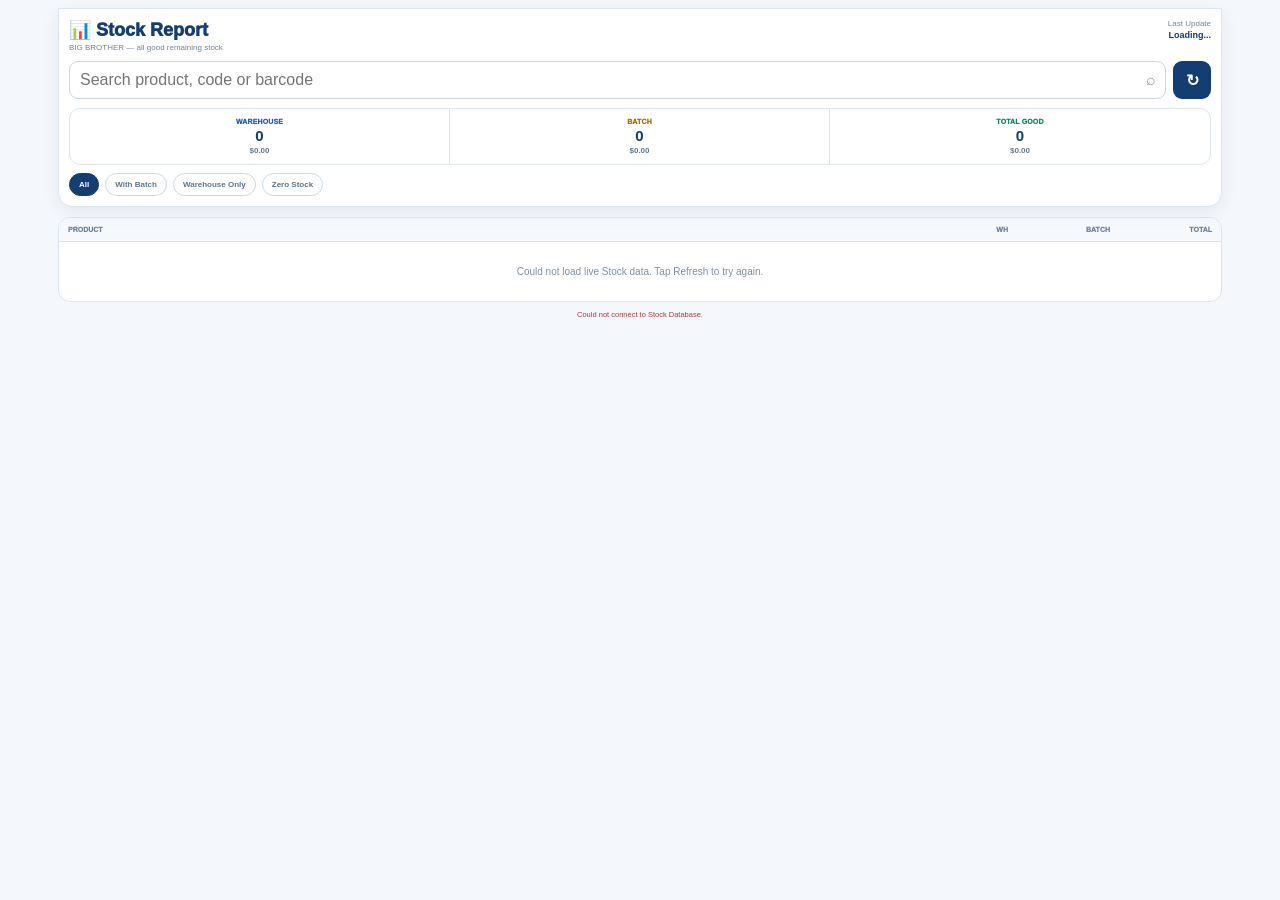
==== index.html @ f1fe0992 "Update index.html" ====
<!doctype html>
<html lang="en">
<head>
<meta charset="utf-8">
<meta name="viewport" content="width=device-width,initial-scale=1,viewport-fit=cover">
<title>BIG BROTHER — Stock Report V1.4 Live Data</title>
<style>
*{box-sizing:border-box}
:root{
  --navy:#143d72;
  --blue:#245fae;
  --blue-soft:#edf5ff;
  --green:#16855c;
  --green-soft:#edf9f3;
  --amber:#a96c00;
  --amber-soft:#fff7e7;
  --line:#dce5ef;
  --muted:#718399;
  --text:#24384c;
  --bg:#f4f7fb;
  --white:#fff;
}
html,body{margin:0;min-height:100%;font-family:Inter,Arial,sans-serif;background:var(--bg);color:var(--text)}
body{padding-bottom:max(16px,env(safe-area-inset-bottom))}
button,input{font:inherit}
.page{max-width:1200px;margin:auto;padding:0 10px 20px}

.sticky{
  position:sticky;top:0;z-index:100;
  padding-top:max(8px,env(safe-area-inset-top));
  background:linear-gradient(to bottom,var(--bg) 90%,rgba(244,247,251,0));
}
.header{
  background:#fff;border:1px solid var(--line);
  border-radius:0 0 14px 14px;
  box-shadow:0 5px 18px rgba(26,62,97,.07);
  padding:10px;
}
.head-row{display:flex;justify-content:space-between;gap:8px;align-items:flex-start}
.title{font-size:18px;font-weight:1000;color:var(--navy)}
.subtitle{font-size:8px;color:var(--muted);margin-top:2px}
.updated{font-size:8px;color:#74879a;text-align:right;white-space:nowrap}
.updated strong{display:block;color:var(--navy);font-size:9px;margin-top:2px}

.search-row{display:grid;grid-template-columns:1fr 38px;gap:7px;margin-top:9px}
.search-wrap{position:relative}
.search{
  width:100%;height:38px;border:1px solid #cbd8e7;border-radius:9px;
  padding:8px 34px 8px 10px;outline:none;background:#fff;color:var(--text)
}
.search:focus{border-color:#9bbbe0;box-shadow:0 0 0 3px #eaf2fc}
.search-icon{position:absolute;right:10px;top:50%;transform:translateY(-50%);color:#8a99a8}
.refresh{
  border:0;border-radius:9px;background:var(--navy);color:#fff;
  font-weight:1000;font-size:16px;cursor:pointer
}

.summary{
  display:grid;grid-template-columns:repeat(3,1fr);
  background:#fff;border:1px solid var(--line);
  border-radius:11px;overflow:hidden;margin-top:9px
}
.sum{padding:9px 6px;text-align:center;border-right:1px solid var(--line)}
.sum:last-child{border-right:0}
.sum small{display:block;font-size:7px;font-weight:1000;text-transform:uppercase;letter-spacing:.02em}
.sum.wh small{color:var(--blue)}
.sum.batch small{color:var(--amber)}
.sum.total small{color:var(--green)}
.sum strong{display:block;margin-top:3px;color:var(--navy);font-size:15px;line-height:1}
.sum span{display:block;margin-top:3px;font-size:8px;color:#637991;font-weight:800}

.filters{display:flex;gap:6px;overflow:auto;padding:8px 0 0;scrollbar-width:none}
.filters::-webkit-scrollbar{display:none}
.chip{
  flex:0 0 auto;border:1px solid #cbd8e7;background:#fff;color:#60758a;
  border-radius:999px;padding:6px 9px;font-size:8px;font-weight:900;cursor:pointer
}
.chip.active{background:var(--navy);color:#fff;border-color:var(--navy)}

.report{margin-top:10px;background:#fff;border:1px solid var(--line);border-radius:12px;overflow:hidden}
.report{
  --stock-cols:minmax(0,1fr) 48px 54px 52px;
}
.table-head{
  display:grid;
  grid-template-columns:var(--stock-cols);
  align-items:center;
  column-gap:2px;
  padding:8px 9px;
  background:#f5f8fc;
  border-bottom:1px solid var(--line);
  position:relative;
  z-index:1;
}
.table-head div{
  min-width:0;
  font-size:7px;
  color:#718399;
  font-weight:1000;
  text-transform:uppercase;
  white-space:nowrap;
  line-height:1;
}
.table-head .h-product{text-align:left}
.table-head .h-num{text-align:right}

.stock-row{border-bottom:1px solid #edf1f5}
.stock-row:last-child{border-bottom:0}
.row-main{
  display:grid;
  grid-template-columns:var(--stock-cols);
  column-gap:2px;
  align-items:center;
  padding:8px 9px 6px;
}
.prod{min-width:0}
.prod-name{
  color:var(--navy);font-size:11px;font-weight:1000;
  white-space:nowrap;overflow:hidden;text-overflow:ellipsis
}
.prod-sub{
  margin-top:2px;font-size:7.5px;color:#8291a1;
  white-space:nowrap;overflow:hidden;text-overflow:ellipsis
}
.num{
  width:100%;
  min-width:0;
  text-align:right;
  font-size:12px;
  font-weight:1000;
  color:#405970;
  font-variant-numeric:tabular-nums;
}
.num.wh{color:var(--blue)}
.num.total{color:var(--green)}
.batch-btn{
  width:100%;
  min-width:0;
  border:0;
  background:transparent;
  padding:0;
  text-align:right;
  font-size:12px;
  font-weight:1000;
  color:var(--amber);
  cursor:pointer;
  font-variant-numeric:tabular-nums;
}
.batch-btn.disabled{color:#9aa8b5;cursor:default}
.batch-btn .arrow{font-size:9px;margin-left:2px}
.row-sub{
  display:flex;justify-content:space-between;gap:8px;
  padding:0 9px 7px 9px;color:#7c8da0;font-size:7.5px
}
.row-sub .value{color:#435d78;font-weight:1000}

.detail{display:none;background:#fbfcfe;border-top:1px dashed #dce5ef;padding:8px 9px}
.stock-row.open .detail{display:block}
.detail-title{
  display:flex;justify-content:space-between;align-items:center;
  font-size:8px;font-weight:1000;color:var(--navy);
  text-transform:uppercase;margin-bottom:4px
}
.detail-title span:last-child{color:var(--amber)}
.batch-line{
  display:grid;grid-template-columns:minmax(0,1fr) auto;gap:8px;
  padding:7px 0;border-bottom:1px solid #e9eef4
}
.batch-line:last-child{border-bottom:0}
.batch-id{font-size:9px;font-weight:1000;color:var(--navy)}
.batch-meta{margin-top:2px;font-size:7.5px;color:#75879a;line-height:1.35}
.pending{text-align:right}
.pending small{display:block;font-size:6.5px;color:#8997a5;font-weight:1000;text-transform:uppercase}
.pending strong{display:block;margin-top:2px;color:var(--amber);font-size:12px}

.empty{padding:24px 10px;text-align:center;color:#8191a2;font-size:10px}
.demo-note{text-align:center;margin-top:8px;font-size:7px;color:#98a5b3}

.connection-note{
  text-align:center;
  margin-top:8px;
  min-height:12px;
  font-size:7.5px;
  color:#8493a3;
}
.connection-note.ok{color:#16855c}
.connection-note.warn{color:#a96c00}
.connection-note.error{color:#b43a3a}
.loading{
  padding:28px 10px;
  text-align:center;
  color:#718399;
  font-size:10px;
}
.loading strong{
  display:block;
  color:var(--navy);
  font-size:12px;
  margin-bottom:4px;
}

@media(max-width:380px){
  .report{--stock-cols:minmax(0,1fr) 42px 48px 46px}
  .prod-name{font-size:10px}
  .num,.batch-btn{font-size:11px}
  .sum strong{font-size:14px}
}
@media(min-width:700px){
  .page{padding-left:18px;padding-right:18px}
  .report{--stock-cols:minmax(0,1fr) 90px 100px 100px}
  .prod-name{font-size:12px}
  .num,.batch-btn{font-size:13px}
}
</style>
</head>
<body>
<div class="page">

  <div class="sticky">
    <div class="header">
      <div class="head-row">
        <div>
          <div class="title">📊 Stock Report</div>
          <div class="subtitle">BIG BROTHER — all good remaining stock</div>
        </div>
        <div class="updated">
          Last Update
          <strong id="lastUpdate">Loading...</strong>
        </div>
      </div>

      <div class="search-row">
        <div class="search-wrap">
          <input id="searchInput" class="search" type="search" autocomplete="off" placeholder="Search product, code or barcode">
          <span class="search-icon">⌕</span>
        </div>
        <button id="refreshBtn" class="refresh" type="button" aria-label="Refresh">↻</button>
      </div>

      <div class="summary">
        <div class="sum wh">
          <small>Warehouse</small>
          <strong id="sumWarehouseQty">0</strong>
          <span id="sumWarehouseValue">$0.00</span>
        </div>
        <div class="sum batch">
          <small>Batch</small>
          <strong id="sumBatchQty">0</strong>
          <span id="sumBatchValue">$0.00</span>
        </div>
        <div class="sum total">
          <small>Total Good</small>
          <strong id="sumTotalQty">0</strong>
          <span id="sumTotalValue">$0.00</span>
        </div>
      </div>

      <div class="filters">
        <button class="chip active" data-filter="all" type="button">All</button>
        <button class="chip" data-filter="batch" type="button">With Batch</button>
        <button class="chip" data-filter="warehouse" type="button">Warehouse Only</button>
        <button class="chip" data-filter="zero" type="button">Zero Stock</button>
      </div>
    </div>
  </div>

  <section class="report">
    <div class="table-head">
      <div class="h-product">Product</div>
      <div class="h-num">WH</div>
      <div class="h-num">Batch</div>
      <div class="h-num">Total</div>
    </div>
    <div id="stockRows"></div>
  </section>

  <div id="connectionNote" class="connection-note">Connecting to Stock Database...</div>
</div>

<script>
const STOCK_DATABASE_API_URL =
  "https://script.google.com/macros/s/AKfycbyVDVD72ed4zCxK32Rkx-kHZLgyG6aZwdnSmFH4S47RjVmm_C9b9v7xfpkCkgO1XVo3/exec";

const REQUEST_TIMEOUT_MS = 30000;

let stockData = [];
let reportMeta = null;
let filter = "all";
let loading = false;
let lastLoadAt = 0;

const $ = id => document.getElementById(id);

const esc = value =>
  String(value == null ? "" : value)
    .replace(/[&<>"']/g, char => ({
      "&":"&amp;",
      "<":"&lt;",
      ">":"&gt;",
      '"':"&quot;",
      "'":"&#39;"
    })[char]);

const qty = value =>
  Number(value || 0).toLocaleString(
    "en-US",
    {maximumFractionDigits:2}
  );

const money = value =>
  "$" +
  Number(value || 0).toLocaleString(
    "en-US",
    {
      minimumFractionDigits:2,
      maximumFractionDigits:2
    }
  );

function parseDateParts(value) {
  const text = String(value || "").trim();
  const match = text.match(
    /^(\d{4})-(\d{2})-(\d{2})(?:[ T](\d{2}):(\d{2})(?::(\d{2}))?)?$/
  );

  if (!match) return null;

  return {
    year:Number(match[1]),
    month:Number(match[2]),
    day:Number(match[3]),
    hour:Number(match[4] || 0),
    minute:Number(match[5] || 0),
    second:Number(match[6] || 0)
  };
}

function formatVisibleDateTime(value) {
  const parts = parseDateParts(value);
  if (!parts) return String(value || "-");

  const months = [
    "Jan","Feb","Mar","Apr","May","Jun",
    "Jul","Aug","Sep","Oct","Nov","Dec"
  ];

  const dd = String(parts.day).padStart(2,"0");
  const mon = months[parts.month - 1] || "";
  const yyyy = String(parts.year);

  const hasTime =
    String(value || "").includes(":");

  if (!hasTime) {
    return `${dd}-${mon}-${yyyy}`;
  }

  const hh = String(parts.hour).padStart(2,"0");
  const mm = String(parts.minute).padStart(2,"0");

  return `${dd}-${mon}-${yyyy} · ${hh}:${mm}`;
}

function setConnection(message,type="") {
  const el = $("connectionNote");
  if (!el) return;
  el.textContent = message || "";
  el.className =
    "connection-note" +
    (type ? " " + type : "");
}

function jsonpRequest(action,params={}) {
  return new Promise((resolve,reject)=>{
    const callback =
      "bbStockReport_" +
      Date.now() +
      "_" +
      Math.random().toString(36).slice(2);

    const script = document.createElement("script");
    let finished = false;

    function cleanup() {
      if (finished) return;
      finished = true;
      delete window[callback];
      if (script.parentNode) {
        script.parentNode.removeChild(script);
      }
    }

    window[callback] = data => {
      cleanup();
      resolve(data);
    };

    script.onerror = () => {
      cleanup();
      reject(
        new Error("Could not connect to Stock Database.")
      );
    };

    const query = new URLSearchParams({
      action,
      callback,
      t:String(Date.now()),
      ...Object.fromEntries(
        Object.entries(params).map(
          ([key,value]) => [key,String(value ?? "")]
        )
      )
    });

    script.src =
      STOCK_DATABASE_API_URL +
      "?" +
      query.toString();

    document.body.appendChild(script);

    setTimeout(()=>{
      if (!finished) {
        cleanup();
        reject(
          new Error("Stock Database request timed out.")
        );
      }
    },REQUEST_TIMEOUT_MS);
  });
}

function currentRows() {
  const query =
    String($("searchInput").value || "")
      .trim()
      .toLowerCase();

  return stockData.filter(item=>{
    if (
      query &&
      ![
        item.productName,
        item.productCode,
        item.barcode,
        item.category,
        item.unit
      ]
        .join(" ")
        .toLowerCase()
        .includes(query)
    ) {
      return false;
    }

    if (
      filter === "batch" &&
      !(Number(item.batchPending || 0) > 0)
    ) {
      return false;
    }

    if (
      filter === "warehouse" &&
      !(
        Number(item.warehouseGood || 0) > 0 &&
        Number(item.batchPending || 0) === 0
      )
    ) {
      return false;
    }

    if (
      filter === "zero" &&
      !(Number(item.totalGood || 0) === 0)
    ) {
      return false;
    }

    return true;
  });
}

function renderSummary() {
  const totals = reportMeta?.totals || {};

  $("sumWarehouseQty").textContent =
    qty(totals.warehouseQty);

  $("sumBatchQty").textContent =
    qty(totals.batchQty);

  $("sumTotalQty").textContent =
    qty(totals.totalGoodQty);

  $("sumWarehouseValue").textContent =
    money(totals.warehouseValue);

  $("sumBatchValue").textContent =
    money(totals.batchValue);

  $("sumTotalValue").textContent =
    money(totals.totalGoodValue);
}

function batchDetailHtml(item) {
  const batches =
    Array.isArray(item.batches)
      ? item.batches.filter(
          batch => Number(batch.pendingQty || 0) > 0
        )
      : [];

  if (!batches.length) return "";

  return `
    <div class="detail">
      <div class="detail-title">
        <span>Batch Pending Detail</span>
        <span>Total ${qty(item.batchPending)}</span>
      </div>

      ${batches.map(batch=>`
        <div class="batch-line">
          <div>
            <div class="batch-id">
              ${esc(batch.batchId || "-")}
              ${batch.batchDate
                ? " · " +
                  esc(formatVisibleDateTime(batch.batchDate))
                : ""}
            </div>

            <div class="batch-meta">
              Salesman: ${esc(batch.salesmanName || "-")}<br>
              Driver 1: ${esc(batch.driverName || "-")}
              ${batch.driver2Name
                ? " · Driver 2: " +
                  esc(batch.driver2Name)
                : ""}
              <br>
              Location: ${
                esc(
                  batch.locationName ||
                  batch.locationCode ||
                  "-"
                )
              }
            </div>
          </div>

          <div class="pending">
            <small>Pending</small>
            <strong>${qty(batch.pendingQty)}</strong>
          </div>
        </div>
      `).join("")}
    </div>
  `;
}

function renderRows() {
  const rows = currentRows();

  if (!rows.length) {
    $("stockRows").innerHTML =
      '<div class="empty">No stock matches this search/filter.</div>';
    return;
  }

  $("stockRows").innerHTML =
    rows.map((item,index)=>{
      const hasBatch =
        Number(item.batchPending || 0) > 0 &&
        Array.isArray(item.batches) &&
        item.batches.some(
          batch => Number(batch.pendingQty || 0) > 0
        );

      const rowId =
        "stockRow_" +
        index +
        "_" +
        String(item.productCode || "")
          .replace(/[^A-Za-z0-9_-]/g,"_");

      const unitText =
        item.unit
          ? " · " + esc(item.unit)
          : "";

      return `
        <div class="stock-row" id="${rowId}">
          <div class="row-main">
            <div class="prod">
              <div class="prod-name">
                ${esc(item.productName || item.productCode || "-")}
              </div>
              <div class="prod-sub">
                ${esc(item.productCode || "-")}${unitText}
              </div>
            </div>

            <div class="num wh">
              ${qty(item.warehouseGood)}
            </div>

            <button
              class="batch-btn ${hasBatch ? "" : "disabled"}"
              type="button"
              ${hasBatch ? "" : "disabled"}
              ${hasBatch
                ? `onclick="toggleBatch('${rowId}',this)"`
                : ""}
              aria-label="${
                hasBatch
                  ? "View Batch Pending detail"
                  : "No Batch Pending detail"
              }"
            >
              ${qty(item.batchPending)}
              ${hasBatch
                ? '<span class="arrow">›</span>'
                : ""}
            </button>

            <div class="num total">
              ${qty(item.totalGood)}
            </div>
          </div>

          <div class="row-sub">
            <span>
              Avg Cost ${money(item.averageCost)}
            </span>
            <span class="value">
              Stock Value ${money(item.totalValue)}
            </span>
          </div>

          ${batchDetailHtml(item)}
        </div>
      `;
    }).join("");
}

function toggleBatch(rowId,button) {
  const row = document.getElementById(rowId);
  if (!row) return;

  const open =
    !row.classList.contains("open");

  row.classList.toggle("open",open);

  const arrow =
    button.querySelector(".arrow");

  if (arrow) {
    arrow.textContent =
      open ? "⌄" : "›";
  }
}
window.toggleBatch = toggleBatch;

function renderAll() {
  renderSummary();
  renderRows();

  const last =
    reportMeta?.lastUpdate ||
    reportMeta?.generatedAt ||
    "";

  $("lastUpdate").textContent =
    formatVisibleDateTime(last);
}

async function loadReport(showLoading=true) {
  if (loading) return;
  loading = true;

  const button = $("refreshBtn");

  try {
    button.disabled = true;
    button.textContent = "⟳";

    if (showLoading && !stockData.length) {
      $("stockRows").innerHTML =
        '<div class="loading"><strong>Loading Stock Report</strong>Please wait...</div>';
    }

    setConnection(
      "Connecting to Stock Database...",
      ""
    );

    const data =
      await jsonpRequest("stockReport");

    if (!data || data.success !== true) {
      throw new Error(
        data?.error ||
        "Stock Report could not be loaded."
      );
    }

    reportMeta = data;
    stockData =
      Array.isArray(data.products)
        ? data.products
        : [];

    lastLoadAt = Date.now();

    renderAll();

    const sync = data.salesSync || {};

    if (Number(sync.errors || 0) > 0) {
      setConnection(
        "Report loaded · " +
        Number(sync.errors || 0) +
        " Sales→Stock sync error(s)",
        "warn"
      );
    } else if (Number(sync.synced || 0) > 0) {
      setConnection(
        "Live · " +
        Number(sync.synced || 0) +
        " new Sales invoice" +
        (Number(sync.synced || 0) === 1 ? "" : "s") +
        " synced",
        "ok"
      );
    } else {
      setConnection(
        "Live · Weighted Average Cost · Warehouse " +
        (data.defaultWarehouseLocationCode || "PP-01"),
        "ok"
      );
    }

  } catch (error) {
    setConnection(
      error?.message ||
      "Could not load Stock Report.",
      "error"
    );

    if (!stockData.length) {
      $("stockRows").innerHTML =
        '<div class="empty">Could not load live Stock data. Tap Refresh to try again.</div>';
    }
  } finally {
    loading = false;
    button.disabled = false;
    button.textContent = "↻";
  }
}

$("searchInput").addEventListener(
  "input",
  renderRows
);

document
  .querySelectorAll(".chip")
  .forEach(button=>{
    button.addEventListener("click",()=>{
      filter = button.dataset.filter;

      document
        .querySelectorAll(".chip")
        .forEach(chip=>
          chip.classList.toggle(
            "active",
            chip === button
          )
        );

      renderRows();
    });
  });

$("refreshBtn").addEventListener(
  "click",
  ()=>loadReport(false)
);

/*
 * Mobile users often return to this tab later.
 * Refresh when it has been in the background for >30 seconds.
 */
document.addEventListener(
  "visibilitychange",
  ()=>{
    if (
      document.visibilityState === "visible" &&
      Date.now() - lastLoadAt > 30000
    ) {
      loadReport(false);
    }
  }
);

loadReport(true);
</script>
</body>
</html>
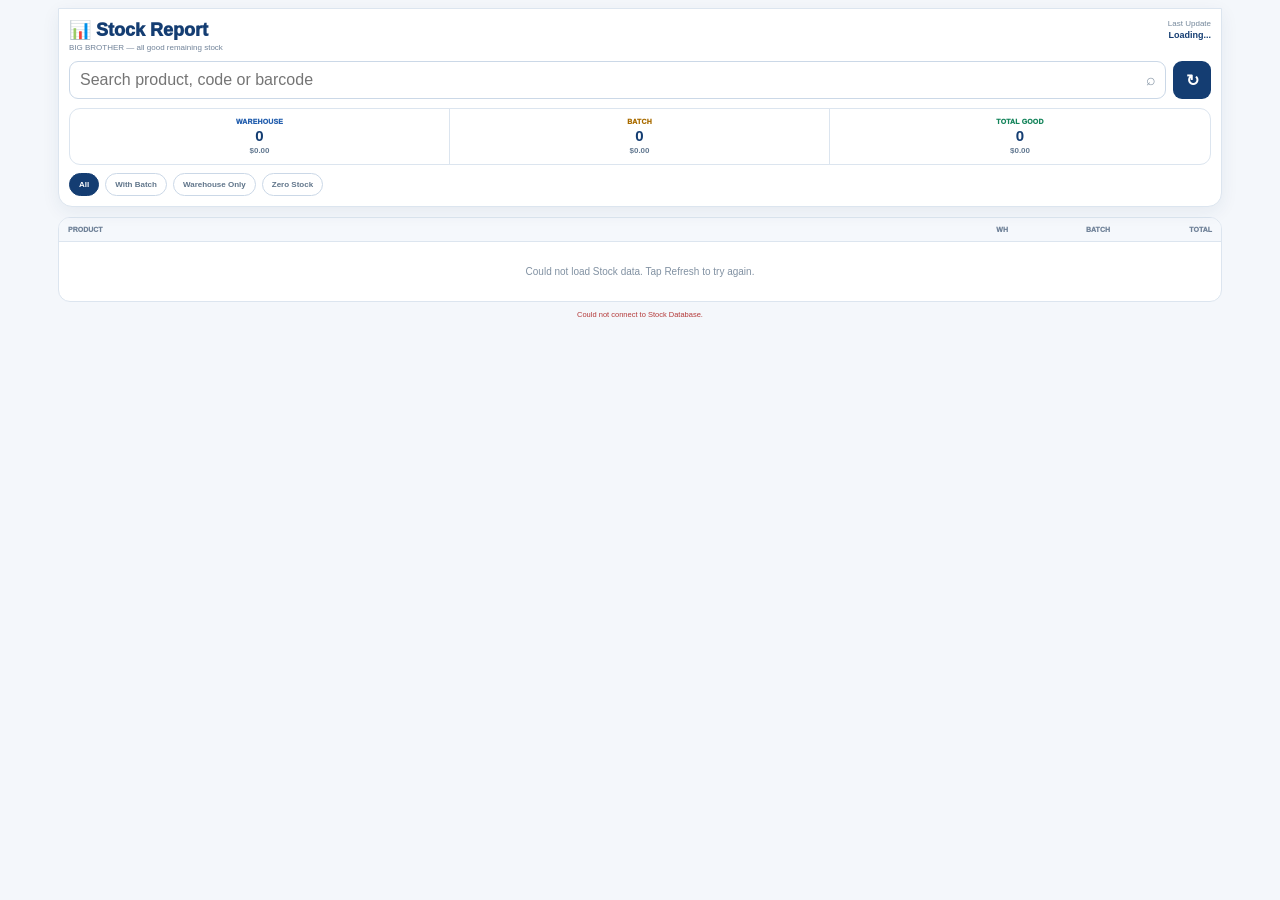
==== commit 8bbfeb60: "Update index.html" ====
--- a/index.html
+++ b/index.html
@@ -3,7 +3,7 @@
 <head>
 <meta charset="utf-8">
 <meta name="viewport" content="width=device-width,initial-scale=1,viewport-fit=cover">
-<title>BIG BROTHER — Stock Report V1.4 Live Data</title>
+<title>BIG BROTHER — Stock Report V1.5 Fast Smart Sync + Storage</title>
 <style>
 *{box-sizing:border-box}
 :root{
@@ -274,22 +274,38 @@
     <div id="stockRows"></div>
   </section>
 
-  <div id="connectionNote" class="connection-note">Connecting to Stock Database...</div>
+  <div id="connectionNote" class="connection-note">Loading saved Stock Report...</div>
 </div>
 
 <script>
 const STOCK_DATABASE_API_URL =
   "https://script.google.com/macros/s/AKfycbyVDVD72ed4zCxK32Rkx-kHZLgyG6aZwdnSmFH4S47RjVmm_C9b9v7xfpkCkgO1XVo3/exec";
 
-const REQUEST_TIMEOUT_MS = 30000;
+const REQUEST_TIMEOUT_MS = 20000;
+
+const SMART_CACHE_KEY =
+  "bb_stock_report_smart_cache_v15";
+
+const SMART_CACHE_MAX_AGE =
+  24 * 60 * 60 * 1000;
+
+const SMART_SYNC_MS =
+  30000;
 
 let stockData = [];
 let reportMeta = null;
+let stockRevision = "0";
 let filter = "all";
-let loading = false;
-let lastLoadAt = 0;
-
-const $ = id => document.getElementById(id);
+
+let cacheReady = false;
+let liveLoaded = false;
+let syncBusy = false;
+let revisionBusy = false;
+let smartSyncTimer = null;
+let lastRevisionCheckAt = 0;
+
+const $ = id =>
+  document.getElementById(id);
 
 const esc = value =>
   String(value == null ? "" : value)
@@ -317,13 +333,46 @@
     }
   );
 
+function storageGet(key) {
+  try{
+    const raw=
+      localStorage.getItem(key);
+
+    return raw
+      ? JSON.parse(raw)
+      : null;
+  }catch(_){
+    return null;
+  }
+}
+
+function storageSet(key,value) {
+  try{
+    localStorage.setItem(
+      key,
+      JSON.stringify(value)
+    );
+    return true;
+  }catch(_){
+    return false;
+  }
+}
+
+function storageRemove(key) {
+  try{
+    localStorage.removeItem(key);
+  }catch(_){}
+}
+
 function parseDateParts(value) {
-  const text = String(value || "").trim();
-  const match = text.match(
+  const text=
+    String(value || "").trim();
+
+  const match=text.match(
     /^(\d{4})-(\d{2})-(\d{2})(?:[ T](\d{2}):(\d{2})(?::(\d{2}))?)?$/
   );
 
-  if (!match) return null;
+  if(!match) return null;
 
   return {
     year:Number(match[1]),
@@ -336,84 +385,110 @@
 }
 
 function formatVisibleDateTime(value) {
-  const parts = parseDateParts(value);
-  if (!parts) return String(value || "-");
-
-  const months = [
+  const parts=parseDateParts(value);
+
+  if(!parts){
+    return String(value || "-");
+  }
+
+  const months=[
     "Jan","Feb","Mar","Apr","May","Jun",
     "Jul","Aug","Sep","Oct","Nov","Dec"
   ];
 
-  const dd = String(parts.day).padStart(2,"0");
-  const mon = months[parts.month - 1] || "";
-  const yyyy = String(parts.year);
-
-  const hasTime =
+  const dd=
+    String(parts.day).padStart(2,"0");
+
+  const mon=
+    months[parts.month-1] || "";
+
+  const yyyy=
+    String(parts.year);
+
+  const hasTime=
     String(value || "").includes(":");
 
-  if (!hasTime) {
+  if(!hasTime){
     return `${dd}-${mon}-${yyyy}`;
   }
 
-  const hh = String(parts.hour).padStart(2,"0");
-  const mm = String(parts.minute).padStart(2,"0");
+  const hh=
+    String(parts.hour).padStart(2,"0");
+
+  const mm=
+    String(parts.minute).padStart(2,"0");
 
   return `${dd}-${mon}-${yyyy} · ${hh}:${mm}`;
 }
 
 function setConnection(message,type="") {
-  const el = $("connectionNote");
-  if (!el) return;
-  el.textContent = message || "";
-  el.className =
+  const el=$("connectionNote");
+  if(!el) return;
+
+  el.textContent=message || "";
+
+  el.className=
     "connection-note" +
     (type ? " " + type : "");
 }
 
-function jsonpRequest(action,params={}) {
+function jsonpRequest(
+  action,
+  params={},
+  timeoutMs=REQUEST_TIMEOUT_MS
+) {
   return new Promise((resolve,reject)=>{
-    const callback =
+    const callback=
       "bbStockReport_" +
       Date.now() +
       "_" +
       Math.random().toString(36).slice(2);
 
-    const script = document.createElement("script");
-    let finished = false;
-
-    function cleanup() {
-      if (finished) return;
-      finished = true;
+    const script=
+      document.createElement("script");
+
+    let finished=false;
+
+    function cleanup(){
+      if(finished) return;
+      finished=true;
+
       delete window[callback];
-      if (script.parentNode) {
+
+      if(script.parentNode){
         script.parentNode.removeChild(script);
       }
     }
 
-    window[callback] = data => {
+    window[callback]=data=>{
       cleanup();
       resolve(data);
     };
 
-    script.onerror = () => {
+    script.onerror=()=>{
       cleanup();
+
       reject(
-        new Error("Could not connect to Stock Database.")
+        new Error(
+          "Could not connect to Stock Database."
+        )
       );
     };
 
-    const query = new URLSearchParams({
+    const query=new URLSearchParams({
       action,
       callback,
       t:String(Date.now()),
       ...Object.fromEntries(
-        Object.entries(params).map(
-          ([key,value]) => [key,String(value ?? "")]
-        )
+        Object.entries(params)
+          .map(([key,value])=>[
+            key,
+            String(value ?? "")
+          ])
       )
     });
 
-    script.src =
+    script.src=
       STOCK_DATABASE_API_URL +
       "?" +
       query.toString();
@@ -421,24 +496,29 @@
     document.body.appendChild(script);
 
     setTimeout(()=>{
-      if (!finished) {
+      if(!finished){
         cleanup();
+
         reject(
-          new Error("Stock Database request timed out.")
+          new Error(
+            "Stock Database request timed out."
+          )
         );
       }
-    },REQUEST_TIMEOUT_MS);
+    },timeoutMs);
   });
 }
 
 function currentRows() {
-  const query =
-    String($("searchInput").value || "")
+  const query=
+    String(
+      $("searchInput").value || ""
+    )
       .trim()
       .toLowerCase();
 
   return stockData.filter(item=>{
-    if (
+    if(
       query &&
       ![
         item.productName,
@@ -450,31 +530,31 @@
         .join(" ")
         .toLowerCase()
         .includes(query)
-    ) {
+    ){
       return false;
     }
 
-    if (
-      filter === "batch" &&
-      !(Number(item.batchPending || 0) > 0)
-    ) {
+    if(
+      filter==="batch" &&
+      !(Number(item.batchPending || 0)>0)
+    ){
       return false;
     }
 
-    if (
-      filter === "warehouse" &&
+    if(
+      filter==="warehouse" &&
       !(
-        Number(item.warehouseGood || 0) > 0 &&
-        Number(item.batchPending || 0) === 0
+        Number(item.warehouseGood || 0)>0 &&
+        Number(item.batchPending || 0)===0
       )
-    ) {
+    ){
       return false;
     }
 
-    if (
-      filter === "zero" &&
-      !(Number(item.totalGood || 0) === 0)
-    ) {
+    if(
+      filter==="zero" &&
+      !(Number(item.totalGood || 0)===0)
+    ){
       return false;
     }
 
@@ -483,36 +563,38 @@
 }
 
 function renderSummary() {
-  const totals = reportMeta?.totals || {};
-
-  $("sumWarehouseQty").textContent =
+  const totals=
+    reportMeta?.totals || {};
+
+  $("sumWarehouseQty").textContent=
     qty(totals.warehouseQty);
 
-  $("sumBatchQty").textContent =
+  $("sumBatchQty").textContent=
     qty(totals.batchQty);
 
-  $("sumTotalQty").textContent =
+  $("sumTotalQty").textContent=
     qty(totals.totalGoodQty);
 
-  $("sumWarehouseValue").textContent =
+  $("sumWarehouseValue").textContent=
     money(totals.warehouseValue);
 
-  $("sumBatchValue").textContent =
+  $("sumBatchValue").textContent=
     money(totals.batchValue);
 
-  $("sumTotalValue").textContent =
+  $("sumTotalValue").textContent=
     money(totals.totalGoodValue);
 }
 
 function batchDetailHtml(item) {
-  const batches =
+  const batches=
     Array.isArray(item.batches)
       ? item.batches.filter(
-          batch => Number(batch.pendingQty || 0) > 0
+          batch =>
+            Number(batch.pendingQty || 0)>0
         )
       : [];
 
-  if (!batches.length) return "";
+  if(!batches.length) return "";
 
   return `
     <div class="detail">
@@ -526,19 +608,27 @@
           <div>
             <div class="batch-id">
               ${esc(batch.batchId || "-")}
-              ${batch.batchDate
-                ? " · " +
-                  esc(formatVisibleDateTime(batch.batchDate))
-                : ""}
+              ${
+                batch.batchDate
+                  ? " · " +
+                    esc(
+                      formatVisibleDateTime(
+                        batch.batchDate
+                      )
+                    )
+                  : ""
+              }
             </div>
 
             <div class="batch-meta">
               Salesman: ${esc(batch.salesmanName || "-")}<br>
               Driver 1: ${esc(batch.driverName || "-")}
-              ${batch.driver2Name
-                ? " · Driver 2: " +
-                  esc(batch.driver2Name)
-                : ""}
+              ${
+                batch.driver2Name
+                  ? " · Driver 2: " +
+                    esc(batch.driver2Name)
+                  : ""
+              }
               <br>
               Location: ${
                 esc(
@@ -561,31 +651,35 @@
 }
 
 function renderRows() {
-  const rows = currentRows();
-
-  if (!rows.length) {
-    $("stockRows").innerHTML =
+  const rows=currentRows();
+
+  if(!rows.length){
+    $("stockRows").innerHTML=
       '<div class="empty">No stock matches this search/filter.</div>';
     return;
   }
 
-  $("stockRows").innerHTML =
+  $("stockRows").innerHTML=
     rows.map((item,index)=>{
-      const hasBatch =
-        Number(item.batchPending || 0) > 0 &&
+      const hasBatch=
+        Number(item.batchPending || 0)>0 &&
         Array.isArray(item.batches) &&
         item.batches.some(
-          batch => Number(batch.pendingQty || 0) > 0
+          batch =>
+            Number(batch.pendingQty || 0)>0
         );
 
-      const rowId =
+      const rowId=
         "stockRow_" +
         index +
         "_" +
         String(item.productCode || "")
-          .replace(/[^A-Za-z0-9_-]/g,"_");
-
-      const unitText =
+          .replace(
+            /[^A-Za-z0-9_-]/g,
+            "_"
+          );
+
+      const unitText=
         item.unit
           ? " · " + esc(item.unit)
           : "";
@@ -595,10 +689,16 @@
           <div class="row-main">
             <div class="prod">
               <div class="prod-name">
-                ${esc(item.productName || item.productCode || "-")}
+                ${esc(
+                  item.productName ||
+                  item.productCode ||
+                  "-"
+                )}
               </div>
+
               <div class="prod-sub">
-                ${esc(item.productCode || "-")}${unitText}
+                ${esc(item.productCode || "-")}
+                ${unitText}
               </div>
             </div>
 
@@ -610,19 +710,18 @@
               class="batch-btn ${hasBatch ? "" : "disabled"}"
               type="button"
               ${hasBatch ? "" : "disabled"}
-              ${hasBatch
-                ? `onclick="toggleBatch('${rowId}',this)"`
-                : ""}
-              aria-label="${
+              ${
                 hasBatch
-                  ? "View Batch Pending detail"
-                  : "No Batch Pending detail"
-              }"
+                  ? `onclick="toggleBatch('${rowId}',this)"`
+                  : ""
+              }
             >
               ${qty(item.batchPending)}
-              ${hasBatch
-                ? '<span class="arrow">›</span>'
-                : ""}
+              ${
+                hasBatch
+                  ? '<span class="arrow">›</span>'
+                  : ""
+              }
             </button>
 
             <div class="num total">
@@ -634,6 +733,7 @@
             <span>
               Avg Cost ${money(item.averageCost)}
             </span>
+
             <span class="value">
               Stock Value ${money(item.totalValue)}
             </span>
@@ -646,167 +746,501 @@
 }
 
 function toggleBatch(rowId,button) {
-  const row = document.getElementById(rowId);
-  if (!row) return;
-
-  const open =
+  const row=
+    document.getElementById(rowId);
+
+  if(!row) return;
+
+  const open=
     !row.classList.contains("open");
 
-  row.classList.toggle("open",open);
-
-  const arrow =
+  row.classList.toggle(
+    "open",
+    open
+  );
+
+  const arrow=
     button.querySelector(".arrow");
 
-  if (arrow) {
-    arrow.textContent =
+  if(arrow){
+    arrow.textContent=
       open ? "⌄" : "›";
   }
 }
-window.toggleBatch = toggleBatch;
+window.toggleBatch=toggleBatch;
 
 function renderAll() {
   renderSummary();
   renderRows();
 
-  const last =
+  const last=
     reportMeta?.lastUpdate ||
     reportMeta?.generatedAt ||
     "";
 
-  $("lastUpdate").textContent =
+  $("lastUpdate").textContent=
     formatVisibleDateTime(last);
 }
 
-async function loadReport(showLoading=true) {
-  if (loading) return;
-  loading = true;
-
-  const button = $("refreshBtn");
-
-  try {
-    button.disabled = true;
-    button.textContent = "⟳";
-
-    if (showLoading && !stockData.length) {
-      $("stockRows").innerHTML =
+function saveSmartCache() {
+  if(!reportMeta) return false;
+
+  return storageSet(
+    SMART_CACHE_KEY,
+    {
+      savedAt:Date.now(),
+      revision:stockRevision || "0",
+      report:reportMeta
+    }
+  );
+}
+
+function applyReportData(data,fromCache) {
+  if(!data || data.success===false){
+    return false;
+  }
+
+  reportMeta=data;
+
+  stockData=
+    Array.isArray(data.products)
+      ? data.products
+      : [];
+
+  if(
+    data.revision!==undefined &&
+    data.revision!==null
+  ){
+    stockRevision=
+      String(data.revision || "0").trim() ||
+      stockRevision ||
+      "0";
+  }
+
+  cacheReady=true;
+
+  if(!fromCache){
+    liveLoaded=true;
+  }
+
+  renderAll();
+
+  return true;
+}
+
+function loadSmartCache() {
+  const cached=
+    storageGet(SMART_CACHE_KEY);
+
+  if(
+    !cached ||
+    !cached.report
+  ){
+    return false;
+  }
+
+  const age=
+    Date.now() -
+    Number(cached.savedAt || 0);
+
+  if(
+    !Number.isFinite(age) ||
+    age>SMART_CACHE_MAX_AGE
+  ){
+    storageRemove(
+      SMART_CACHE_KEY
+    );
+    return false;
+  }
+
+  stockRevision=
+    String(
+      cached.revision || "0"
+    ).trim() || "0";
+
+  if(
+    !applyReportData(
+      cached.report,
+      true
+    )
+  ){
+    return false;
+  }
+
+  cacheReady=true;
+  return true;
+}
+
+async function refreshFullReport(options={}) {
+  if(syncBusy) return null;
+
+  syncBusy=true;
+
+  const button=$("refreshBtn");
+  const quiet=!!options.quiet;
+  const forceSalesSync=
+    !!options.forceSalesSync;
+
+  try{
+    button.disabled=true;
+    button.textContent="⟳";
+
+    if(!quiet){
+      setConnection(
+        forceSalesSync
+          ? "Full refresh · reconciling Sales + Stock..."
+          : "Refreshing Stock Report...",
+        "warn"
+      );
+    }
+
+    if(
+      !cacheReady &&
+      !stockData.length
+    ){
+      $("stockRows").innerHTML=
         '<div class="loading"><strong>Loading Stock Report</strong>Please wait...</div>';
     }
 
-    setConnection(
-      "Connecting to Stock Database...",
-      ""
-    );
-
-    const data =
-      await jsonpRequest("stockReport");
-
-    if (!data || data.success !== true) {
+    const data=
+      await jsonpRequest(
+        "stockReportFast",
+        forceSalesSync
+          ? {forceSync:"1"}
+          : {},
+        forceSalesSync
+          ? 30000
+          : 20000
+      );
+
+    if(
+      !data ||
+      data.success!==true
+    ){
       throw new Error(
         data?.error ||
         "Stock Report could not be loaded."
       );
     }
 
-    reportMeta = data;
-    stockData =
-      Array.isArray(data.products)
-        ? data.products
-        : [];
-
-    lastLoadAt = Date.now();
-
-    renderAll();
-
-    const sync = data.salesSync || {};
-
-    if (Number(sync.errors || 0) > 0) {
+    applyReportData(
+      data,
+      false
+    );
+
+    saveSmartCache();
+
+    const sync=
+      data.salesSync || {};
+
+    if(Number(sync.errors || 0)>0){
       setConnection(
-        "Report loaded · " +
+        "Live report · " +
         Number(sync.errors || 0) +
         " Sales→Stock sync error(s)",
         "warn"
       );
-    } else if (Number(sync.synced || 0) > 0) {
+
+    }else if(Number(sync.synced || 0)>0){
       setConnection(
         "Live · " +
         Number(sync.synced || 0) +
-        " new Sales invoice" +
-        (Number(sync.synced || 0) === 1 ? "" : "s") +
+        " Sales invoice" +
+        (
+          Number(sync.synced || 0)===1
+            ? ""
+            : "s"
+        ) +
         " synced",
         "ok"
       );
-    } else {
+
+    }else if(data.serverCache){
       setConnection(
-        "Live · Weighted Average Cost · Warehouse " +
-        (data.defaultWarehouseLocationCode || "PP-01"),
+        "Live · Fast Server Cache · Smart Sync",
         "ok"
       );
-    }
-
-  } catch (error) {
+
+    }else{
+      setConnection(
+        "Live · Smart Sync · Weighted Average Cost",
+        "ok"
+      );
+    }
+
+    return data;
+
+  }catch(error){
+    const message=
+      error?.message ||
+      "Could not sync Stock Report.";
+
+    if(cacheReady){
+      setConnection(
+        "Saved Device · Live Sync Unavailable",
+        "warn"
+      );
+
+      renderAll();
+
+    }else{
+      setConnection(
+        message,
+        "error"
+      );
+
+      $("stockRows").innerHTML=
+        '<div class="empty">Could not load Stock data. Tap Refresh to try again.</div>';
+    }
+
+    return null;
+
+  }finally{
+    syncBusy=false;
+    button.disabled=false;
+    button.textContent="↻";
+  }
+}
+
+async function checkStockRevision(options={}) {
+  if(
+    revisionBusy ||
+    syncBusy ||
+    document.hidden
+  ){
+    return;
+  }
+
+  revisionBusy=true;
+
+  try{
+    const result=
+      await jsonpRequest(
+        "revision",
+        {},
+        9000
+      );
+
+    const nextRevision=
+      String(
+        result &&
+        typeof result==="object"
+          ? result.revision
+          : result
+      ).trim() || "0";
+
+    lastRevisionCheckAt=Date.now();
+
+    if(
+      stockRevision!=="0" &&
+      nextRevision!=="0" &&
+      nextRevision!==stockRevision
+    ){
+      setConnection(
+        "Changes Found · Syncing...",
+        "warn"
+      );
+
+      await refreshFullReport({
+        quiet:true,
+        forceSalesSync:false
+      });
+
+      return;
+    }
+
+    if(
+      stockRevision==="0" &&
+      nextRevision!=="0"
+    ){
+      stockRevision=nextRevision;
+      saveSmartCache();
+    }
+
+    if(cacheReady){
+      setConnection(
+        "Live · Smart Sync",
+        "ok"
+      );
+    }
+
+  }catch(_){
+    /*
+     * Revision check must never remove cached report.
+     */
+    if(cacheReady){
+      setConnection(
+        "Saved Device · Live Check Unavailable",
+        "warn"
+      );
+    }
+
+  }finally{
+    revisionBusy=false;
+  }
+}
+
+function startSmartSync() {
+  clearInterval(
+    smartSyncTimer
+  );
+
+  smartSyncTimer=setInterval(
+    checkStockRevision,
+    SMART_SYNC_MS
+  );
+}
+
+function initializeFastReport() {
+  /*
+   * FAST START:
+   * Paint device cache FIRST.
+   * Then only ask the server for its tiny Revision token.
+   * Full report downloads only when Revision changed.
+   */
+  const hasCache=
+    loadSmartCache();
+
+  if(hasCache){
     setConnection(
-      error?.message ||
-      "Could not load Stock Report.",
-      "error"
+      "Saved Device · Checking for changes...",
+      "warn"
     );
 
-    if (!stockData.length) {
-      $("stockRows").innerHTML =
-        '<div class="empty">Could not load live Stock data. Tap Refresh to try again.</div>';
-    }
-  } finally {
-    loading = false;
-    button.disabled = false;
-    button.textContent = "↻";
-  }
-}
-
-$("searchInput").addEventListener(
-  "input",
-  renderRows
-);
+    checkStockRevision();
+
+  }else{
+    setConnection(
+      "First load · Fetching Stock Report...",
+      ""
+    );
+
+    refreshFullReport({
+      quiet:false,
+      forceSalesSync:false
+    });
+  }
+
+  startSmartSync();
+}
+
+$("searchInput")
+  .addEventListener(
+    "input",
+    renderRows
+  );
 
 document
   .querySelectorAll(".chip")
   .forEach(button=>{
-    button.addEventListener("click",()=>{
-      filter = button.dataset.filter;
-
-      document
-        .querySelectorAll(".chip")
-        .forEach(chip=>
-          chip.classList.toggle(
-            "active",
-            chip === button
-          )
-        );
-
-      renderRows();
-    });
+    button.addEventListener(
+      "click",
+      ()=>{
+        filter=
+          button.dataset.filter;
+
+        document
+          .querySelectorAll(".chip")
+          .forEach(chip=>
+            chip.classList.toggle(
+              "active",
+              chip===button
+            )
+          );
+
+        renderRows();
+      }
+    );
   });
 
-$("refreshBtn").addEventListener(
-  "click",
-  ()=>loadReport(false)
-);
-
 /*
- * Mobile users often return to this tab later.
- * Refresh when it has been in the background for >30 seconds.
+ * Manual Refresh intentionally does the COMPLETE check:
+ * Sales -> Stock reconciliation + fresh Stock Report.
+ * Normal page opening never pays this cost.
  */
+$("refreshBtn")
+  .addEventListener(
+    "click",
+    ()=>refreshFullReport({
+      quiet:false,
+      forceSalesSync:true
+    })
+  );
+
 document.addEventListener(
   "visibilitychange",
   ()=>{
-    if (
-      document.visibilityState === "visible" &&
-      Date.now() - lastLoadAt > 30000
-    ) {
-      loadReport(false);
+    if(!document.hidden){
+      checkStockRevision();
     }
   }
 );
 
-loadReport(true);
+window.addEventListener(
+  "focus",
+  ()=>{
+    /*
+     * Avoid duplicate focus + visibility calls within one second.
+     */
+    if(
+      Date.now() -
+      lastRevisionCheckAt >
+      1000
+    ){
+      checkStockRevision();
+    }
+  }
+);
+
+/*
+ * Multiple Dashboard tabs/windows on the same device share the cache.
+ * One tab that receives new Stock data updates the others instantly.
+ */
+window.addEventListener(
+  "storage",
+  event=>{
+    if(
+      event.key!==SMART_CACHE_KEY ||
+      !event.newValue
+    ){
+      return;
+    }
+
+    try{
+      const cached=
+        JSON.parse(event.newValue);
+
+      if(
+        !cached ||
+        !cached.report
+      ){
+        return;
+      }
+
+      stockRevision=
+        String(
+          cached.revision ||
+          stockRevision ||
+          "0"
+        ).trim() || "0";
+
+      applyReportData(
+        cached.report,
+        true
+      );
+
+      cacheReady=true;
+
+      setConnection(
+        "Saved Device · Updated from another tab",
+        "ok"
+      );
+
+    }catch(_){}
+  }
+);
+
+initializeFastReport();
 </script>
 </body>
 </html>
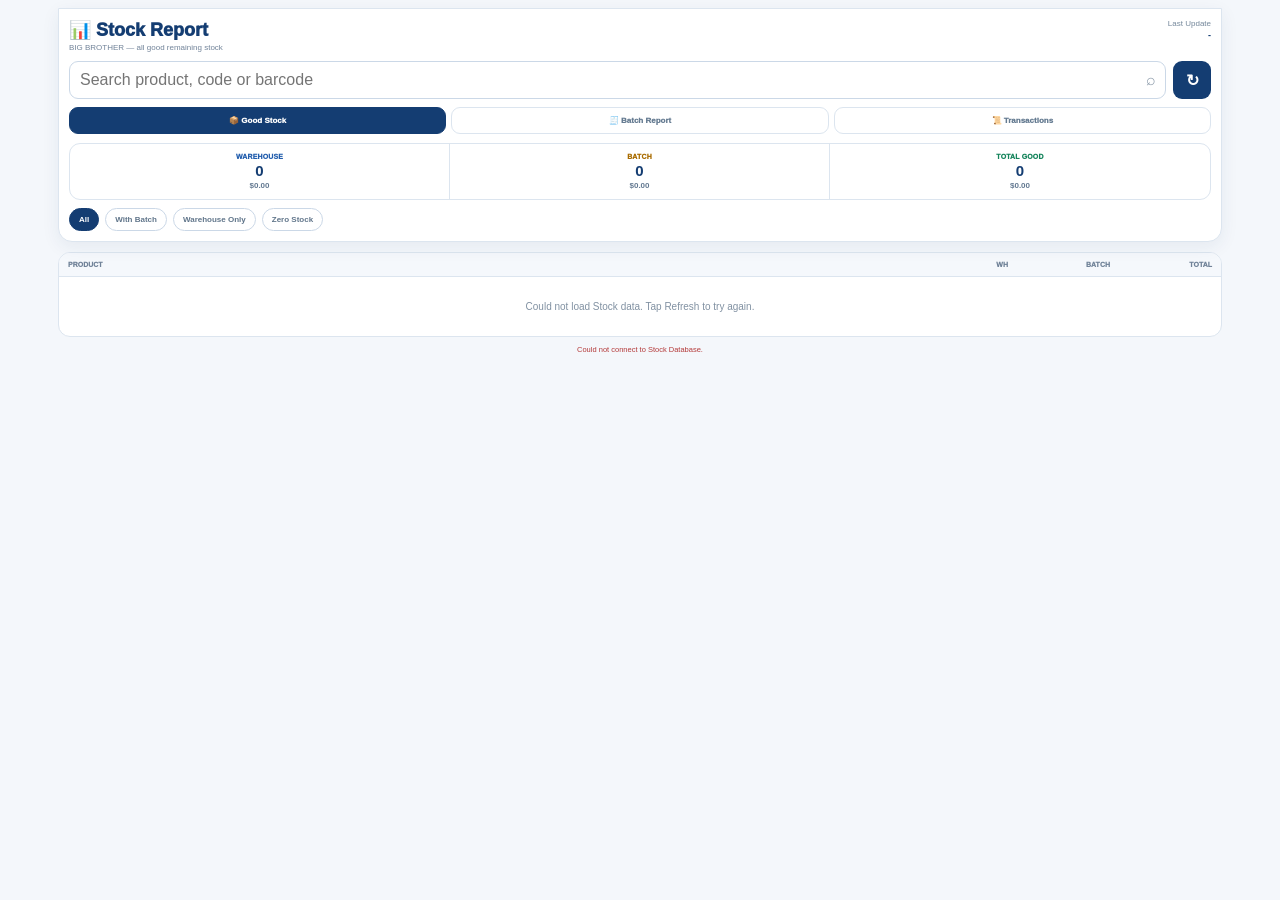
==== commit e9df667f: "Update index.html" ====
--- a/index.html
+++ b/index.html
@@ -3,7 +3,7 @@
 <head>
 <meta charset="utf-8">
 <meta name="viewport" content="width=device-width,initial-scale=1,viewport-fit=cover">
-<title>BIG BROTHER — Stock Report V1.5 Fast Smart Sync + Storage</title>
+<title>BIG BROTHER — Stock Report V2.0 Batch Report + Transactions</title>
 <style>
 *{box-sizing:border-box}
 :root{
@@ -211,6 +211,425 @@
   .prod-name{font-size:12px}
   .num,.batch-btn{font-size:13px}
 }
+
+.view-tabs{
+  display:grid;
+  grid-template-columns:repeat(3,1fr);
+  gap:5px;
+  margin-top:8px;
+}
+.view-tab{
+  min-width:0;
+  border:1px solid var(--line);
+  border-radius:9px;
+  background:#fff;
+  color:#667c92;
+  padding:8px 5px;
+  font-size:8px;
+  font-weight:1000;
+  cursor:pointer;
+}
+.view-tab.active{
+  background:var(--navy);
+  border-color:var(--navy);
+  color:#fff;
+}
+.view-panel[hidden],
+.context-controls[hidden]{
+  display:none!important;
+}
+.batch-toolbar,
+.tx-toolbar{
+  display:flex;
+  gap:5px;
+  overflow:auto;
+  padding-top:8px;
+  scrollbar-width:none;
+}
+.batch-toolbar::-webkit-scrollbar,
+.tx-toolbar::-webkit-scrollbar{
+  display:none;
+}
+.batch-list,
+.tx-list{
+  display:grid;
+  gap:8px;
+  padding:8px 0 2px;
+}
+.batch-card,
+.tx-card{
+  border:1px solid var(--line);
+  border-radius:11px;
+  overflow:hidden;
+  background:#fff;
+}
+.batch-main,
+.tx-main{
+  width:100%;
+  border:0;
+  background:#fff;
+  text-align:left;
+  padding:10px;
+  cursor:pointer;
+}
+.batch-top,
+.tx-top{
+  display:flex;
+  justify-content:space-between;
+  gap:8px;
+  align-items:flex-start;
+}
+.batch-code,
+.tx-code{
+  font-size:11px;
+  font-weight:1000;
+  color:var(--navy);
+}
+.batch-meta,
+.tx-meta{
+  margin-top:3px;
+  color:#73869a;
+  font-size:7.5px;
+  line-height:1.4;
+}
+.state-pill{
+  flex:0 0 auto;
+  border-radius:999px;
+  padding:5px 7px;
+  font-size:7px;
+  font-weight:1000;
+}
+.state-pill.good{
+  background:var(--green-soft);
+  color:var(--green);
+}
+.state-pill.warn{
+  background:var(--amber-soft);
+  color:var(--amber);
+}
+.state-pill.closed{
+  background:#eef2f6;
+  color:#60758a;
+}
+.batch-kpis{
+  display:grid;
+  grid-template-columns:repeat(6,1fr);
+  margin-top:8px;
+  border-top:1px solid #edf1f5;
+}
+.batch-kpi{
+  padding:7px 2px 5px;
+  border-right:1px solid #edf1f5;
+  text-align:center;
+}
+.batch-kpi:last-child{
+  border-right:0;
+}
+.batch-kpi small{
+  display:block;
+  font-size:5.8px;
+  color:#8494a5;
+  text-transform:uppercase;
+  font-weight:1000;
+}
+.batch-kpi strong{
+  display:block;
+  margin-top:2px;
+  color:#40566d;
+  font-size:9px;
+  font-variant-numeric:tabular-nums;
+}
+.batch-kpi.diff strong{
+  color:var(--amber);
+}
+.batch-kpi.diff.zero strong{
+  color:var(--green);
+}
+.batch-detail,
+.tx-detail{
+  padding:10px;
+  border-top:1px solid var(--line);
+  background:#fbfcfe;
+}
+.detail-head{
+  display:flex;
+  justify-content:space-between;
+  gap:8px;
+  align-items:flex-start;
+}
+.detail-title{
+  font-size:11px;
+  font-weight:1000;
+  color:var(--navy);
+}
+.detail-sub{
+  margin-top:3px;
+  color:#718399;
+  font-size:7px;
+  line-height:1.45;
+}
+.close-btn{
+  border:0;
+  border-radius:8px;
+  padding:7px 9px;
+  background:var(--green);
+  color:#fff;
+  font-size:7px;
+  font-weight:1000;
+  cursor:pointer;
+}
+.close-btn:disabled{
+  background:#c4cdd6;
+  cursor:not-allowed;
+}
+.recon-table{
+  margin-top:9px;
+  border:1px solid var(--line);
+  border-radius:9px;
+  overflow:hidden;
+}
+.recon-head,
+.recon-row{
+  display:grid;
+  grid-template-columns:minmax(95px,1fr) repeat(6,48px);
+  align-items:center;
+  gap:2px;
+}
+.recon-head{
+  padding:7px 6px;
+  background:#f1f5f9;
+  color:#74879a;
+  font-size:5.7px;
+  font-weight:1000;
+  text-transform:uppercase;
+}
+.recon-row{
+  padding:8px 6px;
+  border-top:1px solid #edf1f5;
+}
+.recon-name{
+  min-width:0;
+  font-size:8px;
+  font-weight:1000;
+  color:var(--navy);
+  white-space:nowrap;
+  overflow:hidden;
+  text-overflow:ellipsis;
+}
+.recon-code{
+  margin-top:2px;
+  color:#8998a7;
+  font-size:6px;
+}
+.recon-num{
+  text-align:right;
+  font-size:8px;
+  font-weight:900;
+  font-variant-numeric:tabular-nums;
+}
+.recon-num.diff{
+  color:var(--amber);
+}
+.recon-num.diff.zero{
+  color:var(--green);
+}
+.member-wrap{
+  grid-column:1/-1;
+  margin-top:6px;
+  padding:7px 8px;
+  border-radius:7px;
+  background:#f7f9fb;
+}
+.member-title{
+  font-size:6px;
+  color:#8191a1;
+  text-transform:uppercase;
+  font-weight:1000;
+  margin-bottom:4px;
+}
+.member-row{
+  display:grid;
+  grid-template-columns:minmax(90px,1fr) repeat(5,52px);
+  gap:4px;
+  padding:4px 0;
+  border-top:1px dashed #dfe7ef;
+  align-items:center;
+}
+.member-row:first-of-type{
+  border-top:0;
+}
+.member-name{
+  min-width:0;
+  font-size:7px;
+  color:#4f6478;
+  white-space:nowrap;
+  overflow:hidden;
+  text-overflow:ellipsis;
+}
+.member-num{
+  text-align:right;
+  font-size:7px;
+  color:#60758a;
+  font-variant-numeric:tabular-nums;
+}
+.invoice-list{
+  margin-top:9px;
+}
+.invoice-title{
+  font-size:7px;
+  color:var(--navy);
+  font-weight:1000;
+  text-transform:uppercase;
+  margin-bottom:4px;
+}
+.invoice-row{
+  display:grid;
+  grid-template-columns:76px minmax(0,1fr) 44px;
+  gap:6px;
+  padding:6px 0;
+  border-bottom:1px solid #edf1f5;
+  align-items:center;
+}
+.invoice-row:last-child{
+  border-bottom:0;
+}
+.invoice-no{
+  font-size:7.5px;
+  color:var(--navy);
+  font-weight:1000;
+}
+.invoice-customer{
+  min-width:0;
+  font-size:7px;
+  color:#667b8f;
+  white-space:nowrap;
+  overflow:hidden;
+  text-overflow:ellipsis;
+}
+.invoice-qty{
+  text-align:right;
+  font-size:8px;
+  font-weight:1000;
+}
+.tx-filter-grid{
+  display:grid;
+  grid-template-columns:1fr 1fr;
+  gap:5px;
+  padding-top:8px;
+}
+.tx-filter-grid select,
+.tx-filter-grid input{
+  width:100%;
+  min-width:0;
+  border:1px solid var(--line);
+  border-radius:8px;
+  padding:7px 8px;
+  background:#fff;
+  color:#465d73;
+  font-size:8px;
+}
+.tx-kpis{
+  display:grid;
+  grid-template-columns:repeat(3,1fr);
+  margin-top:7px;
+  border-top:1px solid #edf1f5;
+}
+.tx-kpi{
+  padding:6px 4px 3px;
+  text-align:center;
+}
+.tx-kpi small{
+  display:block;
+  color:#8797a7;
+  font-size:5.8px;
+  text-transform:uppercase;
+  font-weight:1000;
+}
+.tx-kpi strong{
+  display:block;
+  margin-top:2px;
+  color:#3e566e;
+  font-size:9px;
+  font-variant-numeric:tabular-nums;
+}
+.tx-line{
+  display:grid;
+  grid-template-columns:minmax(100px,1fr) 72px 48px;
+  gap:6px;
+  padding:7px 0;
+  border-bottom:1px solid #edf1f5;
+  align-items:center;
+}
+.tx-line:last-child{
+  border-bottom:0;
+}
+.tx-line-name{
+  min-width:0;
+  font-size:7.5px;
+  color:var(--navy);
+  font-weight:900;
+}
+.tx-line-code{
+  margin-top:2px;
+  color:#8a98a6;
+  font-size:6px;
+}
+.tx-line-move{
+  color:#667b8f;
+  font-size:6.5px;
+}
+.tx-line-qty{
+  text-align:right;
+  font-size:8px;
+  font-weight:1000;
+}
+.tx-pager{
+  display:flex;
+  justify-content:space-between;
+  align-items:center;
+  gap:8px;
+  padding:9px 0 3px;
+}
+.tx-page-btn{
+  border:1px solid var(--line);
+  border-radius:7px;
+  background:#fff;
+  color:var(--navy);
+  padding:6px 9px;
+  font-size:7px;
+  font-weight:1000;
+  cursor:pointer;
+}
+.tx-page-btn:disabled{
+  opacity:.45;
+  cursor:not-allowed;
+}
+.tx-page-text{
+  color:#77899a;
+  font-size:7px;
+}
+.context-note{
+  padding-top:7px;
+  color:#75879a;
+  font-size:7px;
+  line-height:1.4;
+}
+@media(max-width:520px){
+  .batch-kpis{
+    grid-template-columns:repeat(3,1fr);
+  }
+  .batch-kpi:nth-child(3){
+    border-right:0;
+  }
+  .batch-kpi:nth-child(-n+3){
+    border-bottom:1px solid #edf1f5;
+  }
+  .recon-head,
+  .recon-row{
+    grid-template-columns:minmax(82px,1fr) repeat(6,42px);
+  }
+}
+
 </style>
 </head>
 <body>
@@ -237,6 +656,13 @@
         <button id="refreshBtn" class="refresh" type="button" aria-label="Refresh">↻</button>
       </div>
 
+      <div class="view-tabs">
+        <button id="tabGood" class="view-tab active" type="button">📦 Good Stock</button>
+        <button id="tabBatch" class="view-tab" type="button">🧾 Batch Report</button>
+        <button id="tabTransactions" class="view-tab" type="button">📜 Transactions</button>
+      </div>
+
+      <div id="goodControls" class="context-controls">
       <div class="summary">
         <div class="sum wh">
           <small>Warehouse</small>
@@ -261,18 +687,73 @@
         <button class="chip" data-filter="warehouse" type="button">Warehouse Only</button>
         <button class="chip" data-filter="zero" type="button">Zero Stock</button>
       </div>
+      </div>
+
+      <div id="batchControls" class="context-controls" hidden>
+        <div class="batch-toolbar">
+          <button class="chip active" data-batch-filter="open" type="button">Open</button>
+          <button class="chip" data-batch-filter="balanced" type="button">Balanced</button>
+          <button class="chip" data-batch-filter="mismatch" type="button">Mismatch</button>
+          <button class="chip" data-batch-filter="closed" type="button">Closed</button>
+          <button class="chip" data-batch-filter="all" type="button">All</button>
+        </div>
+        <div class="context-note">
+          Stock Keyin stays exact SKU reality. Batch Report aggregates those exact products into Master Product Groups.
+        </div>
+      </div>
+
+      <div id="txControls" class="context-controls" hidden>
+        <div class="tx-filter-grid">
+          <select id="txTypeFilter">
+            <option value="">All Movement Types</option>
+            <option value="PURCHASE">Purchase</option>
+            <option value="RECEIVE_FROM_CLIENT">Receive From Client</option>
+            <option value="BACK_SALE">Back Sale</option>
+            <option value="BATCH_STOCK">Batch Stock</option>
+            <option value="STOCK_DAMAGE">Stock Damage</option>
+            <option value="STAFF_ALLOWANCE">Staff Allowance</option>
+            <option value="DIRECT_SALE">Direct Sale</option>
+            <option value="BATCH_SETTLEMENT">Batch Settlement</option>
+          </select>
+          <input id="txBatchFilter" type="text" autocomplete="off" placeholder="Batch ID">
+          <input id="txDateFrom" type="date">
+          <input id="txDateTo" type="date">
+        </div>
+        <div class="context-note">
+          Every Stock Keyin save is grouped by Movement ID. Open a row to see all exact product lines and original keyin detail.
+        </div>
+      </div>
     </div>
   </div>
 
-  <section class="report">
-    <div class="table-head">
-      <div class="h-product">Product</div>
-      <div class="h-num">WH</div>
-      <div class="h-num">Batch</div>
-      <div class="h-num">Total</div>
+  <div id="goodPanel" class="view-panel">
+    <section class="report">
+      <div class="table-head">
+        <div class="h-product">Product</div>
+        <div class="h-num">WH</div>
+        <div class="h-num">Batch</div>
+        <div class="h-num">Total</div>
+      </div>
+      <div id="stockRows"></div>
+    </section>
+  </div>
+
+  <div id="batchPanel" class="view-panel" hidden>
+    <div id="batchRows" class="batch-list">
+      <div class="empty">Open Batch Report to load reconciliation.</div>
     </div>
-    <div id="stockRows"></div>
-  </section>
+  </div>
+
+  <div id="txPanel" class="view-panel" hidden>
+    <div id="txRows" class="tx-list">
+      <div class="empty">Open Transactions to load Stock Keyin history.</div>
+    </div>
+    <div id="txPager" class="tx-pager" hidden>
+      <button id="txPrevBtn" class="tx-page-btn" type="button">← Previous</button>
+      <div id="txPageText" class="tx-page-text">Page 1</div>
+      <button id="txNextBtn" class="tx-page-btn" type="button">Next →</button>
+    </div>
+  </div>
 
   <div id="connectionNote" class="connection-note">Loading saved Stock Report...</div>
 </div>
@@ -296,6 +777,23 @@
 let reportMeta = null;
 let stockRevision = "0";
 let filter = "all";
+
+let activeView = "good";
+
+let batchData = [];
+let batchLoaded = false;
+let batchBusy = false;
+let batchFilter = "open";
+let openBatchId = "";
+
+let txData = [];
+let txBusy = false;
+let txLoaded = false;
+let txPage = 1;
+let txPageSize = 50;
+let txTotalPages = 0;
+let txTotalMovements = 0;
+let openTxId = "";
 
 let cacheReady = false;
 let liveLoaded = false;
@@ -769,6 +1267,861 @@
 }
 window.toggleBatch=toggleBatch;
 
+
+function currentSearchText() {
+  return String(
+    $("searchInput")?.value || ""
+  )
+    .trim()
+    .toLowerCase();
+}
+
+function batchFilteredRows() {
+  const q=currentSearchText();
+
+  return batchData.filter(batch=>{
+    const status=
+      String(batch.status || "")
+        .trim()
+        .toUpperCase();
+
+    if(batchFilter==="open" && status==="CLOSED")
+      return false;
+
+    if(batchFilter==="closed" && status!=="CLOSED")
+      return false;
+
+    if(batchFilter==="balanced" && !batch.balanced)
+      return false;
+
+    if(
+      batchFilter==="mismatch" &&
+      (
+        batch.balanced ||
+        status==="CLOSED"
+      )
+    ){
+      return false;
+    }
+
+    if(!q) return true;
+
+    return [
+      batch.batchId,
+      batch.salesmanName,
+      batch.driverName,
+      batch.driver2Name,
+      batch.locationCode,
+      batch.locationName,
+      batch.status
+    ]
+      .join(" ")
+      .toLowerCase()
+      .includes(q);
+  });
+}
+
+function batchStatePill(batch) {
+  const status=
+    String(batch.status || "")
+      .trim()
+      .toUpperCase();
+
+  if(status==="CLOSED"){
+    return '<span class="state-pill closed">CLOSED</span>';
+  }
+
+  if(batch.balanced){
+    return '<span class="state-pill good">BALANCED</span>';
+  }
+
+  return '<span class="state-pill warn">OPEN · CHECK</span>';
+}
+
+function renderBatchRows() {
+  const root=$("batchRows");
+  if(!root) return;
+
+  const rows=batchFilteredRows();
+
+  if(!rows.length){
+    root.innerHTML=
+      '<div class="empty">No Batch matches this view.</div>';
+    return;
+  }
+
+  root.innerHTML=rows.map(batch=>{
+    const totals=batch.totals || {};
+    const diff=Number(totals.differenceQty || 0);
+    const zero=Math.abs(diff)<0.000001;
+
+    return `
+      <div class="batch-card">
+        <button
+          class="batch-main"
+          type="button"
+          onclick="toggleBatchReport('${esc(batch.batchId)}')"
+        >
+          <div class="batch-top">
+            <div>
+              <div class="batch-code">${esc(batch.batchId)}</div>
+              <div class="batch-meta">
+                ${esc(formatVisibleDateTime(batch.batchDate))}
+                · ${esc(batch.salesmanName || "-")}
+                · ${esc(batch.locationName || batch.locationCode || "-")}
+                <br>
+                Driver 1: ${esc(batch.driverName || "-")}
+                ${batch.driver2Name ? ` · Driver 2: ${esc(batch.driver2Name)}` : ""}
+                · ${Number(batch.invoiceCount || 0)} invoice${Number(batch.invoiceCount || 0)===1 ? "" : "s"}
+              </div>
+            </div>
+            ${batchStatePill(batch)}
+          </div>
+
+          <div class="batch-kpis">
+            <div class="batch-kpi">
+              <small>Issued</small>
+              <strong>${qty(totals.issuedQty)}</strong>
+            </div>
+            <div class="batch-kpi">
+              <small>Sold</small>
+              <strong>${qty(totals.invoiceSoldQty)}</strong>
+            </div>
+            <div class="batch-kpi">
+              <small>Back</small>
+              <strong>${qty(totals.backSaleQty)}</strong>
+            </div>
+            <div class="batch-kpi">
+              <small>Damage</small>
+              <strong>${qty(totals.damagedQty)}</strong>
+            </div>
+            <div class="batch-kpi">
+              <small>Other</small>
+              <strong>${qty(totals.otherOutQty)}</strong>
+            </div>
+            <div class="batch-kpi diff ${zero ? "zero" : ""}">
+              <small>Diff</small>
+              <strong>${qty(diff)}</strong>
+            </div>
+          </div>
+        </button>
+
+        <div id="batchDetail_${esc(batch.batchId)}"></div>
+      </div>
+    `;
+  }).join("");
+}
+
+async function loadBatchReport(options={}) {
+  if(batchBusy) return;
+
+  batchBusy=true;
+
+  const quiet=!!options.quiet;
+
+  if(!quiet){
+    setConnection(
+      "Loading Batch Report · Stock reality + Sales invoices...",
+      "warn"
+    );
+  }
+
+  try{
+    const data=await jsonpRequest(
+      "batchReportFast",
+      {includeClosed:"1"},
+      30000
+    );
+
+    if(!data || data.success!==true){
+      throw new Error(
+        data?.error ||
+        "Could not load Batch Report."
+      );
+    }
+
+    batchData=
+      Array.isArray(data.batches)
+        ? data.batches
+        : [];
+
+    batchLoaded=true;
+
+    renderBatchRows();
+
+    $("lastUpdate").textContent=
+      formatVisibleDateTime(
+        data.generatedAt || ""
+      );
+
+    setConnection(
+      "Batch Report live · grouped by Master Product Group",
+      "ok"
+    );
+
+  }catch(error){
+    setConnection(
+      error?.message ||
+      "Could not load Batch Report.",
+      "error"
+    );
+
+    if(!batchLoaded){
+      $("batchRows").innerHTML=
+        '<div class="empty">Could not load Batch Report. Tap Refresh to retry.</div>';
+    }
+
+  }finally{
+    batchBusy=false;
+  }
+}
+
+function memberRowsHtml(members) {
+  if(!Array.isArray(members) || !members.length){
+    return "";
+  }
+
+  return `
+    <div class="member-wrap">
+      <div class="member-title">
+        Exact Stock Reality
+      </div>
+
+      ${members.map(member=>`
+        <div class="member-row">
+          <div class="member-name">
+            ${esc(member.productName || member.productCode)}
+            <div class="recon-code">${esc(member.productCode || "")}</div>
+          </div>
+          <div class="member-num">Issue ${qty(member.issuedQty)}</div>
+          <div class="member-num">Back ${qty(member.backSaleQty)}</div>
+          <div class="member-num">Damage ${qty(member.damagedQty)}</div>
+          <div class="member-num">Other ${qty(member.otherOutQty)}</div>
+          <div class="member-num">Physical Sold ${qty(member.physicalSoldQty)}</div>
+        </div>
+      `).join("")}
+    </div>
+  `;
+}
+
+function reconRowHtml(line) {
+  const diff=Number(line.differenceQty || 0);
+  const zero=Math.abs(diff)<0.000001;
+
+  const name=
+    line.groupName ||
+    line.productName ||
+    line.groupCode ||
+    line.productCode ||
+    "-";
+
+  const code=
+    line.entryType==="GROUP"
+      ? line.groupCode
+      : line.productCode;
+
+  return `
+    <div class="recon-row">
+      <div>
+        <div class="recon-name">${esc(name)}</div>
+        <div class="recon-code">
+          ${line.entryType==="GROUP" ? "GROUP · " : "EXACT · "}
+          ${esc(code || "")}
+        </div>
+      </div>
+      <div class="recon-num">${qty(line.issuedQty)}</div>
+      <div class="recon-num">${qty(line.invoiceSoldQty)}</div>
+      <div class="recon-num">${qty(line.backSaleQty)}</div>
+      <div class="recon-num">${qty(line.damagedQty)}</div>
+      <div class="recon-num">${qty(line.otherOutQty)}</div>
+      <div class="recon-num diff ${zero ? "zero" : ""}">${qty(diff)}</div>
+      ${memberRowsHtml(line.members)}
+    </div>
+  `;
+}
+
+async function toggleBatchReport(batchId) {
+  const target=$("batchDetail_"+batchId);
+
+  if(!target) return;
+
+  if(openBatchId===batchId && target.innerHTML){
+    target.innerHTML="";
+    openBatchId="";
+    return;
+  }
+
+  if(openBatchId){
+    const old=$("batchDetail_"+openBatchId);
+    if(old) old.innerHTML="";
+  }
+
+  openBatchId=batchId;
+
+  target.innerHTML=
+    '<div class="batch-detail"><div class="loading"><strong>Loading Batch</strong>Recalculating from Stock + Sales...</div></div>';
+
+  try{
+    const data=await jsonpRequest(
+      "batchReportFast",
+      {
+        batchId:batchId,
+        includeClosed:"1"
+      },
+      30000
+    );
+
+    const batch=data?.batch;
+
+    if(
+      !data ||
+      data.success!==true ||
+      !batch
+    ){
+      throw new Error(
+        data?.error ||
+        "Could not load Batch detail."
+      );
+    }
+
+    const status=
+      String(batch.status || "")
+        .trim()
+        .toUpperCase();
+
+    const closeDisabled=
+      !batch.closeEligible ||
+      status==="CLOSED";
+
+    target.innerHTML=`
+      <div class="batch-detail">
+        <div class="detail-head">
+          <div>
+            <div class="detail-title">
+              ${esc(batch.batchId)}
+            </div>
+            <div class="detail-sub">
+              ${esc(formatVisibleDateTime(batch.batchDate))}
+              · Salesman: ${esc(batch.salesmanName || "-")}
+              <br>
+              Driver 1: ${esc(batch.driverName || "-")}
+              ${batch.driver2Name ? ` · Driver 2: ${esc(batch.driver2Name)}` : ""}
+              <br>
+              Location: ${esc(batch.locationName || batch.locationCode || "-")}
+            </div>
+          </div>
+
+          <button
+            class="close-btn"
+            type="button"
+            ${closeDisabled ? "disabled" : ""}
+            onclick="closeBatchFromUi('${esc(batch.batchId)}')"
+          >
+            ${status==="CLOSED" ? "✓ CLOSED" : "CLOSE BATCH"}
+          </button>
+        </div>
+
+        <div class="recon-table">
+          <div class="recon-head">
+            <div>Product / Group</div>
+            <div style="text-align:right">Issue</div>
+            <div style="text-align:right">Sold</div>
+            <div style="text-align:right">Back</div>
+            <div style="text-align:right">Damage</div>
+            <div style="text-align:right">Other</div>
+            <div style="text-align:right">Diff</div>
+          </div>
+
+          ${(batch.lines || []).map(reconRowHtml).join("")}
+        </div>
+
+        <div class="invoice-list">
+          <div class="invoice-title">
+            Sales Invoices · ${Number(batch.invoiceCount || 0)}
+          </div>
+
+          ${
+            (batch.invoices || []).length
+              ? (batch.invoices || []).map(invoice=>`
+                  <div class="invoice-row">
+                    <div>
+                      <div class="invoice-no">${esc(invoice.invoiceNo)}</div>
+                      <div class="recon-code">${esc(formatVisibleDateTime(invoice.invoiceDate))}</div>
+                    </div>
+                    <div class="invoice-customer">${esc(invoice.customer || "-")}</div>
+                    <div class="invoice-qty">${qty(invoice.totalQty)}</div>
+                  </div>
+                `).join("")
+              : '<div class="empty">No Sales Invoice linked to this Batch yet.</div>'
+          }
+        </div>
+      </div>
+    `;
+
+  }catch(error){
+    target.innerHTML=
+      '<div class="batch-detail"><div class="empty">'+
+      esc(error?.message || "Could not load Batch detail.")+
+      '</div></div>';
+  }
+}
+window.toggleBatchReport=toggleBatchReport;
+
+function postStockAction(action,data) {
+  const frameName=
+    "bbStockPost_"+Date.now();
+
+  const iframe=document.createElement("iframe");
+  iframe.name=frameName;
+  iframe.style.display="none";
+
+  const form=document.createElement("form");
+  form.method="POST";
+  form.action=STOCK_DATABASE_API_URL;
+  form.target=frameName;
+  form.style.display="none";
+
+  const actionInput=document.createElement("input");
+  actionInput.type="hidden";
+  actionInput.name="action";
+  actionInput.value=action;
+
+  const dataInput=document.createElement("input");
+  dataInput.type="hidden";
+  dataInput.name="data";
+  dataInput.value=JSON.stringify(data || {});
+
+  form.appendChild(actionInput);
+  form.appendChild(dataInput);
+
+  document.body.appendChild(iframe);
+  document.body.appendChild(form);
+
+  form.submit();
+
+  setTimeout(()=>{
+    form.remove();
+    iframe.remove();
+  },5000);
+}
+
+async function closeBatchFromUi(batchId) {
+  const summary=batchData.find(
+    batch=>batch.batchId===batchId
+  );
+
+  if(!summary || !summary.closeEligible){
+    alert(
+      "This Batch is not balanced yet.\n\nEvery Product / Group Difference must equal 0."
+    );
+    return;
+  }
+
+  const confirmed=confirm(
+    "Close "+batchId+"?\n\n"+
+    "A fresh Stock + Sales reconciliation will run first.\n"+
+    "If every Group Difference is 0, exact physical sold stock will be settled from Batch Stock."
+  );
+
+  if(!confirmed) return;
+
+  setConnection(
+    "Closing "+batchId+" · final reconciliation...",
+    "warn"
+  );
+
+  postStockAction(
+    "closeBatchFromReport",
+    {batchId:batchId}
+  );
+
+  /*
+   * Short confirmation loop ONLY for this one close action.
+   * No permanent background worker.
+   */
+  const started=Date.now();
+
+  while(Date.now()-started<18000){
+    await new Promise(
+      resolve=>setTimeout(resolve,700)
+    );
+
+    try{
+      const data=await jsonpRequest(
+        "batchReportFast",
+        {
+          batchId:batchId,
+          includeClosed:"1"
+        },
+        8000
+      );
+
+      if(
+        data?.success &&
+        String(data.batch?.status || "")
+          .toUpperCase()==="CLOSED"
+      ){
+        setConnection(
+          batchId+" closed successfully.",
+          "ok"
+        );
+
+        openBatchId="";
+        await loadBatchReport({quiet:true});
+        await refreshFullReport({
+          quiet:true,
+          forceSalesSync:false
+        });
+
+        return;
+      }
+    }catch(_){}
+  }
+
+  setConnection(
+    "Close confirmation is slow. Refresh Batch Report before trying again.",
+    "warn"
+  );
+}
+window.closeBatchFromUi=closeBatchFromUi;
+
+
+function txFilters() {
+  return {
+    page:String(txPage),
+    pageSize:String(txPageSize),
+    search:currentSearchText(),
+    movementType:
+      String($("txTypeFilter")?.value || ""),
+    batchId:
+      String($("txBatchFilter")?.value || "").trim(),
+    dateFrom:
+      String($("txDateFrom")?.value || ""),
+    dateTo:
+      String($("txDateTo")?.value || "")
+  };
+}
+
+function renderTransactions() {
+  const root=$("txRows");
+
+  if(!root) return;
+
+  if(!txData.length){
+    root.innerHTML=
+      '<div class="empty">No Stock Transaction matches this filter.</div>';
+
+    $("txPager").hidden=true;
+    return;
+  }
+
+  root.innerHTML=txData.map(tx=>{
+    return `
+      <div class="tx-card">
+        <button
+          class="tx-main"
+          type="button"
+          onclick="toggleTx('${esc(tx.movementId || "")}')"
+        >
+          <div class="tx-top">
+            <div>
+              <div class="tx-code">
+                ${esc(tx.movementId || "-")}
+                · ${esc(tx.movementType || tx.activityType || "-")}
+              </div>
+              <div class="tx-meta">
+                ${esc(formatVisibleDateTime(tx.activityDate))}
+                · ${esc(tx.inventoryControllerName || "-")}
+                ${tx.batchId ? ` · Batch ${esc(tx.batchId)}` : ""}
+                <br>
+                ${esc(tx.locationName || tx.locationCode || "-")}
+                ${tx.referenceNo ? ` · Ref ${esc(tx.referenceNo)}` : ""}
+              </div>
+            </div>
+
+            <span class="state-pill ${String(tx.flow || "").toUpperCase()==="INFLOW" ? "good" : "warn"}">
+              ${esc(tx.flow || "-")}
+            </span>
+          </div>
+
+          <div class="tx-kpis">
+            <div class="tx-kpi">
+              <small>Lines</small>
+              <strong>${Number(tx.lineCount || 0)}</strong>
+            </div>
+            <div class="tx-kpi">
+              <small>Total Qty</small>
+              <strong>${qty(tx.totalQty)}</strong>
+            </div>
+            <div class="tx-kpi">
+              <small>Created</small>
+              <strong>${esc(formatVisibleDateTime(tx.createdAt))}</strong>
+            </div>
+          </div>
+        </button>
+
+        <div id="txDetail_${esc(tx.movementId || "")}"></div>
+      </div>
+    `;
+  }).join("");
+
+  $("txPager").hidden=false;
+  $("txPageText").textContent=
+    "Page "+txPage+
+    " / "+Math.max(1,txTotalPages)+
+    " · "+txTotalMovements+" movements";
+
+  $("txPrevBtn").disabled=
+    txPage<=1;
+
+  $("txNextBtn").disabled=
+    txPage>=txTotalPages;
+}
+
+function txDetailHtml(tx) {
+  return `
+    <div class="tx-detail">
+      <div class="detail-title">
+        ${esc(tx.movementId || "-")}
+      </div>
+
+      <div class="detail-sub">
+        Type: ${esc(tx.movementType || tx.activityType || "-")}
+        · Flow: ${esc(tx.flow || "-")}
+        <br>
+        Controller: ${esc(tx.inventoryControllerName || "-")}
+        ${tx.salesmanName ? ` · Salesman: ${esc(tx.salesmanName)}` : ""}
+        ${tx.driverName ? ` · Driver 1: ${esc(tx.driverName)}` : ""}
+        ${tx.driver2Name ? ` · Driver 2: ${esc(tx.driver2Name)}` : ""}
+        <br>
+        Location: ${esc(tx.locationName || tx.locationCode || "-")}
+        ${tx.batchId ? ` · Batch: ${esc(tx.batchId)}` : ""}
+        ${tx.relatedPurchaseNo ? ` · Purchase: ${esc(tx.relatedPurchaseNo)}` : ""}
+        ${tx.relatedInvoiceNo ? ` · Invoice: ${esc(tx.relatedInvoiceNo)}` : ""}
+        ${tx.clientName ? ` · Client: ${esc(tx.clientName)}` : ""}
+        ${tx.customerName ? ` · Customer: ${esc(tx.customerName)}` : ""}
+        ${tx.staffName ? ` · Staff: ${esc(tx.staffName)}` : ""}
+        ${tx.note ? `<br>Note: ${esc(tx.note)}` : ""}
+      </div>
+
+      <div style="margin-top:8px">
+        ${(tx.lines || []).map(line=>`
+          <div class="tx-line">
+            <div>
+              <div class="tx-line-name">
+                ${esc(line.productName || line.productCode || "-")}
+              </div>
+              <div class="tx-line-code">
+                ${esc(line.productCode || "")}
+                ${line.expiryDate ? ` · Exp ${esc(formatVisibleDateTime(line.expiryDate))}` : ""}
+              </div>
+            </div>
+
+            <div class="tx-line-move">
+              ${esc(line.fromBucket || "-")}
+              →
+              ${esc(line.toBucket || "-")}
+            </div>
+
+            <div class="tx-line-qty">
+              ${qty(line.qty)}
+              ${line.unit ? `<div class="recon-code">${esc(line.unit)}</div>` : ""}
+            </div>
+          </div>
+        `).join("")}
+      </div>
+    </div>
+  `;
+}
+
+function toggleTx(movementId) {
+  const tx=txData.find(
+    item=>
+      String(item.movementId || "")===String(movementId || "")
+  );
+
+  if(!tx) return;
+
+  const target=$("txDetail_"+movementId);
+
+  if(!target) return;
+
+  if(openTxId===movementId && target.innerHTML){
+    target.innerHTML="";
+    openTxId="";
+    return;
+  }
+
+  if(openTxId){
+    const old=$("txDetail_"+openTxId);
+    if(old) old.innerHTML="";
+  }
+
+  openTxId=movementId;
+  target.innerHTML=txDetailHtml(tx);
+}
+window.toggleTx=toggleTx;
+
+async function loadTransactions(options={}) {
+  if(txBusy) return;
+
+  txBusy=true;
+
+  const quiet=!!options.quiet;
+
+  if(!quiet){
+    setConnection(
+      "Loading Stock Transactions...",
+      "warn"
+    );
+  }
+
+  try{
+    const data=await jsonpRequest(
+      "stockTransactionsFast",
+      txFilters(),
+      30000
+    );
+
+    if(!data || data.success!==true){
+      throw new Error(
+        data?.error ||
+        "Could not load Stock Transactions."
+      );
+    }
+
+    txData=
+      Array.isArray(data.movements)
+        ? data.movements
+        : [];
+
+    txPage=Number(data.page || 1);
+    txTotalPages=Number(data.totalPages || 0);
+    txTotalMovements=Number(data.totalMovements || 0);
+    txLoaded=true;
+
+    renderTransactions();
+
+    $("lastUpdate").textContent=
+      formatVisibleDateTime(
+        data.generatedAt || ""
+      );
+
+    setConnection(
+      "Stock Transactions live · exact Stock Keyin history",
+      "ok"
+    );
+
+  }catch(error){
+    setConnection(
+      error?.message ||
+      "Could not load Stock Transactions.",
+      "error"
+    );
+
+    if(!txLoaded){
+      $("txRows").innerHTML=
+        '<div class="empty">Could not load Stock Transactions. Tap Refresh to retry.</div>';
+    }
+
+  }finally{
+    txBusy=false;
+  }
+}
+
+function switchView(view) {
+  activeView=
+    view==="batch"
+      ? "batch"
+      : view==="transactions"
+        ? "transactions"
+        : "good";
+
+  $("tabGood").classList.toggle(
+    "active",
+    activeView==="good"
+  );
+
+  $("tabBatch").classList.toggle(
+    "active",
+    activeView==="batch"
+  );
+
+  $("tabTransactions").classList.toggle(
+    "active",
+    activeView==="transactions"
+  );
+
+  $("goodPanel").hidden=
+    activeView!=="good";
+
+  $("batchPanel").hidden=
+    activeView!=="batch";
+
+  $("txPanel").hidden=
+    activeView!=="transactions";
+
+  $("goodControls").hidden=
+    activeView!=="good";
+
+  $("batchControls").hidden=
+    activeView!=="batch";
+
+  $("txControls").hidden=
+    activeView!=="transactions";
+
+  $("searchInput").placeholder=
+    activeView==="batch"
+      ? "Search Batch, salesman, driver or location"
+      : activeView==="transactions"
+        ? "Search movement, product, staff, reference..."
+        : "Search product, code or barcode";
+
+  if(activeView==="good"){
+    renderAll();
+  }else if(activeView==="batch"){
+    if(batchLoaded){
+      renderBatchRows();
+    }else{
+      loadBatchReport();
+    }
+  }else{
+    if(txLoaded){
+      renderTransactions();
+    }else{
+      txPage=1;
+      loadTransactions();
+    }
+  }
+}
+
+function initialViewFromUrl() {
+  const view=
+    String(
+      new URLSearchParams(location.search)
+        .get("view") || ""
+    )
+      .trim()
+      .toLowerCase();
+
+  if(
+    view==="batch" ||
+    view==="batch-report"
+  ){
+    return "batch";
+  }
+
+  if(
+    view==="transactions" ||
+    view==="transaction" ||
+    view==="stock-transactions"
+  ){
+    return "transactions";
+  }
+
+  return "good";
+}
+
 function renderAll() {
   renderSummary();
   renderRows();
@@ -1127,11 +2480,24 @@
 $("searchInput")
   .addEventListener(
     "input",
-    renderRows
+    ()=>{
+      if(activeView==="batch"){
+        renderBatchRows();
+      }else if(activeView==="transactions"){
+        txPage=1;
+        clearTimeout(window.bbTxSearchTimer);
+        window.bbTxSearchTimer=setTimeout(
+          ()=>loadTransactions({quiet:true}),
+          250
+        );
+      }else{
+        renderRows();
+      }
+    }
   );
 
 document
-  .querySelectorAll(".chip")
+  .querySelectorAll("[data-filter]")
   .forEach(button=>{
     button.addEventListener(
       "click",
@@ -1140,7 +2506,7 @@
           button.dataset.filter;
 
         document
-          .querySelectorAll(".chip")
+          .querySelectorAll("[data-filter]")
           .forEach(chip=>
             chip.classList.toggle(
               "active",
@@ -1154,17 +2520,106 @@
   });
 
 /*
- * Manual Refresh intentionally does the COMPLETE check:
- * Sales -> Stock reconciliation + fresh Stock Report.
- * Normal page opening never pays this cost.
+ * Context-aware manual refresh.
+ * No permanent Batch / Transaction background work.
  */
 $("refreshBtn")
   .addEventListener(
     "click",
-    ()=>refreshFullReport({
-      quiet:false,
-      forceSalesSync:true
-    })
+    ()=>{
+      if(activeView==="batch"){
+        loadBatchReport({quiet:false});
+      }else if(activeView==="transactions"){
+        loadTransactions({quiet:false});
+      }else{
+        refreshFullReport({
+          quiet:false,
+          forceSalesSync:true
+        });
+      }
+    }
+  );
+
+
+$("tabGood")
+  .addEventListener(
+    "click",
+    ()=>switchView("good")
+  );
+
+$("tabBatch")
+  .addEventListener(
+    "click",
+    ()=>switchView("batch")
+  );
+
+$("tabTransactions")
+  .addEventListener(
+    "click",
+    ()=>switchView("transactions")
+  );
+
+document
+  .querySelectorAll("[data-batch-filter]")
+  .forEach(button=>{
+    button.addEventListener(
+      "click",
+      ()=>{
+        batchFilter=
+          button.dataset.batchFilter || "open";
+
+        document
+          .querySelectorAll("[data-batch-filter]")
+          .forEach(chip=>
+            chip.classList.toggle(
+              "active",
+              chip===button
+            )
+          );
+
+        renderBatchRows();
+      }
+    );
+  });
+
+["txTypeFilter","txBatchFilter","txDateFrom","txDateTo"]
+  .forEach(id=>{
+    const el=$(id);
+
+    if(!el) return;
+
+    el.addEventListener(
+      id==="txBatchFilter" ? "input" : "change",
+      ()=>{
+        txPage=1;
+
+        clearTimeout(window.bbTxFilterTimer);
+        window.bbTxFilterTimer=setTimeout(
+          ()=>loadTransactions({quiet:true}),
+          id==="txBatchFilter" ? 250 : 0
+        );
+      }
+    );
+  });
+
+$("txPrevBtn")
+  .addEventListener(
+    "click",
+    ()=>{
+      if(txPage<=1) return;
+      txPage-=1;
+      loadTransactions({quiet:true});
+    }
+  );
+
+$("txNextBtn")
+  .addEventListener(
+    "click",
+    ()=>{
+      if(txPage>=txTotalPages) return;
+      txPage+=1;
+      loadTransactions({quiet:true});
+    }
   );
 
 document.addEventListener(
@@ -1241,6 +2696,17 @@
 );
 
 initializeFastReport();
+
+
+/*
+ * Dashboard can open the same Stock Report repo directly in
+ * Good Stock, Batch Report, or Transactions view.
+ */
+setTimeout(
+  ()=>switchView(initialViewFromUrl()),
+  0
+);
+
 </script>
 </body>
 </html>
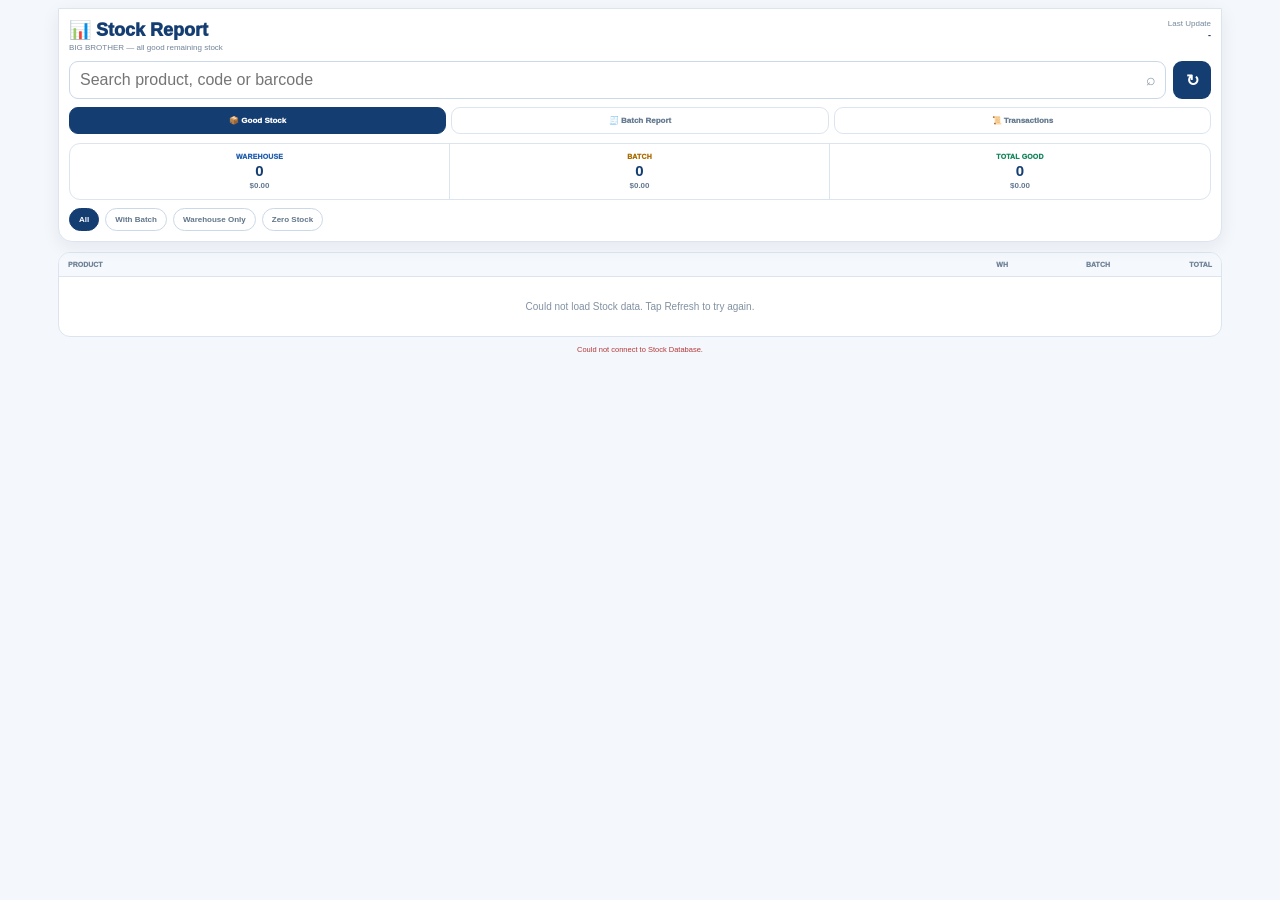
==== commit ebc2404c: "Update index.html" ====
--- a/index.html
+++ b/index.html
@@ -3,7 +3,7 @@
 <head>
 <meta charset="utf-8">
 <meta name="viewport" content="width=device-width,initial-scale=1,viewport-fit=cover">
-<title>BIG BROTHER — Stock Report V2.0 Batch Report + Transactions</title>
+<title>BIG BROTHER — Stock Report V2.1 Batch Keyin Records</title>
 <style>
 *{box-sizing:border-box}
 :root{
@@ -628,6 +628,82 @@
   .recon-row{
     grid-template-columns:minmax(82px,1fr) repeat(6,42px);
   }
+}
+
+
+.batch-keyin-list{
+  margin-top:10px;
+  border-top:1px solid #e6edf4;
+  padding-top:9px;
+}
+.batch-keyin-title{
+  font-size:7px;
+  font-weight:1000;
+  color:var(--navy);
+  text-transform:uppercase;
+  margin-bottom:5px;
+}
+.batch-keyin-movement{
+  border:1px solid #e5ebf2;
+  border-radius:8px;
+  background:#fff;
+  margin-bottom:5px;
+  overflow:hidden;
+}
+.batch-keyin-head{
+  display:flex;
+  justify-content:space-between;
+  gap:7px;
+  padding:7px 8px;
+  background:#f8fafc;
+}
+.batch-keyin-code{
+  font-size:7.5px;
+  font-weight:1000;
+  color:var(--navy);
+}
+.batch-keyin-meta{
+  margin-top:2px;
+  font-size:6.2px;
+  color:#8190a0;
+}
+.batch-keyin-qty{
+  flex:0 0 auto;
+  text-align:right;
+  font-size:8px;
+  font-weight:1000;
+  color:#3f566d;
+}
+.batch-keyin-line{
+  display:grid;
+  grid-template-columns:minmax(95px,1fr) 58px 42px;
+  gap:5px;
+  align-items:center;
+  padding:6px 8px;
+  border-top:1px solid #edf1f5;
+}
+.batch-keyin-product{
+  min-width:0;
+  color:#425970;
+  font-size:7px;
+  font-weight:900;
+}
+.batch-keyin-product small{
+  display:block;
+  margin-top:2px;
+  color:#8a98a6;
+  font-size:5.8px;
+  font-weight:700;
+}
+.batch-keyin-move{
+  color:#718399;
+  font-size:6px;
+  text-align:center;
+}
+.batch-keyin-lineqty{
+  text-align:right;
+  font-size:7.5px;
+  font-weight:1000;
 }
 
 </style>
@@ -1373,6 +1449,7 @@
                 Driver 1: ${esc(batch.driverName || "-")}
                 ${batch.driver2Name ? ` · Driver 2: ${esc(batch.driver2Name)}` : ""}
                 · ${Number(batch.invoiceCount || 0)} invoice${Number(batch.invoiceCount || 0)===1 ? "" : "s"}
+                · ${Number(batch.keyinMovementCount || 0)} keyin
               </div>
             </div>
             ${batchStatePill(batch)}
@@ -1540,6 +1617,74 @@
   `;
 }
 
+
+function batchKeyinRecordsHtml(movements) {
+  if(
+    !Array.isArray(movements) ||
+    !movements.length
+  ){
+    return `
+      <div class="batch-keyin-list">
+        <div class="batch-keyin-title">
+          Stock Keyin Records
+        </div>
+        <div class="empty">
+          No Stock Keyin movement is linked to this Batch yet.
+        </div>
+      </div>
+    `;
+  }
+
+  return `
+    <div class="batch-keyin-list">
+      <div class="batch-keyin-title">
+        Stock Keyin Records · ${movements.length}
+      </div>
+
+      ${movements.map(movement=>`
+        <div class="batch-keyin-movement">
+          <div class="batch-keyin-head">
+            <div>
+              <div class="batch-keyin-code">
+                ${esc(movement.movementId || "-")}
+                · ${esc(movement.movementType || movement.activityType || "-")}
+              </div>
+              <div class="batch-keyin-meta">
+                ${esc(formatVisibleDateTime(movement.activityDate))}
+                ${movement.note ? ` · ${esc(movement.note)}` : ""}
+              </div>
+            </div>
+
+            <div class="batch-keyin-qty">
+              ${qty(movement.totalQty)}
+            </div>
+          </div>
+
+          ${(movement.lines || []).map(line=>`
+            <div class="batch-keyin-line">
+              <div class="batch-keyin-product">
+                ${esc(line.productName || line.productCode || "-")}
+                <small>${esc(line.productCode || "")}</small>
+              </div>
+
+              <div class="batch-keyin-move">
+                ${esc(line.fromBucket || "-")}
+                →
+                ${esc(line.toBucket || "-")}
+              </div>
+
+              <div class="batch-keyin-lineqty">
+                ${qty(line.qty)}
+                ${line.unit ? `<small>${esc(line.unit)}</small>` : ""}
+              </div>
+            </div>
+          `).join("")}
+        </div>
+      `).join("")}
+    </div>
+  `;
+}
+
 async function toggleBatchReport(batchId) {
   const target=$("batchDetail_"+batchId);
 
@@ -1634,6 +1779,8 @@
 
           ${(batch.lines || []).map(reconRowHtml).join("")}
         </div>
+
+        ${batchKeyinRecordsHtml(batch.keyinMovements)}
 
         <div class="invoice-list">
           <div class="invoice-title">
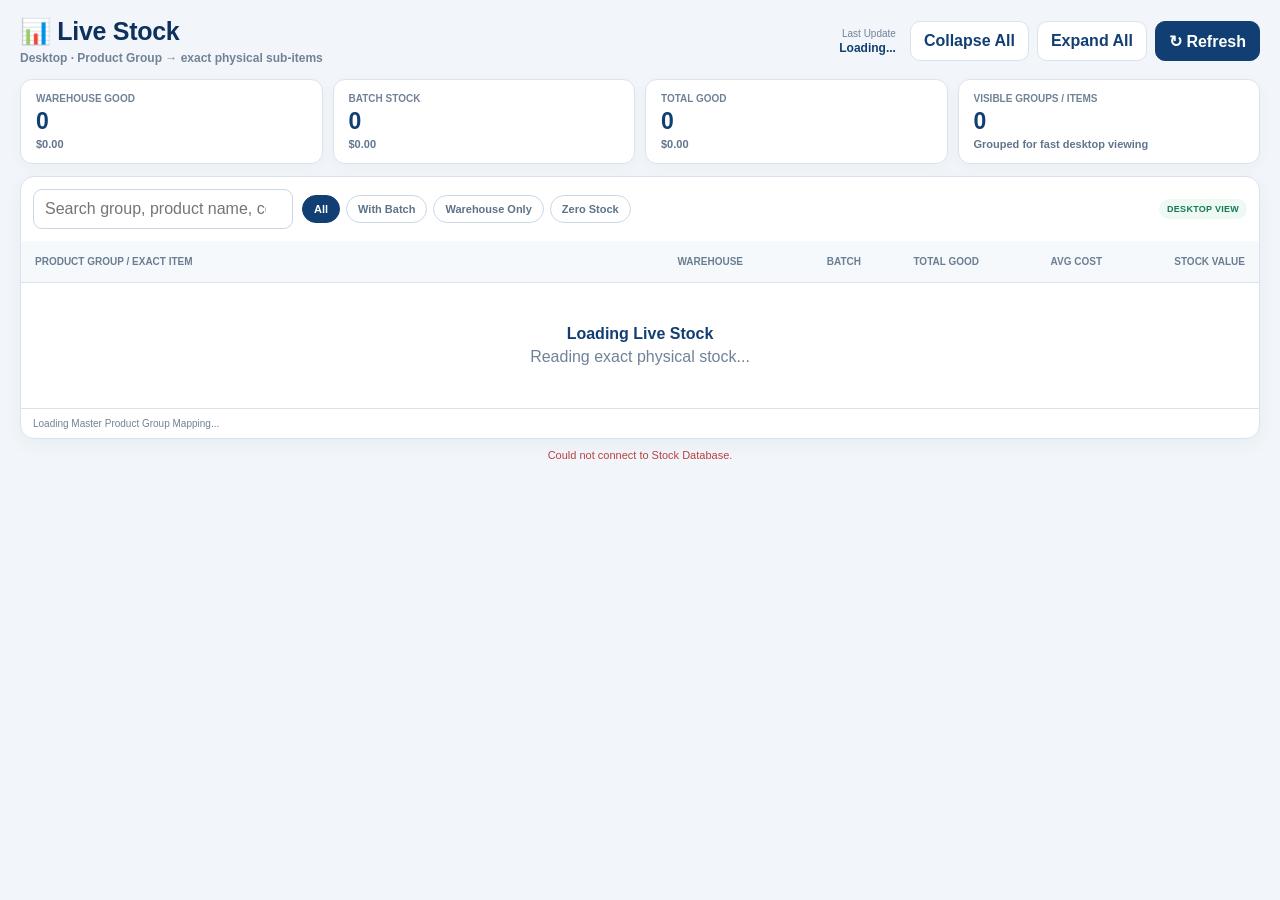
==== commit f11e8ed6: "Update index.html" ====
--- a/index.html
+++ b/index.html
@@ -2,2858 +2,705 @@
 <html lang="en">
 <head>
 <meta charset="utf-8">
-<meta name="viewport" content="width=device-width,initial-scale=1,viewport-fit=cover">
-<title>BIG BROTHER — Stock Report V2.1 Batch Keyin Records</title>
+<meta name="viewport" content="width=device-width,initial-scale=1">
+<title>BIG BROTHER — Stock Report Desktop V3.1 Cache First</title>
 <style>
 *{box-sizing:border-box}
 :root{
-  --navy:#143d72;
-  --blue:#245fae;
+  --navy:#123f73;
+  --navy-2:#0d315c;
+  --blue:#2368bd;
   --blue-soft:#edf5ff;
-  --green:#16855c;
-  --green-soft:#edf9f3;
-  --amber:#a96c00;
-  --amber-soft:#fff7e7;
-  --line:#dce5ef;
-  --muted:#718399;
-  --text:#24384c;
-  --bg:#f4f7fb;
+  --green:#167a55;
+  --green-soft:#eef9f4;
+  --amber:#a96900;
+  --amber-soft:#fff7e8;
+  --red:#b94141;
+  --red-soft:#fff0f0;
+  --line:#d9e3ee;
+  --line-2:#e9eef4;
+  --muted:#718297;
+  --text:#22384f;
+  --bg:#f2f6fa;
   --white:#fff;
 }
-html,body{margin:0;min-height:100%;font-family:Inter,Arial,sans-serif;background:var(--bg);color:var(--text)}
-body{padding-bottom:max(16px,env(safe-area-inset-bottom))}
-button,input{font:inherit}
-.page{max-width:1200px;margin:auto;padding:0 10px 20px}
-
-.sticky{
-  position:sticky;top:0;z-index:100;
-  padding-top:max(8px,env(safe-area-inset-top));
-  background:linear-gradient(to bottom,var(--bg) 90%,rgba(244,247,251,0));
-}
-.header{
-  background:#fff;border:1px solid var(--line);
-  border-radius:0 0 14px 14px;
-  box-shadow:0 5px 18px rgba(26,62,97,.07);
-  padding:10px;
-}
-.head-row{display:flex;justify-content:space-between;gap:8px;align-items:flex-start}
-.title{font-size:18px;font-weight:1000;color:var(--navy)}
-.subtitle{font-size:8px;color:var(--muted);margin-top:2px}
-.updated{font-size:8px;color:#74879a;text-align:right;white-space:nowrap}
-.updated strong{display:block;color:var(--navy);font-size:9px;margin-top:2px}
-
-.search-row{display:grid;grid-template-columns:1fr 38px;gap:7px;margin-top:9px}
-.search-wrap{position:relative}
+html,body{
+  margin:0;
+  min-height:100%;
+  font-family:"Segoe UI",Tahoma,Arial,sans-serif;
+  background:var(--bg);
+  color:var(--text);
+}
+body{min-width:1040px}
+button,input,select{font:inherit}
+button{cursor:pointer}
+.page{max-width:1580px;margin:0 auto;padding:18px 20px 28px}
+.topbar{
+  display:flex;
+  align-items:center;
+  justify-content:space-between;
+  gap:18px;
+  margin-bottom:14px;
+}
+.title-wrap{min-width:0}
+.title{
+  font-size:25px;
+  line-height:1.1;
+  color:var(--navy-2);
+  font-weight:900;
+  letter-spacing:-.3px;
+}
+.subtitle{
+  margin-top:5px;
+  font-size:12px;
+  color:var(--muted);
+  font-weight:600;
+}
+.top-actions{display:flex;align-items:center;gap:8px}
+.updated{
+  text-align:right;
+  font-size:10px;
+  color:var(--muted);
+  margin-right:6px;
+}
+.updated strong{
+  display:block;
+  margin-top:2px;
+  font-size:12px;
+  color:var(--navy);
+}
+.icon-btn,.primary-btn,.ghost-btn,.danger-btn{
+  border:1px solid var(--line);
+  border-radius:10px;
+  min-height:40px;
+  padding:9px 13px;
+  font-weight:800;
+  background:#fff;
+  color:var(--navy);
+}
+.primary-btn{background:var(--navy);border-color:var(--navy);color:#fff}
+.ghost-btn:hover,.icon-btn:hover{background:#f7faff}
+.danger-btn{background:var(--red);border-color:var(--red);color:#fff}
+.danger-btn:disabled{opacity:.45;cursor:not-allowed}
+.panel{
+  background:#fff;
+  border:1px solid var(--line);
+  border-radius:14px;
+  box-shadow:0 6px 20px rgba(24,54,87,.045);
+}
+.toolbar{
+  display:flex;
+  align-items:center;
+  gap:9px;
+  padding:12px;
+}
 .search{
-  width:100%;height:38px;border:1px solid #cbd8e7;border-radius:9px;
-  padding:8px 34px 8px 10px;outline:none;background:#fff;color:var(--text)
-}
-.search:focus{border-color:#9bbbe0;box-shadow:0 0 0 3px #eaf2fc}
-.search-icon{position:absolute;right:10px;top:50%;transform:translateY(-50%);color:#8a99a8}
-.refresh{
-  border:0;border-radius:9px;background:var(--navy);color:#fff;
-  font-weight:1000;font-size:16px;cursor:pointer
-}
-
-.summary{
-  display:grid;grid-template-columns:repeat(3,1fr);
-  background:#fff;border:1px solid var(--line);
-  border-radius:11px;overflow:hidden;margin-top:9px
-}
-.sum{padding:9px 6px;text-align:center;border-right:1px solid var(--line)}
-.sum:last-child{border-right:0}
-.sum small{display:block;font-size:7px;font-weight:1000;text-transform:uppercase;letter-spacing:.02em}
-.sum.wh small{color:var(--blue)}
-.sum.batch small{color:var(--amber)}
-.sum.total small{color:var(--green)}
-.sum strong{display:block;margin-top:3px;color:var(--navy);font-size:15px;line-height:1}
-.sum span{display:block;margin-top:3px;font-size:8px;color:#637991;font-weight:800}
-
-.filters{display:flex;gap:6px;overflow:auto;padding:8px 0 0;scrollbar-width:none}
-.filters::-webkit-scrollbar{display:none}
-.chip{
-  flex:0 0 auto;border:1px solid #cbd8e7;background:#fff;color:#60758a;
-  border-radius:999px;padding:6px 9px;font-size:8px;font-weight:900;cursor:pointer
-}
-.chip.active{background:var(--navy);color:#fff;border-color:var(--navy)}
-
-.report{margin-top:10px;background:#fff;border:1px solid var(--line);border-radius:12px;overflow:hidden}
-.report{
-  --stock-cols:minmax(0,1fr) 48px 54px 52px;
-}
-.table-head{
-  display:grid;
-  grid-template-columns:var(--stock-cols);
-  align-items:center;
-  column-gap:2px;
-  padding:8px 9px;
-  background:#f5f8fc;
-  border-bottom:1px solid var(--line);
-  position:relative;
-  z-index:1;
-}
-.table-head div{
-  min-width:0;
-  font-size:7px;
-  color:#718399;
-  font-weight:1000;
-  text-transform:uppercase;
-  white-space:nowrap;
-  line-height:1;
-}
-.table-head .h-product{text-align:left}
-.table-head .h-num{text-align:right}
-
-.stock-row{border-bottom:1px solid #edf1f5}
-.stock-row:last-child{border-bottom:0}
-.row-main{
-  display:grid;
-  grid-template-columns:var(--stock-cols);
-  column-gap:2px;
-  align-items:center;
-  padding:8px 9px 6px;
-}
-.prod{min-width:0}
-.prod-name{
-  color:var(--navy);font-size:11px;font-weight:1000;
-  white-space:nowrap;overflow:hidden;text-overflow:ellipsis
-}
-.prod-sub{
-  margin-top:2px;font-size:7.5px;color:#8291a1;
-  white-space:nowrap;overflow:hidden;text-overflow:ellipsis
-}
-.num{
-  width:100%;
-  min-width:0;
-  text-align:right;
-  font-size:12px;
-  font-weight:1000;
-  color:#405970;
-  font-variant-numeric:tabular-nums;
-}
-.num.wh{color:var(--blue)}
-.num.total{color:var(--green)}
-.batch-btn{
-  width:100%;
-  min-width:0;
-  border:0;
-  background:transparent;
-  padding:0;
-  text-align:right;
-  font-size:12px;
-  font-weight:1000;
-  color:var(--amber);
-  cursor:pointer;
-  font-variant-numeric:tabular-nums;
-}
-.batch-btn.disabled{color:#9aa8b5;cursor:default}
-.batch-btn .arrow{font-size:9px;margin-left:2px}
-.row-sub{
-  display:flex;justify-content:space-between;gap:8px;
-  padding:0 9px 7px 9px;color:#7c8da0;font-size:7.5px
-}
-.row-sub .value{color:#435d78;font-weight:1000}
-
-.detail{display:none;background:#fbfcfe;border-top:1px dashed #dce5ef;padding:8px 9px}
-.stock-row.open .detail{display:block}
-.detail-title{
-  display:flex;justify-content:space-between;align-items:center;
-  font-size:8px;font-weight:1000;color:var(--navy);
-  text-transform:uppercase;margin-bottom:4px
-}
-.detail-title span:last-child{color:var(--amber)}
-.batch-line{
-  display:grid;grid-template-columns:minmax(0,1fr) auto;gap:8px;
-  padding:7px 0;border-bottom:1px solid #e9eef4
-}
-.batch-line:last-child{border-bottom:0}
-.batch-id{font-size:9px;font-weight:1000;color:var(--navy)}
-.batch-meta{margin-top:2px;font-size:7.5px;color:#75879a;line-height:1.35}
-.pending{text-align:right}
-.pending small{display:block;font-size:6.5px;color:#8997a5;font-weight:1000;text-transform:uppercase}
-.pending strong{display:block;margin-top:2px;color:var(--amber);font-size:12px}
-
-.empty{padding:24px 10px;text-align:center;color:#8191a2;font-size:10px}
-.demo-note{text-align:center;margin-top:8px;font-size:7px;color:#98a5b3}
-
-.connection-note{
-  text-align:center;
-  margin-top:8px;
-  min-height:12px;
-  font-size:7.5px;
-  color:#8493a3;
-}
-.connection-note.ok{color:#16855c}
-.connection-note.warn{color:#a96c00}
-.connection-note.error{color:#b43a3a}
-.loading{
-  padding:28px 10px;
-  text-align:center;
-  color:#718399;
-  font-size:10px;
-}
-.loading strong{
-  display:block;
-  color:var(--navy);
-  font-size:12px;
-  margin-bottom:4px;
-}
-
-@media(max-width:380px){
-  .report{--stock-cols:minmax(0,1fr) 42px 48px 46px}
-  .prod-name{font-size:10px}
-  .num,.batch-btn{font-size:11px}
-  .sum strong{font-size:14px}
-}
-@media(min-width:700px){
-  .page{padding-left:18px;padding-right:18px}
-  .report{--stock-cols:minmax(0,1fr) 90px 100px 100px}
-  .prod-name{font-size:12px}
-  .num,.batch-btn{font-size:13px}
-}
-
-.view-tabs{
-  display:grid;
-  grid-template-columns:repeat(3,1fr);
-  gap:5px;
-  margin-top:8px;
-}
-.view-tab{
-  min-width:0;
-  border:1px solid var(--line);
+  height:40px;
+  min-width:260px;
+  border:1px solid #cbd7e5;
+  border-radius:9px;
+  outline:none;
+  padding:8px 11px;
+  background:#fff;
+  color:var(--text);
+}
+.search:focus,select:focus,input:focus{
+  border-color:#8fb4de;
+  box-shadow:0 0 0 3px #edf5ff;
+  outline:none;
+}
+.select,.date-input{
+  height:40px;
+  border:1px solid #cbd7e5;
   border-radius:9px;
   background:#fff;
-  color:#667c92;
-  padding:8px 5px;
-  font-size:8px;
-  font-weight:1000;
-  cursor:pointer;
-}
-.view-tab.active{
+  color:var(--text);
+  padding:7px 10px;
+}
+.chips{display:flex;gap:6px;align-items:center;flex-wrap:wrap}
+.chip{
+  border:1px solid #cbd7e5;
+  background:#fff;
+  color:#5d7389;
+  border-radius:999px;
+  padding:7px 11px;
+  font-size:11px;
+  font-weight:800;
+}
+.chip.active{
   background:var(--navy);
   border-color:var(--navy);
   color:#fff;
 }
-.view-panel[hidden],
-.context-controls[hidden]{
-  display:none!important;
-}
-.batch-toolbar,
-.tx-toolbar{
+.status{
+  margin-top:10px;
+  min-height:17px;
+  text-align:center;
+  font-size:11px;
+  color:var(--muted);
+}
+.status.ok{color:var(--green)}
+.status.warn{color:var(--amber)}
+.status.error{color:var(--red)}
+.empty{
+  padding:36px 20px;
+  text-align:center;
+  color:#8090a1;
+  font-size:13px;
+}
+.pill{
+  display:inline-flex;
+  align-items:center;
+  justify-content:center;
+  border-radius:999px;
+  padding:5px 8px;
+  font-size:9px;
+  font-weight:900;
+  letter-spacing:.03em;
+}
+.pill.good{background:var(--green-soft);color:var(--green)}
+.pill.warn{background:var(--amber-soft);color:var(--amber)}
+.pill.closed{background:#eef2f6;color:#5d7085}
+.pill.bad{background:var(--red-soft);color:var(--red)}
+.num{font-variant-numeric:tabular-nums}
+.loading{
+  padding:42px 20px;
+  text-align:center;
+  color:var(--muted);
+}
+.loading strong{display:block;color:var(--navy);margin-bottom:5px}
+
+.summary-grid{
+  display:grid;
+  grid-template-columns:repeat(4,1fr);
+  gap:10px;
+  margin-bottom:12px;
+}
+.summary-card{
+  background:#fff;
+  border:1px solid var(--line);
+  border-radius:12px;
+  padding:13px 15px;
+  box-shadow:0 4px 14px rgba(24,54,87,.035);
+}
+.summary-card small{
+  display:block;
+  color:var(--muted);
+  font-size:10px;
+  font-weight:900;
+  text-transform:uppercase;
+}
+.summary-card strong{
+  display:block;
+  margin-top:6px;
+  font-size:23px;
+  line-height:1;
+  color:var(--navy);
+}
+.summary-card span{
+  display:block;
+  margin-top:5px;
+  color:#60758c;
+  font-size:11px;
+  font-weight:700;
+}
+.stock-table{overflow:hidden}
+.stock-head,.stock-line{
+  display:grid;
+  grid-template-columns:minmax(360px,1.8fr) 110px 110px 110px 115px 135px;
+  align-items:center;
+  gap:8px;
+}
+.stock-head{
+  min-height:42px;
+  padding:0 14px;
+  background:#f6f9fc;
+  border-bottom:1px solid var(--line);
+  color:#6a7e92;
+  font-size:10px;
+  font-weight:900;
+  text-transform:uppercase;
+}
+.stock-head>div:not(:first-child){text-align:right}
+.stock-line{
+  min-height:54px;
+  padding:7px 14px;
+  border-bottom:1px solid var(--line-2);
+}
+.stock-line:last-child{border-bottom:0}
+.stock-line.group{
+  background:#fbfdff;
+  cursor:pointer;
+}
+.stock-line.group:hover{background:#f3f8ff}
+.stock-line.child{
+  background:#fff;
+  padding-left:44px;
+}
+.stock-line.exact{
+  background:#fff;
+}
+.product-cell{min-width:0}
+.product-main{
   display:flex;
-  gap:5px;
-  overflow:auto;
-  padding-top:8px;
-  scrollbar-width:none;
-}
-.batch-toolbar::-webkit-scrollbar,
-.tx-toolbar::-webkit-scrollbar{
-  display:none;
-}
-.batch-list,
-.tx-list{
-  display:grid;
-  gap:8px;
-  padding:8px 0 2px;
-}
-.batch-card,
-.tx-card{
-  border:1px solid var(--line);
-  border-radius:11px;
-  overflow:hidden;
-  background:#fff;
-}
-.batch-main,
-.tx-main{
-  width:100%;
-  border:0;
-  background:#fff;
-  text-align:left;
-  padding:10px;
-  cursor:pointer;
-}
-.batch-top,
-.tx-top{
-  display:flex;
-  justify-content:space-between;
-  gap:8px;
-  align-items:flex-start;
-}
-.batch-code,
-.tx-code{
+  align-items:center;
+  gap:9px;
+  min-width:0;
+}
+.chev{
+  width:22px;height:22px;
+  display:flex;align-items:center;justify-content:center;
+  border-radius:6px;
+  color:var(--navy);
+  background:#edf4fb;
   font-size:11px;
-  font-weight:1000;
-  color:var(--navy);
-}
-.batch-meta,
-.tx-meta{
-  margin-top:3px;
-  color:#73869a;
-  font-size:7.5px;
-  line-height:1.4;
-}
-.state-pill{
-  flex:0 0 auto;
-  border-radius:999px;
-  padding:5px 7px;
-  font-size:7px;
-  font-weight:1000;
-}
-.state-pill.good{
-  background:var(--green-soft);
-  color:var(--green);
-}
-.state-pill.warn{
-  background:var(--amber-soft);
-  color:var(--amber);
-}
-.state-pill.closed{
-  background:#eef2f6;
-  color:#60758a;
-}
-.batch-kpis{
-  display:grid;
-  grid-template-columns:repeat(6,1fr);
-  margin-top:8px;
-  border-top:1px solid #edf1f5;
-}
-.batch-kpi{
-  padding:7px 2px 5px;
-  border-right:1px solid #edf1f5;
-  text-align:center;
-}
-.batch-kpi:last-child{
-  border-right:0;
-}
-.batch-kpi small{
-  display:block;
-  font-size:5.8px;
-  color:#8494a5;
-  text-transform:uppercase;
-  font-weight:1000;
-}
-.batch-kpi strong{
-  display:block;
-  margin-top:2px;
-  color:#40566d;
-  font-size:9px;
-  font-variant-numeric:tabular-nums;
-}
-.batch-kpi.diff strong{
-  color:var(--amber);
-}
-.batch-kpi.diff.zero strong{
-  color:var(--green);
-}
-.batch-detail,
-.tx-detail{
-  padding:10px;
-  border-top:1px solid var(--line);
-  background:#fbfcfe;
-}
-.detail-head{
-  display:flex;
-  justify-content:space-between;
-  gap:8px;
-  align-items:flex-start;
-}
-.detail-title{
-  font-size:11px;
-  font-weight:1000;
-  color:var(--navy);
-}
-.detail-sub{
-  margin-top:3px;
-  color:#718399;
-  font-size:7px;
-  line-height:1.45;
-}
-.close-btn{
-  border:0;
-  border-radius:8px;
-  padding:7px 9px;
-  background:var(--green);
-  color:#fff;
-  font-size:7px;
-  font-weight:1000;
-  cursor:pointer;
-}
-.close-btn:disabled{
-  background:#c4cdd6;
-  cursor:not-allowed;
-}
-.recon-table{
-  margin-top:9px;
-  border:1px solid var(--line);
-  border-radius:9px;
-  overflow:hidden;
-}
-.recon-head,
-.recon-row{
-  display:grid;
-  grid-template-columns:minmax(95px,1fr) repeat(6,48px);
-  align-items:center;
-  gap:2px;
-}
-.recon-head{
-  padding:7px 6px;
-  background:#f1f5f9;
-  color:#74879a;
-  font-size:5.7px;
-  font-weight:1000;
-  text-transform:uppercase;
-}
-.recon-row{
-  padding:8px 6px;
-  border-top:1px solid #edf1f5;
-}
-.recon-name{
+  flex:0 0 22px;
+}
+.product-name{
   min-width:0;
-  font-size:8px;
-  font-weight:1000;
-  color:var(--navy);
+  color:var(--navy-2);
+  font-size:13px;
+  font-weight:900;
   white-space:nowrap;
   overflow:hidden;
   text-overflow:ellipsis;
 }
-.recon-code{
-  margin-top:2px;
-  color:#8998a7;
-  font-size:6px;
-}
-.recon-num{
-  text-align:right;
-  font-size:8px;
-  font-weight:900;
-  font-variant-numeric:tabular-nums;
-}
-.recon-num.diff{
-  color:var(--amber);
-}
-.recon-num.diff.zero{
-  color:var(--green);
-}
-.member-wrap{
-  grid-column:1/-1;
-  margin-top:6px;
-  padding:7px 8px;
-  border-radius:7px;
-  background:#f7f9fb;
-}
-.member-title{
-  font-size:6px;
-  color:#8191a1;
-  text-transform:uppercase;
-  font-weight:1000;
-  margin-bottom:4px;
-}
-.member-row{
-  display:grid;
-  grid-template-columns:minmax(90px,1fr) repeat(5,52px);
-  gap:4px;
-  padding:4px 0;
-  border-top:1px dashed #dfe7ef;
-  align-items:center;
-}
-.member-row:first-of-type{
-  border-top:0;
-}
-.member-name{
-  min-width:0;
-  font-size:7px;
-  color:#4f6478;
+.stock-line.child .product-name{font-size:12px;font-weight:800;color:#37536f}
+.product-sub{
+  margin-top:3px;
+  margin-left:31px;
+  color:#7b8c9e;
+  font-size:10px;
   white-space:nowrap;
   overflow:hidden;
   text-overflow:ellipsis;
 }
-.member-num{
+.stock-line.child .product-sub{margin-left:0}
+.stock-num{
   text-align:right;
-  font-size:7px;
-  color:#60758a;
-  font-variant-numeric:tabular-nums;
-}
-.invoice-list{
-  margin-top:9px;
-}
-.invoice-title{
-  font-size:7px;
-  color:var(--navy);
-  font-weight:1000;
-  text-transform:uppercase;
-  margin-bottom:4px;
-}
-.invoice-row{
+  font-size:14px;
+  font-weight:900;
+  color:#405a72;
+}
+.stock-num.wh{color:var(--blue)}
+.stock-num.batch{color:var(--amber)}
+.stock-num.total{color:var(--green)}
+.value-num{text-align:right;font-size:12px;font-weight:800;color:#425b74}
+.batch-link{
+  border:0;
+  background:transparent;
+  padding:4px 0;
+  color:var(--amber);
+  font-weight:900;
+  text-align:right;
+}
+.child-batch-detail{
+  grid-column:1/-1;
+  margin:4px 0 2px;
+  padding:9px 12px;
+  border:1px dashed #d7e2ed;
+  border-radius:9px;
+  background:#fafcff;
+}
+.batch-detail-line{
   display:grid;
-  grid-template-columns:76px minmax(0,1fr) 44px;
-  gap:6px;
+  grid-template-columns:130px 1fr 1fr 100px;
+  gap:12px;
+  align-items:center;
   padding:6px 0;
   border-bottom:1px solid #edf1f5;
-  align-items:center;
-}
-.invoice-row:last-child{
-  border-bottom:0;
-}
-.invoice-no{
-  font-size:7.5px;
-  color:var(--navy);
-  font-weight:1000;
-}
-.invoice-customer{
-  min-width:0;
-  font-size:7px;
-  color:#667b8f;
-  white-space:nowrap;
-  overflow:hidden;
-  text-overflow:ellipsis;
-}
-.invoice-qty{
-  text-align:right;
-  font-size:8px;
-  font-weight:1000;
-}
-.tx-filter-grid{
-  display:grid;
-  grid-template-columns:1fr 1fr;
-  gap:5px;
-  padding-top:8px;
-}
-.tx-filter-grid select,
-.tx-filter-grid input{
-  width:100%;
-  min-width:0;
-  border:1px solid var(--line);
-  border-radius:8px;
-  padding:7px 8px;
-  background:#fff;
-  color:#465d73;
-  font-size:8px;
-}
-.tx-kpis{
-  display:grid;
-  grid-template-columns:repeat(3,1fr);
-  margin-top:7px;
-  border-top:1px solid #edf1f5;
-}
-.tx-kpi{
-  padding:6px 4px 3px;
-  text-align:center;
-}
-.tx-kpi small{
-  display:block;
-  color:#8797a7;
-  font-size:5.8px;
-  text-transform:uppercase;
-  font-weight:1000;
-}
-.tx-kpi strong{
-  display:block;
-  margin-top:2px;
-  color:#3e566e;
-  font-size:9px;
-  font-variant-numeric:tabular-nums;
-}
-.tx-line{
-  display:grid;
-  grid-template-columns:minmax(100px,1fr) 72px 48px;
-  gap:6px;
-  padding:7px 0;
-  border-bottom:1px solid #edf1f5;
-  align-items:center;
-}
-.tx-line:last-child{
-  border-bottom:0;
-}
-.tx-line-name{
-  min-width:0;
-  font-size:7.5px;
-  color:var(--navy);
-  font-weight:900;
-}
-.tx-line-code{
-  margin-top:2px;
-  color:#8a98a6;
-  font-size:6px;
-}
-.tx-line-move{
-  color:#667b8f;
-  font-size:6.5px;
-}
-.tx-line-qty{
-  text-align:right;
-  font-size:8px;
-  font-weight:1000;
-}
-.tx-pager{
-  display:flex;
-  justify-content:space-between;
-  align-items:center;
-  gap:8px;
-  padding:9px 0 3px;
-}
-.tx-page-btn{
-  border:1px solid var(--line);
-  border-radius:7px;
-  background:#fff;
-  color:var(--navy);
-  padding:6px 9px;
-  font-size:7px;
-  font-weight:1000;
-  cursor:pointer;
-}
-.tx-page-btn:disabled{
-  opacity:.45;
-  cursor:not-allowed;
-}
-.tx-page-text{
-  color:#77899a;
-  font-size:7px;
-}
-.context-note{
-  padding-top:7px;
-  color:#75879a;
-  font-size:7px;
-  line-height:1.4;
-}
-@media(max-width:520px){
-  .batch-kpis{
-    grid-template-columns:repeat(3,1fr);
-  }
-  .batch-kpi:nth-child(3){
-    border-right:0;
-  }
-  .batch-kpi:nth-child(-n+3){
-    border-bottom:1px solid #edf1f5;
-  }
-  .recon-head,
-  .recon-row{
-    grid-template-columns:minmax(82px,1fr) repeat(6,42px);
-  }
-}
-
-
-.batch-keyin-list{
-  margin-top:10px;
-  border-top:1px solid #e6edf4;
-  padding-top:9px;
-}
-.batch-keyin-title{
-  font-size:7px;
-  font-weight:1000;
-  color:var(--navy);
-  text-transform:uppercase;
-  margin-bottom:5px;
-}
-.batch-keyin-movement{
-  border:1px solid #e5ebf2;
-  border-radius:8px;
-  background:#fff;
-  margin-bottom:5px;
-  overflow:hidden;
-}
-.batch-keyin-head{
-  display:flex;
-  justify-content:space-between;
-  gap:7px;
-  padding:7px 8px;
-  background:#f8fafc;
-}
-.batch-keyin-code{
-  font-size:7.5px;
-  font-weight:1000;
-  color:var(--navy);
-}
-.batch-keyin-meta{
-  margin-top:2px;
-  font-size:6.2px;
-  color:#8190a0;
-}
-.batch-keyin-qty{
-  flex:0 0 auto;
-  text-align:right;
-  font-size:8px;
-  font-weight:1000;
-  color:#3f566d;
-}
-.batch-keyin-line{
-  display:grid;
-  grid-template-columns:minmax(95px,1fr) 58px 42px;
-  gap:5px;
-  align-items:center;
-  padding:6px 8px;
-  border-top:1px solid #edf1f5;
-}
-.batch-keyin-product{
-  min-width:0;
-  color:#425970;
-  font-size:7px;
-  font-weight:900;
-}
-.batch-keyin-product small{
-  display:block;
-  margin-top:2px;
-  color:#8a98a6;
-  font-size:5.8px;
-  font-weight:700;
-}
-.batch-keyin-move{
-  color:#718399;
-  font-size:6px;
-  text-align:center;
-}
-.batch-keyin-lineqty{
-  text-align:right;
-  font-size:7.5px;
-  font-weight:1000;
-}
-
+  font-size:10px;
+}
+.batch-detail-line:last-child{border-bottom:0}
+.batch-detail-line strong{color:var(--navy)}
+.batch-detail-line .right{text-align:right;font-weight:900;color:var(--amber)}
+.group-tools{margin-left:auto;display:flex;gap:6px}
+.mapping-note{
+  padding:9px 12px;
+  border-top:1px solid var(--line);
+  color:#708398;
+  font-size:10px;
+}
+.mapping-note.warn{color:var(--amber);background:var(--amber-soft)}
 </style>
 </head>
 <body>
 <div class="page">
-
-  <div class="sticky">
-    <div class="header">
-      <div class="head-row">
-        <div>
-          <div class="title">📊 Stock Report</div>
-          <div class="subtitle">BIG BROTHER — all good remaining stock</div>
-        </div>
-        <div class="updated">
-          Last Update
-          <strong id="lastUpdate">Loading...</strong>
-        </div>
-      </div>
-
-      <div class="search-row">
-        <div class="search-wrap">
-          <input id="searchInput" class="search" type="search" autocomplete="off" placeholder="Search product, code or barcode">
-          <span class="search-icon">⌕</span>
-        </div>
-        <button id="refreshBtn" class="refresh" type="button" aria-label="Refresh">↻</button>
-      </div>
-
-      <div class="view-tabs">
-        <button id="tabGood" class="view-tab active" type="button">📦 Good Stock</button>
-        <button id="tabBatch" class="view-tab" type="button">🧾 Batch Report</button>
-        <button id="tabTransactions" class="view-tab" type="button">📜 Transactions</button>
-      </div>
-
-      <div id="goodControls" class="context-controls">
-      <div class="summary">
-        <div class="sum wh">
-          <small>Warehouse</small>
-          <strong id="sumWarehouseQty">0</strong>
-          <span id="sumWarehouseValue">$0.00</span>
-        </div>
-        <div class="sum batch">
-          <small>Batch</small>
-          <strong id="sumBatchQty">0</strong>
-          <span id="sumBatchValue">$0.00</span>
-        </div>
-        <div class="sum total">
-          <small>Total Good</small>
-          <strong id="sumTotalQty">0</strong>
-          <span id="sumTotalValue">$0.00</span>
-        </div>
-      </div>
-
-      <div class="filters">
+  <div class="topbar">
+    <div class="title-wrap">
+      <div class="title">📊 Live Stock</div>
+      <div class="subtitle">Desktop · Product Group → exact physical sub-items</div>
+    </div>
+    <div class="top-actions">
+      <div class="updated">Last Update<strong id="lastUpdate">Loading...</strong></div>
+      <button class="ghost-btn" id="collapseBtn" type="button">Collapse All</button>
+      <button class="ghost-btn" id="expandBtn" type="button">Expand All</button>
+      <button class="primary-btn" id="refreshBtn" type="button">↻ Refresh</button>
+    </div>
+  </div>
+
+  <div class="summary-grid">
+    <div class="summary-card"><small>Warehouse Good</small><strong id="sumWH">0</strong><span id="sumWHValue">$0.00</span></div>
+    <div class="summary-card"><small>Batch Stock</small><strong id="sumBatch">0</strong><span id="sumBatchValue">$0.00</span></div>
+    <div class="summary-card"><small>Total Good</small><strong id="sumTotal">0</strong><span id="sumTotalValue">$0.00</span></div>
+    <div class="summary-card"><small>Visible Groups / Items</small><strong id="sumVisible">0</strong><span>Grouped for fast desktop viewing</span></div>
+  </div>
+
+  <div class="panel">
+    <div class="toolbar">
+      <input id="searchInput" class="search" type="search" autocomplete="off" placeholder="Search group, product name, code or barcode">
+      <div class="chips">
         <button class="chip active" data-filter="all" type="button">All</button>
         <button class="chip" data-filter="batch" type="button">With Batch</button>
         <button class="chip" data-filter="warehouse" type="button">Warehouse Only</button>
         <button class="chip" data-filter="zero" type="button">Zero Stock</button>
       </div>
-      </div>
-
-      <div id="batchControls" class="context-controls" hidden>
-        <div class="batch-toolbar">
-          <button class="chip active" data-batch-filter="open" type="button">Open</button>
-          <button class="chip" data-batch-filter="balanced" type="button">Balanced</button>
-          <button class="chip" data-batch-filter="mismatch" type="button">Mismatch</button>
-          <button class="chip" data-batch-filter="closed" type="button">Closed</button>
-          <button class="chip" data-batch-filter="all" type="button">All</button>
-        </div>
-        <div class="context-note">
-          Stock Keyin stays exact SKU reality. Batch Report aggregates those exact products into Master Product Groups.
-        </div>
-      </div>
-
-      <div id="txControls" class="context-controls" hidden>
-        <div class="tx-filter-grid">
-          <select id="txTypeFilter">
-            <option value="">All Movement Types</option>
-            <option value="PURCHASE">Purchase</option>
-            <option value="RECEIVE_FROM_CLIENT">Receive From Client</option>
-            <option value="BACK_SALE">Back Sale</option>
-            <option value="BATCH_STOCK">Batch Stock</option>
-            <option value="STOCK_DAMAGE">Stock Damage</option>
-            <option value="STAFF_ALLOWANCE">Staff Allowance</option>
-            <option value="DIRECT_SALE">Direct Sale</option>
-            <option value="BATCH_SETTLEMENT">Batch Settlement</option>
-          </select>
-          <input id="txBatchFilter" type="text" autocomplete="off" placeholder="Batch ID">
-          <input id="txDateFrom" type="date">
-          <input id="txDateTo" type="date">
-        </div>
-        <div class="context-note">
-          Every Stock Keyin save is grouped by Movement ID. Open a row to see all exact product lines and original keyin detail.
-        </div>
+      <div class="group-tools">
+        <span class="pill good">DESKTOP VIEW</span>
       </div>
     </div>
-  </div>
-
-  <div id="goodPanel" class="view-panel">
-    <section class="report">
-      <div class="table-head">
-        <div class="h-product">Product</div>
-        <div class="h-num">WH</div>
-        <div class="h-num">Batch</div>
-        <div class="h-num">Total</div>
+
+    <div class="stock-table">
+      <div class="stock-head">
+        <div>Product Group / Exact Item</div>
+        <div>Warehouse</div>
+        <div>Batch</div>
+        <div>Total Good</div>
+        <div>Avg Cost</div>
+        <div>Stock Value</div>
       </div>
-      <div id="stockRows"></div>
-    </section>
-  </div>
-
-  <div id="batchPanel" class="view-panel" hidden>
-    <div id="batchRows" class="batch-list">
-      <div class="empty">Open Batch Report to load reconciliation.</div>
+      <div id="rows"><div class="loading"><strong>Loading Live Stock</strong>Reading exact physical stock...</div></div>
+      <div id="mappingNote" class="mapping-note">Loading Master Product Group Mapping...</div>
     </div>
   </div>
-
-  <div id="txPanel" class="view-panel" hidden>
-    <div id="txRows" class="tx-list">
-      <div class="empty">Open Transactions to load Stock Keyin history.</div>
-    </div>
-    <div id="txPager" class="tx-pager" hidden>
-      <button id="txPrevBtn" class="tx-page-btn" type="button">← Previous</button>
-      <div id="txPageText" class="tx-page-text">Page 1</div>
-      <button id="txNextBtn" class="tx-page-btn" type="button">Next →</button>
-    </div>
-  </div>
-
-  <div id="connectionNote" class="connection-note">Loading saved Stock Report...</div>
+  <div id="status" class="status">Loading saved report...</div>
 </div>
 
 <script>
-const STOCK_DATABASE_API_URL =
-  "https://script.google.com/macros/s/AKfycbyVDVD72ed4zCxK32Rkx-kHZLgyG6aZwdnSmFH4S47RjVmm_C9b9v7xfpkCkgO1XVo3/exec";
-
-const REQUEST_TIMEOUT_MS = 20000;
-
-const SMART_CACHE_KEY =
-  "bb_stock_report_smart_cache_v15";
-
-const SMART_CACHE_MAX_AGE =
-  24 * 60 * 60 * 1000;
-
-const SMART_SYNC_MS =
-  30000;
-
-let stockData = [];
-let reportMeta = null;
-let stockRevision = "0";
-let filter = "all";
-
-let activeView = "good";
-
-let batchData = [];
-let batchLoaded = false;
-let batchBusy = false;
-let batchFilter = "open";
-let openBatchId = "";
-
-let txData = [];
-let txBusy = false;
-let txLoaded = false;
-let txPage = 1;
-let txPageSize = 50;
-let txTotalPages = 0;
-let txTotalMovements = 0;
-let openTxId = "";
-
-let cacheReady = false;
-let liveLoaded = false;
-let syncBusy = false;
-let revisionBusy = false;
-let smartSyncTimer = null;
-let lastRevisionCheckAt = 0;
-
-const $ = id =>
-  document.getElementById(id);
-
-const esc = value =>
-  String(value == null ? "" : value)
-    .replace(/[&<>"']/g, char => ({
-      "&":"&amp;",
-      "<":"&lt;",
-      ">":"&gt;",
-      '"':"&quot;",
-      "'":"&#39;"
-    })[char]);
-
-const qty = value =>
-  Number(value || 0).toLocaleString(
-    "en-US",
-    {maximumFractionDigits:2}
-  );
-
-const money = value =>
-  "$" +
-  Number(value || 0).toLocaleString(
-    "en-US",
-    {
-      minimumFractionDigits:2,
-      maximumFractionDigits:2
+
+const STOCK_DATABASE_API_URL="https://script.google.com/macros/s/AKfycbyVDVD72ed4zCxK32Rkx-kHZLgyG6aZwdnSmFH4S47RjVmm_C9b9v7xfpkCkgO1XVo3/exec";
+const REQUEST_TIMEOUT_MS=30000;
+const $=id=>document.getElementById(id);
+const esc=value=>String(value==null?"":value).replace(/[&<>"']/g,c=>({"&":"&amp;","<":"&lt;",">":"&gt;",'"':"&quot;","'":"&#39;"})[c]);
+const qty=value=>Number(value||0).toLocaleString("en-US",{maximumFractionDigits:2});
+const money=value=>"$"+Number(value||0).toLocaleString("en-US",{minimumFractionDigits:2,maximumFractionDigits:2});
+
+function parseDateParts(value){
+  const text=String(value||"").trim();
+  const m=text.match(/^(\d{4})-(\d{2})-(\d{2})(?:[ T](\d{2}):(\d{2})(?::(\d{2}))?)?$/);
+  if(!m)return null;
+  return {year:+m[1],month:+m[2],day:+m[3],hour:+(m[4]||0),minute:+(m[5]||0)};
+}
+function formatVisibleDateTime(value){
+  const p=parseDateParts(value);
+  if(!p)return String(value||"-");
+  const months=["Jan","Feb","Mar","Apr","May","Jun","Jul","Aug","Sep","Oct","Nov","Dec"];
+  const date=String(p.day).padStart(2,"0")+"-"+months[p.month-1]+"-"+p.year;
+  return String(value||"").includes(":")
+    ? date+" · "+String(p.hour).padStart(2,"0")+":"+String(p.minute).padStart(2,"0")
+    : date;
+}
+function setStatus(message,type=""){
+  const el=$("status");
+  if(!el)return;
+  el.textContent=message||"";
+  el.className="status"+(type?" "+type:"");
+}
+function jsonpRequest(action,params={},timeoutMs=REQUEST_TIMEOUT_MS){
+  return new Promise((resolve,reject)=>{
+    const callback="bbStockDesktop_"+Date.now()+"_"+Math.random().toString(36).slice(2);
+    const script=document.createElement("script");
+    let done=false;
+    function cleanup(){
+      if(done)return;
+      done=true;
+      try{delete window[callback]}catch(_){
+        window[callback]=undefined;
+      }
+      script.remove();
     }
-  );
-
-function storageGet(key) {
-  try{
-    const raw=
-      localStorage.getItem(key);
-
-    return raw
-      ? JSON.parse(raw)
-      : null;
-  }catch(_){
-    return null;
-  }
-}
-
-function storageSet(key,value) {
-  try{
-    localStorage.setItem(
-      key,
-      JSON.stringify(value)
-    );
-    return true;
-  }catch(_){
-    return false;
-  }
-}
-
-function storageRemove(key) {
-  try{
-    localStorage.removeItem(key);
-  }catch(_){}
-}
-
-function parseDateParts(value) {
-  const text=
-    String(value || "").trim();
-
-  const match=text.match(
-    /^(\d{4})-(\d{2})-(\d{2})(?:[ T](\d{2}):(\d{2})(?::(\d{2}))?)?$/
-  );
-
-  if(!match) return null;
-
-  return {
-    year:Number(match[1]),
-    month:Number(match[2]),
-    day:Number(match[3]),
-    hour:Number(match[4] || 0),
-    minute:Number(match[5] || 0),
-    second:Number(match[6] || 0)
-  };
-}
-
-function formatVisibleDateTime(value) {
-  const parts=parseDateParts(value);
-
-  if(!parts){
-    return String(value || "-");
-  }
-
-  const months=[
-    "Jan","Feb","Mar","Apr","May","Jun",
-    "Jul","Aug","Sep","Oct","Nov","Dec"
-  ];
-
-  const dd=
-    String(parts.day).padStart(2,"0");
-
-  const mon=
-    months[parts.month-1] || "";
-
-  const yyyy=
-    String(parts.year);
-
-  const hasTime=
-    String(value || "").includes(":");
-
-  if(!hasTime){
-    return `${dd}-${mon}-${yyyy}`;
-  }
-
-  const hh=
-    String(parts.hour).padStart(2,"0");
-
-  const mm=
-    String(parts.minute).padStart(2,"0");
-
-  return `${dd}-${mon}-${yyyy} · ${hh}:${mm}`;
-}
-
-function setConnection(message,type="") {
-  const el=$("connectionNote");
-  if(!el) return;
-
-  el.textContent=message || "";
-
-  el.className=
-    "connection-note" +
-    (type ? " " + type : "");
-}
-
-function jsonpRequest(
-  action,
-  params={},
-  timeoutMs=REQUEST_TIMEOUT_MS
-) {
-  return new Promise((resolve,reject)=>{
-    const callback=
-      "bbStockReport_" +
-      Date.now() +
-      "_" +
-      Math.random().toString(36).slice(2);
-
-    const script=
-      document.createElement("script");
-
-    let finished=false;
-
-    function cleanup(){
-      if(finished) return;
-      finished=true;
-
-      delete window[callback];
-
-      if(script.parentNode){
-        script.parentNode.removeChild(script);
-      }
-    }
-
-    window[callback]=data=>{
-      cleanup();
-      resolve(data);
-    };
-
-    script.onerror=()=>{
-      cleanup();
-
-      reject(
-        new Error(
-          "Could not connect to Stock Database."
-        )
-      );
-    };
-
-    const query=new URLSearchParams({
-      action,
-      callback,
-      t:String(Date.now()),
-      ...Object.fromEntries(
-        Object.entries(params)
-          .map(([key,value])=>[
-            key,
-            String(value ?? "")
-          ])
-      )
-    });
-
-    script.src=
-      STOCK_DATABASE_API_URL +
-      "?" +
-      query.toString();
-
+    window[callback]=data=>{cleanup();resolve(data)};
+    script.onerror=()=>{cleanup();reject(new Error("Could not connect to Stock Database."))};
+    const query=new URLSearchParams({action,callback,t:String(Date.now()),...Object.fromEntries(Object.entries(params).map(([k,v])=>[k,String(v??"")]))});
+    script.src=STOCK_DATABASE_API_URL+"?"+query.toString();
     document.body.appendChild(script);
-
     setTimeout(()=>{
-      if(!finished){
+      if(!done){
         cleanup();
-
-        reject(
-          new Error(
-            "Stock Database request timed out."
-          )
-        );
+        reject(new Error("Stock Database request timed out."));
       }
     },timeoutMs);
   });
 }
 
-function currentRows() {
-  const query=
-    String(
-      $("searchInput").value || ""
-    )
-      .trim()
-      .toLowerCase();
-
-  return stockData.filter(item=>{
-    if(
-      query &&
-      ![
-        item.productName,
-        item.productCode,
-        item.barcode,
-        item.category,
-        item.unit
-      ]
-        .join(" ")
-        .toLowerCase()
-        .includes(query)
-    ){
-      return false;
-    }
-
-    if(
-      filter==="batch" &&
-      !(Number(item.batchPending || 0)>0)
-    ){
-      return false;
-    }
-
-    if(
-      filter==="warehouse" &&
-      !(
-        Number(item.warehouseGood || 0)>0 &&
-        Number(item.batchPending || 0)===0
-      )
-    ){
-      return false;
-    }
-
-    if(
-      filter==="zero" &&
-      !(Number(item.totalGood || 0)===0)
-    ){
-      return false;
-    }
-
-    return true;
-  });
-}
-
-function renderSummary() {
-  const totals=
-    reportMeta?.totals || {};
-
-  $("sumWarehouseQty").textContent=
-    qty(totals.warehouseQty);
-
-  $("sumBatchQty").textContent=
-    qty(totals.batchQty);
-
-  $("sumTotalQty").textContent=
-    qty(totals.totalGoodQty);
-
-  $("sumWarehouseValue").textContent=
-    money(totals.warehouseValue);
-
-  $("sumBatchValue").textContent=
-    money(totals.batchValue);
-
-  $("sumTotalValue").textContent=
-    money(totals.totalGoodValue);
-}
-
-function batchDetailHtml(item) {
-  const batches=
-    Array.isArray(item.batches)
-      ? item.batches.filter(
-          batch =>
-            Number(batch.pendingQty || 0)>0
-        )
-      : [];
-
-  if(!batches.length) return "";
-
-  return `
-    <div class="detail">
-      <div class="detail-title">
-        <span>Batch Pending Detail</span>
-        <span>Total ${qty(item.batchPending)}</span>
+
+const CACHE_KEY="bb_stock_report_desktop_v30";
+const CACHE_MAX_AGE=24*60*60*1000;
+const SMART_SYNC_MS=30000;
+
+let report=null;
+let filter="all";
+let openGroups=new Set();
+let openBatchRows=new Set();
+let revision="0";
+let syncBusy=false;
+let timer=null;
+
+function readCache(){
+  try{
+    const parsed=JSON.parse(localStorage.getItem(CACHE_KEY)||"null");
+    if(!parsed || !parsed.savedAt || Date.now()-parsed.savedAt>CACHE_MAX_AGE)return null;
+    return parsed.data||null;
+  }catch(_){return null}
+}
+function saveCache(data){
+  try{localStorage.setItem(CACHE_KEY,JSON.stringify({savedAt:Date.now(),data}))}catch(_){}
+}
+
+function displayData(){
+  const grouped=report?.groupedLive || null;
+  if(grouped){
+    return {
+      mappingValid:grouped.mappingValid!==false,
+      warnings:grouped.warnings||[],
+      errors:grouped.errors||[],
+      groups:Array.isArray(grouped.groups)?grouped.groups:[],
+      exact:Array.isArray(grouped.exactProducts)?grouped.exactProducts:[]
+    };
+  }
+  return {mappingValid:false,warnings:[],errors:["Stock Database is using an older report format."],groups:[],exact:Array.isArray(report?.products)?report.products:[]};
+}
+
+function matchesFilter(item){
+  if(filter==="batch")return Number(item.batchPending||0)>0;
+  if(filter==="warehouse")return Number(item.warehouseGood||0)>0 && Number(item.batchPending||0)===0;
+  if(filter==="zero")return Number(item.totalGood||0)===0;
+  return true;
+}
+
+function searchText(){
+  return String($("searchInput").value||"").trim().toLowerCase();
+}
+
+function groupMatches(group,q){
+  if(!matchesFilter(group))return false;
+  if(!q)return true;
+  const groupHit=[
+    group.groupName,group.groupCode,group.unit
+  ].join(" ").toLowerCase().includes(q);
+  const memberHit=(group.members||[]).some(m=>[
+    m.productName,m.productCode,m.barcode,m.category,m.unit
+  ].join(" ").toLowerCase().includes(q));
+  return groupHit||memberHit;
+}
+
+function exactMatches(item,q){
+  if(!matchesFilter(item))return false;
+  if(!q)return true;
+  return [item.productName,item.productCode,item.barcode,item.category,item.unit]
+    .join(" ").toLowerCase().includes(q);
+}
+
+function batchDetailHtml(item,key){
+  if(!openBatchRows.has(key))return "";
+  const batches=(item.batches||[]).filter(b=>Number(b.pendingQty||0)>0);
+  if(!batches.length)return "";
+  return `<div class="child-batch-detail">
+    ${batches.map(b=>`<div class="batch-detail-line">
+      <strong>${esc(b.batchId||"-")}</strong>
+      <span>${esc(b.salesmanName||"-")}</span>
+      <span>${esc(b.locationName||b.locationCode||"-")}</span>
+      <span class="right">${qty(b.pendingQty)}</span>
+    </div>`).join("")}
+  </div>`;
+}
+
+function childRowHtml(member,groupCode){
+  const key=groupCode+"::"+member.productCode;
+  const hasBatch=Number(member.batchPending||0)>0;
+  return `<div class="stock-line child">
+    <div class="product-cell">
+      <div class="product-name">${esc(member.productName||member.productCode||"-")}</div>
+      <div class="product-sub">${esc(member.productCode||"")}${member.unit?" · "+esc(member.unit):""}</div>
+    </div>
+    <div class="stock-num wh">${qty(member.warehouseGood)}</div>
+    <button class="batch-link" ${hasBatch?"":"disabled"} type="button" onclick="toggleBatchRow('${esc(key)}')">${qty(member.batchPending)}${hasBatch?" ▾":""}</button>
+    <div class="stock-num total">${qty(member.totalGood)}</div>
+    <div class="value-num">${money(member.averageCost)}</div>
+    <div class="value-num">${money(member.totalValue)}</div>
+    ${batchDetailHtml(member,key)}
+  </div>`;
+}
+
+function groupRowHtml(group,q){
+  const forced=!!q && (group.members||[]).some(m=>[
+    m.productName,m.productCode,m.barcode,m.category,m.unit
+  ].join(" ").toLowerCase().includes(q));
+  const open=openGroups.has(group.groupCode)||forced;
+  return `<div>
+    <div class="stock-line group" onclick="toggleGroup('${esc(group.groupCode)}')">
+      <div class="product-cell">
+        <div class="product-main">
+          <span class="chev">${open?"▼":"▶"}</span>
+          <div class="product-name">${esc(group.groupName||group.groupCode||"-")}</div>
+        </div>
+        <div class="product-sub">${esc(group.groupCode||"")} · ${Number(group.memberCount||0)} sub-item${Number(group.memberCount||0)===1?"":"s"}${group.unit?" · "+esc(group.unit):""}</div>
       </div>
-
-      ${batches.map(batch=>`
-        <div class="batch-line">
-          <div>
-            <div class="batch-id">
-              ${esc(batch.batchId || "-")}
-              ${
-                batch.batchDate
-                  ? " · " +
-                    esc(
-                      formatVisibleDateTime(
-                        batch.batchDate
-                      )
-                    )
-                  : ""
-              }
-            </div>
-
-            <div class="batch-meta">
-              Salesman: ${esc(batch.salesmanName || "-")}<br>
-              Driver 1: ${esc(batch.driverName || "-")}
-              ${
-                batch.driver2Name
-                  ? " · Driver 2: " +
-                    esc(batch.driver2Name)
-                  : ""
-              }
-              <br>
-              Location: ${
-                esc(
-                  batch.locationName ||
-                  batch.locationCode ||
-                  "-"
-                )
-              }
-            </div>
-          </div>
-
-          <div class="pending">
-            <small>Pending</small>
-            <strong>${qty(batch.pendingQty)}</strong>
-          </div>
-        </div>
-      `).join("")}
+      <div class="stock-num wh">${qty(group.warehouseGood)}</div>
+      <div class="stock-num batch">${qty(group.batchPending)}</div>
+      <div class="stock-num total">${qty(group.totalGood)}</div>
+      <div class="value-num">${money(group.averageCost)}</div>
+      <div class="value-num">${money(group.totalValue)}</div>
     </div>
-  `;
-}
-
-function renderRows() {
-  const rows=currentRows();
-
-  if(!rows.length){
-    $("stockRows").innerHTML=
-      '<div class="empty">No stock matches this search/filter.</div>';
-    return;
+    ${open?(group.members||[]).map(m=>childRowHtml(m,group.groupCode)).join(""):""}
+  </div>`;
+}
+
+function exactRowHtml(item){
+  const key="EXACT::"+(item.productCode||item.productName);
+  const hasBatch=Number(item.batchPending||0)>0;
+  return `<div class="stock-line exact">
+    <div class="product-cell">
+      <div class="product-name">${esc(item.productName||item.productCode||"-")}</div>
+      <div class="product-sub">EXACT ITEM · ${esc(item.productCode||"")}${item.unit?" · "+esc(item.unit):""}</div>
+    </div>
+    <div class="stock-num wh">${qty(item.warehouseGood)}</div>
+    <button class="batch-link" ${hasBatch?"":"disabled"} type="button" onclick="toggleBatchRow('${esc(key)}')">${qty(item.batchPending)}${hasBatch?" ▾":""}</button>
+    <div class="stock-num total">${qty(item.totalGood)}</div>
+    <div class="value-num">${money(item.averageCost)}</div>
+    <div class="value-num">${money(item.totalValue)}</div>
+    ${batchDetailHtml(item,key)}
+  </div>`;
+}
+
+function render(){
+  if(!report)return;
+  const d=displayData();
+  const q=searchText();
+  const groups=d.groups.filter(g=>groupMatches(g,q));
+  const exact=d.exact.filter(x=>exactMatches(x,q));
+  $("sumVisible").textContent=String(groups.length+exact.length);
+
+  const totals=report.totals||{};
+  $("sumWH").textContent=qty(totals.warehouseQty);
+  $("sumBatch").textContent=qty(totals.batchQty);
+  $("sumTotal").textContent=qty(totals.totalGoodQty);
+  $("sumWHValue").textContent=money(totals.warehouseValue);
+  $("sumBatchValue").textContent=money(totals.batchValue);
+  $("sumTotalValue").textContent=money(totals.totalGoodValue);
+  $("lastUpdate").textContent=formatVisibleDateTime(report.lastUpdate||report.generatedAt||"");
+
+  let html=groups.map(g=>groupRowHtml(g,q)).join("")+exact.map(exactRowHtml).join("");
+  $("rows").innerHTML=html||'<div class="empty">No stock matches this view.</div>';
+
+  const note=$("mappingNote");
+  if(d.mappingValid){
+    note.className="mapping-note";
+    note.textContent="Live Stock is grouped by Master Product Group Mapping. Exact database stock remains unchanged.";
+  }else{
+    note.className="mapping-note warn";
+    note.textContent="Product Group Mapping has an issue, so exact products are shown without grouping. "+(d.errors[0]||"");
   }
-
-  $("stockRows").innerHTML=
-    rows.map((item,index)=>{
-      const hasBatch=
-        Number(item.batchPending || 0)>0 &&
-        Array.isArray(item.batches) &&
-        item.batches.some(
-          batch =>
-            Number(batch.pendingQty || 0)>0
-        );
-
-      const rowId=
-        "stockRow_" +
-        index +
-        "_" +
-        String(item.productCode || "")
-          .replace(
-            /[^A-Za-z0-9_-]/g,
-            "_"
-          );
-
-      const unitText=
-        item.unit
-          ? " · " + esc(item.unit)
-          : "";
-
-      return `
-        <div class="stock-row" id="${rowId}">
-          <div class="row-main">
-            <div class="prod">
-              <div class="prod-name">
-                ${esc(
-                  item.productName ||
-                  item.productCode ||
-                  "-"
-                )}
-              </div>
-
-              <div class="prod-sub">
-                ${esc(item.productCode || "-")}
-                ${unitText}
-              </div>
-            </div>
-
-            <div class="num wh">
-              ${qty(item.warehouseGood)}
-            </div>
-
-            <button
-              class="batch-btn ${hasBatch ? "" : "disabled"}"
-              type="button"
-              ${hasBatch ? "" : "disabled"}
-              ${
-                hasBatch
-                  ? `onclick="toggleBatch('${rowId}',this)"`
-                  : ""
-              }
-            >
-              ${qty(item.batchPending)}
-              ${
-                hasBatch
-                  ? '<span class="arrow">›</span>'
-                  : ""
-              }
-            </button>
-
-            <div class="num total">
-              ${qty(item.totalGood)}
-            </div>
-          </div>
-
-          <div class="row-sub">
-            <span>
-              Avg Cost ${money(item.averageCost)}
-            </span>
-
-            <span class="value">
-              Stock Value ${money(item.totalValue)}
-            </span>
-          </div>
-
-          ${batchDetailHtml(item)}
-        </div>
-      `;
-    }).join("");
-}
-
-function toggleBatch(rowId,button) {
-  const row=
-    document.getElementById(rowId);
-
-  if(!row) return;
-
-  const open=
-    !row.classList.contains("open");
-
-  row.classList.toggle(
-    "open",
-    open
-  );
-
-  const arrow=
-    button.querySelector(".arrow");
-
-  if(arrow){
-    arrow.textContent=
-      open ? "⌄" : "›";
+}
+
+function toggleGroup(code){
+  if(openGroups.has(code))openGroups.delete(code);else openGroups.add(code);
+  render();
+}
+window.toggleGroup=toggleGroup;
+
+function findItemByBatchKey(key){
+  const d=displayData();
+  if(key.startsWith("EXACT::")){
+    const code=key.slice(7);
+    return d.exact.find(x=>(x.productCode||x.productName)===code);
   }
-}
-window.toggleBatch=toggleBatch;
-
-
-function currentSearchText() {
-  return String(
-    $("searchInput")?.value || ""
-  )
-    .trim()
-    .toLowerCase();
-}
-
-function batchFilteredRows() {
-  const q=currentSearchText();
-
-  return batchData.filter(batch=>{
-    const status=
-      String(batch.status || "")
-        .trim()
-        .toUpperCase();
-
-    if(batchFilter==="open" && status==="CLOSED")
-      return false;
-
-    if(batchFilter==="closed" && status!=="CLOSED")
-      return false;
-
-    if(batchFilter==="balanced" && !batch.balanced)
-      return false;
-
-    if(
-      batchFilter==="mismatch" &&
-      (
-        batch.balanced ||
-        status==="CLOSED"
-      )
-    ){
-      return false;
-    }
-
-    if(!q) return true;
-
-    return [
-      batch.batchId,
-      batch.salesmanName,
-      batch.driverName,
-      batch.driver2Name,
-      batch.locationCode,
-      batch.locationName,
-      batch.status
-    ]
-      .join(" ")
-      .toLowerCase()
-      .includes(q);
-  });
-}
-
-function batchStatePill(batch) {
-  const status=
-    String(batch.status || "")
-      .trim()
-      .toUpperCase();
-
-  if(status==="CLOSED"){
-    return '<span class="state-pill closed">CLOSED</span>';
-  }
-
-  if(batch.balanced){
-    return '<span class="state-pill good">BALANCED</span>';
-  }
-
-  return '<span class="state-pill warn">OPEN · CHECK</span>';
-}
-
-function renderBatchRows() {
-  const root=$("batchRows");
-  if(!root) return;
-
-  const rows=batchFilteredRows();
-
-  if(!rows.length){
-    root.innerHTML=
-      '<div class="empty">No Batch matches this view.</div>';
-    return;
-  }
-
-  root.innerHTML=rows.map(batch=>{
-    const totals=batch.totals || {};
-    const diff=Number(totals.differenceQty || 0);
-    const zero=Math.abs(diff)<0.000001;
-
-    return `
-      <div class="batch-card">
-        <button
-          class="batch-main"
-          type="button"
-          onclick="toggleBatchReport('${esc(batch.batchId)}')"
-        >
-          <div class="batch-top">
-            <div>
-              <div class="batch-code">${esc(batch.batchId)}</div>
-              <div class="batch-meta">
-                ${esc(formatVisibleDateTime(batch.batchDate))}
-                · ${esc(batch.salesmanName || "-")}
-                · ${esc(batch.locationName || batch.locationCode || "-")}
-                <br>
-                Driver 1: ${esc(batch.driverName || "-")}
-                ${batch.driver2Name ? ` · Driver 2: ${esc(batch.driver2Name)}` : ""}
-                · ${Number(batch.invoiceCount || 0)} invoice${Number(batch.invoiceCount || 0)===1 ? "" : "s"}
-                · ${Number(batch.keyinMovementCount || 0)} keyin
-              </div>
-            </div>
-            ${batchStatePill(batch)}
-          </div>
-
-          <div class="batch-kpis">
-            <div class="batch-kpi">
-              <small>Issued</small>
-              <strong>${qty(totals.issuedQty)}</strong>
-            </div>
-            <div class="batch-kpi">
-              <small>Sold</small>
-              <strong>${qty(totals.invoiceSoldQty)}</strong>
-            </div>
-            <div class="batch-kpi">
-              <small>Back</small>
-              <strong>${qty(totals.backSaleQty)}</strong>
-            </div>
-            <div class="batch-kpi">
-              <small>Damage</small>
-              <strong>${qty(totals.damagedQty)}</strong>
-            </div>
-            <div class="batch-kpi">
-              <small>Other</small>
-              <strong>${qty(totals.otherOutQty)}</strong>
-            </div>
-            <div class="batch-kpi diff ${zero ? "zero" : ""}">
-              <small>Diff</small>
-              <strong>${qty(diff)}</strong>
-            </div>
-          </div>
-        </button>
-
-        <div id="batchDetail_${esc(batch.batchId)}"></div>
-      </div>
-    `;
-  }).join("");
-}
-
-async function loadBatchReport(options={}) {
-  if(batchBusy) return;
-
-  batchBusy=true;
-
+  const parts=key.split("::");
+  const group=d.groups.find(g=>g.groupCode===parts[0]);
+  return (group?.members||[]).find(m=>m.productCode===parts[1]);
+}
+
+function toggleBatchRow(key){
+  if(openBatchRows.has(key))openBatchRows.delete(key);else openBatchRows.add(key);
+  render();
+}
+window.toggleBatchRow=toggleBatchRow;
+
+async function loadReport(options={}){
+  if(syncBusy)return;
+  syncBusy=true;
   const quiet=!!options.quiet;
-
-  if(!quiet){
-    setConnection(
-      "Loading Batch Report · Stock reality + Sales invoices...",
-      "warn"
-    );
-  }
-
+  if(!quiet)setStatus("Refreshing Live Stock...","warn");
   try{
-    const data=await jsonpRequest(
-      "batchReportFast",
-      {includeClosed:"1"},
-      30000
-    );
-
-    if(!data || data.success!==true){
-      throw new Error(
-        data?.error ||
-        "Could not load Batch Report."
-      );
-    }
-
-    batchData=
-      Array.isArray(data.batches)
-        ? data.batches
-        : [];
-
-    batchLoaded=true;
-
-    renderBatchRows();
-
-    $("lastUpdate").textContent=
-      formatVisibleDateTime(
-        data.generatedAt || ""
-      );
-
-    setConnection(
-      "Batch Report live · grouped by Master Product Group",
-      "ok"
-    );
-
+    const data=await jsonpRequest("stockReportFast",{forceSync:options.forceSync?"1":"0"},30000);
+    if(!data||data.success!==true)throw new Error(data?.error||"Could not load Live Stock.");
+    report=data;
+    revision=String(data.revision||"0");
+    saveCache(data);
+    render();
+    setStatus("Live Stock ready · grouped view is display-only; exact stock remains the source of truth.","ok");
   }catch(error){
-    setConnection(
-      error?.message ||
-      "Could not load Batch Report.",
-      "error"
-    );
-
-    if(!batchLoaded){
-      $("batchRows").innerHTML=
-        '<div class="empty">Could not load Batch Report. Tap Refresh to retry.</div>';
-    }
-
-  }finally{
-    batchBusy=false;
-  }
-}
-
-function memberRowsHtml(members) {
-  if(!Array.isArray(members) || !members.length){
-    return "";
-  }
-
-  return `
-    <div class="member-wrap">
-      <div class="member-title">
-        Exact Stock Reality
-      </div>
-
-      ${members.map(member=>`
-        <div class="member-row">
-          <div class="member-name">
-            ${esc(member.productName || member.productCode)}
-            <div class="recon-code">${esc(member.productCode || "")}</div>
-          </div>
-          <div class="member-num">Issue ${qty(member.issuedQty)}</div>
-          <div class="member-num">Back ${qty(member.backSaleQty)}</div>
-          <div class="member-num">Damage ${qty(member.damagedQty)}</div>
-          <div class="member-num">Other ${qty(member.otherOutQty)}</div>
-          <div class="member-num">Physical Sold ${qty(member.physicalSoldQty)}</div>
-        </div>
-      `).join("")}
-    </div>
-  `;
-}
-
-function reconRowHtml(line) {
-  const diff=Number(line.differenceQty || 0);
-  const zero=Math.abs(diff)<0.000001;
-
-  const name=
-    line.groupName ||
-    line.productName ||
-    line.groupCode ||
-    line.productCode ||
-    "-";
-
-  const code=
-    line.entryType==="GROUP"
-      ? line.groupCode
-      : line.productCode;
-
-  return `
-    <div class="recon-row">
-      <div>
-        <div class="recon-name">${esc(name)}</div>
-        <div class="recon-code">
-          ${line.entryType==="GROUP" ? "GROUP · " : "EXACT · "}
-          ${esc(code || "")}
-        </div>
-      </div>
-      <div class="recon-num">${qty(line.issuedQty)}</div>
-      <div class="recon-num">${qty(line.invoiceSoldQty)}</div>
-      <div class="recon-num">${qty(line.backSaleQty)}</div>
-      <div class="recon-num">${qty(line.damagedQty)}</div>
-      <div class="recon-num">${qty(line.otherOutQty)}</div>
-      <div class="recon-num diff ${zero ? "zero" : ""}">${qty(diff)}</div>
-      ${memberRowsHtml(line.members)}
-    </div>
-  `;
-}
-
-
-function batchKeyinRecordsHtml(movements) {
-  if(
-    !Array.isArray(movements) ||
-    !movements.length
-  ){
-    return `
-      <div class="batch-keyin-list">
-        <div class="batch-keyin-title">
-          Stock Keyin Records
-        </div>
-        <div class="empty">
-          No Stock Keyin movement is linked to this Batch yet.
-        </div>
-      </div>
-    `;
-  }
-
-  return `
-    <div class="batch-keyin-list">
-      <div class="batch-keyin-title">
-        Stock Keyin Records · ${movements.length}
-      </div>
-
-      ${movements.map(movement=>`
-        <div class="batch-keyin-movement">
-          <div class="batch-keyin-head">
-            <div>
-              <div class="batch-keyin-code">
-                ${esc(movement.movementId || "-")}
-                · ${esc(movement.movementType || movement.activityType || "-")}
-              </div>
-              <div class="batch-keyin-meta">
-                ${esc(formatVisibleDateTime(movement.activityDate))}
-                ${movement.note ? ` · ${esc(movement.note)}` : ""}
-              </div>
-            </div>
-
-            <div class="batch-keyin-qty">
-              ${qty(movement.totalQty)}
-            </div>
-          </div>
-
-          ${(movement.lines || []).map(line=>`
-            <div class="batch-keyin-line">
-              <div class="batch-keyin-product">
-                ${esc(line.productName || line.productCode || "-")}
-                <small>${esc(line.productCode || "")}</small>
-              </div>
-
-              <div class="batch-keyin-move">
-                ${esc(line.fromBucket || "-")}
-                →
-                ${esc(line.toBucket || "-")}
-              </div>
-
-              <div class="batch-keyin-lineqty">
-                ${qty(line.qty)}
-                ${line.unit ? `<small>${esc(line.unit)}</small>` : ""}
-              </div>
-            </div>
-          `).join("")}
-        </div>
-      `).join("")}
-    </div>
-  `;
-}
-
-async function toggleBatchReport(batchId) {
-  const target=$("batchDetail_"+batchId);
-
-  if(!target) return;
-
-  if(openBatchId===batchId && target.innerHTML){
-    target.innerHTML="";
-    openBatchId="";
-    return;
-  }
-
-  if(openBatchId){
-    const old=$("batchDetail_"+openBatchId);
-    if(old) old.innerHTML="";
-  }
-
-  openBatchId=batchId;
-
-  target.innerHTML=
-    '<div class="batch-detail"><div class="loading"><strong>Loading Batch</strong>Recalculating from Stock + Sales...</div></div>';
-
-  try{
-    const data=await jsonpRequest(
-      "batchReportFast",
-      {
-        batchId:batchId,
-        includeClosed:"1"
-      },
-      30000
-    );
-
-    const batch=data?.batch;
-
-    if(
-      !data ||
-      data.success!==true ||
-      !batch
-    ){
-      throw new Error(
-        data?.error ||
-        "Could not load Batch detail."
-      );
-    }
-
-    const status=
-      String(batch.status || "")
-        .trim()
-        .toUpperCase();
-
-    const closeDisabled=
-      !batch.closeEligible ||
-      status==="CLOSED";
-
-    target.innerHTML=`
-      <div class="batch-detail">
-        <div class="detail-head">
-          <div>
-            <div class="detail-title">
-              ${esc(batch.batchId)}
-            </div>
-            <div class="detail-sub">
-              ${esc(formatVisibleDateTime(batch.batchDate))}
-              · Salesman: ${esc(batch.salesmanName || "-")}
-              <br>
-              Driver 1: ${esc(batch.driverName || "-")}
-              ${batch.driver2Name ? ` · Driver 2: ${esc(batch.driver2Name)}` : ""}
-              <br>
-              Location: ${esc(batch.locationName || batch.locationCode || "-")}
-            </div>
-          </div>
-
-          <button
-            class="close-btn"
-            type="button"
-            ${closeDisabled ? "disabled" : ""}
-            onclick="closeBatchFromUi('${esc(batch.batchId)}')"
-          >
-            ${status==="CLOSED" ? "✓ CLOSED" : "CLOSE BATCH"}
-          </button>
-        </div>
-
-        <div class="recon-table">
-          <div class="recon-head">
-            <div>Product / Group</div>
-            <div style="text-align:right">Issue</div>
-            <div style="text-align:right">Sold</div>
-            <div style="text-align:right">Back</div>
-            <div style="text-align:right">Damage</div>
-            <div style="text-align:right">Other</div>
-            <div style="text-align:right">Diff</div>
-          </div>
-
-          ${(batch.lines || []).map(reconRowHtml).join("")}
-        </div>
-
-        ${batchKeyinRecordsHtml(batch.keyinMovements)}
-
-        <div class="invoice-list">
-          <div class="invoice-title">
-            Sales Invoices · ${Number(batch.invoiceCount || 0)}
-          </div>
-
-          ${
-            (batch.invoices || []).length
-              ? (batch.invoices || []).map(invoice=>`
-                  <div class="invoice-row">
-                    <div>
-                      <div class="invoice-no">${esc(invoice.invoiceNo)}</div>
-                      <div class="recon-code">${esc(formatVisibleDateTime(invoice.invoiceDate))}</div>
-                    </div>
-                    <div class="invoice-customer">${esc(invoice.customer || "-")}</div>
-                    <div class="invoice-qty">${qty(invoice.totalQty)}</div>
-                  </div>
-                `).join("")
-              : '<div class="empty">No Sales Invoice linked to this Batch yet.</div>'
-          }
-        </div>
-      </div>
-    `;
-
-  }catch(error){
-    target.innerHTML=
-      '<div class="batch-detail"><div class="empty">'+
-      esc(error?.message || "Could not load Batch detail.")+
-      '</div></div>';
-  }
-}
-window.toggleBatchReport=toggleBatchReport;
-
-function postStockAction(action,data) {
-  const frameName=
-    "bbStockPost_"+Date.now();
-
-  const iframe=document.createElement("iframe");
-  iframe.name=frameName;
-  iframe.style.display="none";
-
-  const form=document.createElement("form");
-  form.method="POST";
-  form.action=STOCK_DATABASE_API_URL;
-  form.target=frameName;
-  form.style.display="none";
-
-  const actionInput=document.createElement("input");
-  actionInput.type="hidden";
-  actionInput.name="action";
-  actionInput.value=action;
-
-  const dataInput=document.createElement("input");
-  dataInput.type="hidden";
-  dataInput.name="data";
-  dataInput.value=JSON.stringify(data || {});
-
-  form.appendChild(actionInput);
-  form.appendChild(dataInput);
-
-  document.body.appendChild(iframe);
-  document.body.appendChild(form);
-
-  form.submit();
-
-  setTimeout(()=>{
-    form.remove();
-    iframe.remove();
-  },5000);
-}
-
-async function closeBatchFromUi(batchId) {
-  const summary=batchData.find(
-    batch=>batch.batchId===batchId
-  );
-
-  if(!summary || !summary.closeEligible){
-    alert(
-      "This Batch is not balanced yet.\n\nEvery Product / Group Difference must equal 0."
-    );
-    return;
-  }
-
-  const confirmed=confirm(
-    "Close "+batchId+"?\n\n"+
-    "A fresh Stock + Sales reconciliation will run first.\n"+
-    "If every Group Difference is 0, exact physical sold stock will be settled from Batch Stock."
-  );
-
-  if(!confirmed) return;
-
-  setConnection(
-    "Closing "+batchId+" · final reconciliation...",
-    "warn"
-  );
-
-  postStockAction(
-    "closeBatchFromReport",
-    {batchId:batchId}
-  );
-
-  /*
-   * Short confirmation loop ONLY for this one close action.
-   * No permanent background worker.
-   */
-  const started=Date.now();
-
-  while(Date.now()-started<18000){
-    await new Promise(
-      resolve=>setTimeout(resolve,700)
-    );
-
-    try{
-      const data=await jsonpRequest(
-        "batchReportFast",
-        {
-          batchId:batchId,
-          includeClosed:"1"
-        },
-        8000
-      );
-
-      if(
-        data?.success &&
-        String(data.batch?.status || "")
-          .toUpperCase()==="CLOSED"
-      ){
-        setConnection(
-          batchId+" closed successfully.",
-          "ok"
-        );
-
-        openBatchId="";
-        await loadBatchReport({quiet:true});
-        await refreshFullReport({
-          quiet:true,
-          forceSalesSync:false
-        });
-
-        return;
-      }
-    }catch(_){}
-  }
-
-  setConnection(
-    "Close confirmation is slow. Refresh Batch Report before trying again.",
-    "warn"
-  );
-}
-window.closeBatchFromUi=closeBatchFromUi;
-
-
-function txFilters() {
-  return {
-    page:String(txPage),
-    pageSize:String(txPageSize),
-    search:currentSearchText(),
-    movementType:
-      String($("txTypeFilter")?.value || ""),
-    batchId:
-      String($("txBatchFilter")?.value || "").trim(),
-    dateFrom:
-      String($("txDateFrom")?.value || ""),
-    dateTo:
-      String($("txDateTo")?.value || "")
-  };
-}
-
-function renderTransactions() {
-  const root=$("txRows");
-
-  if(!root) return;
-
-  if(!txData.length){
-    root.innerHTML=
-      '<div class="empty">No Stock Transaction matches this filter.</div>';
-
-    $("txPager").hidden=true;
-    return;
-  }
-
-  root.innerHTML=txData.map(tx=>{
-    return `
-      <div class="tx-card">
-        <button
-          class="tx-main"
-          type="button"
-          onclick="toggleTx('${esc(tx.movementId || "")}')"
-        >
-          <div class="tx-top">
-            <div>
-              <div class="tx-code">
-                ${esc(tx.movementId || "-")}
-                · ${esc(tx.movementType || tx.activityType || "-")}
-              </div>
-              <div class="tx-meta">
-                ${esc(formatVisibleDateTime(tx.activityDate))}
-                · ${esc(tx.inventoryControllerName || "-")}
-                ${tx.batchId ? ` · Batch ${esc(tx.batchId)}` : ""}
-                <br>
-                ${esc(tx.locationName || tx.locationCode || "-")}
-                ${tx.referenceNo ? ` · Ref ${esc(tx.referenceNo)}` : ""}
-              </div>
-            </div>
-
-            <span class="state-pill ${String(tx.flow || "").toUpperCase()==="INFLOW" ? "good" : "warn"}">
-              ${esc(tx.flow || "-")}
-            </span>
-          </div>
-
-          <div class="tx-kpis">
-            <div class="tx-kpi">
-              <small>Lines</small>
-              <strong>${Number(tx.lineCount || 0)}</strong>
-            </div>
-            <div class="tx-kpi">
-              <small>Total Qty</small>
-              <strong>${qty(tx.totalQty)}</strong>
-            </div>
-            <div class="tx-kpi">
-              <small>Created</small>
-              <strong>${esc(formatVisibleDateTime(tx.createdAt))}</strong>
-            </div>
-          </div>
-        </button>
-
-        <div id="txDetail_${esc(tx.movementId || "")}"></div>
-      </div>
-    `;
-  }).join("");
-
-  $("txPager").hidden=false;
-  $("txPageText").textContent=
-    "Page "+txPage+
-    " / "+Math.max(1,txTotalPages)+
-    " · "+txTotalMovements+" movements";
-
-  $("txPrevBtn").disabled=
-    txPage<=1;
-
-  $("txNextBtn").disabled=
-    txPage>=txTotalPages;
-}
-
-function txDetailHtml(tx) {
-  return `
-    <div class="tx-detail">
-      <div class="detail-title">
-        ${esc(tx.movementId || "-")}
-      </div>
-
-      <div class="detail-sub">
-        Type: ${esc(tx.movementType || tx.activityType || "-")}
-        · Flow: ${esc(tx.flow || "-")}
-        <br>
-        Controller: ${esc(tx.inventoryControllerName || "-")}
-        ${tx.salesmanName ? ` · Salesman: ${esc(tx.salesmanName)}` : ""}
-        ${tx.driverName ? ` · Driver 1: ${esc(tx.driverName)}` : ""}
-        ${tx.driver2Name ? ` · Driver 2: ${esc(tx.driver2Name)}` : ""}
-        <br>
-        Location: ${esc(tx.locationName || tx.locationCode || "-")}
-        ${tx.batchId ? ` · Batch: ${esc(tx.batchId)}` : ""}
-        ${tx.relatedPurchaseNo ? ` · Purchase: ${esc(tx.relatedPurchaseNo)}` : ""}
-        ${tx.relatedInvoiceNo ? ` · Invoice: ${esc(tx.relatedInvoiceNo)}` : ""}
-        ${tx.clientName ? ` · Client: ${esc(tx.clientName)}` : ""}
-        ${tx.customerName ? ` · Customer: ${esc(tx.customerName)}` : ""}
-        ${tx.staffName ? ` · Staff: ${esc(tx.staffName)}` : ""}
-        ${tx.note ? `<br>Note: ${esc(tx.note)}` : ""}
-      </div>
-
-      <div style="margin-top:8px">
-        ${(tx.lines || []).map(line=>`
-          <div class="tx-line">
-            <div>
-              <div class="tx-line-name">
-                ${esc(line.productName || line.productCode || "-")}
-              </div>
-              <div class="tx-line-code">
-                ${esc(line.productCode || "")}
-                ${line.expiryDate ? ` · Exp ${esc(formatVisibleDateTime(line.expiryDate))}` : ""}
-              </div>
-            </div>
-
-            <div class="tx-line-move">
-              ${esc(line.fromBucket || "-")}
-              →
-              ${esc(line.toBucket || "-")}
-            </div>
-
-            <div class="tx-line-qty">
-              ${qty(line.qty)}
-              ${line.unit ? `<div class="recon-code">${esc(line.unit)}</div>` : ""}
-            </div>
-          </div>
-        `).join("")}
-      </div>
-    </div>
-  `;
-}
-
-function toggleTx(movementId) {
-  const tx=txData.find(
-    item=>
-      String(item.movementId || "")===String(movementId || "")
-  );
-
-  if(!tx) return;
-
-  const target=$("txDetail_"+movementId);
-
-  if(!target) return;
-
-  if(openTxId===movementId && target.innerHTML){
-    target.innerHTML="";
-    openTxId="";
-    return;
-  }
-
-  if(openTxId){
-    const old=$("txDetail_"+openTxId);
-    if(old) old.innerHTML="";
-  }
-
-  openTxId=movementId;
-  target.innerHTML=txDetailHtml(tx);
-}
-window.toggleTx=toggleTx;
-
-async function loadTransactions(options={}) {
-  if(txBusy) return;
-
-  txBusy=true;
-
-  const quiet=!!options.quiet;
-
-  if(!quiet){
-    setConnection(
-      "Loading Stock Transactions...",
-      "warn"
-    );
-  }
-
-  try{
-    const data=await jsonpRequest(
-      "stockTransactionsFast",
-      txFilters(),
-      30000
-    );
-
-    if(!data || data.success!==true){
-      throw new Error(
-        data?.error ||
-        "Could not load Stock Transactions."
-      );
-    }
-
-    txData=
-      Array.isArray(data.movements)
-        ? data.movements
-        : [];
-
-    txPage=Number(data.page || 1);
-    txTotalPages=Number(data.totalPages || 0);
-    txTotalMovements=Number(data.totalMovements || 0);
-    txLoaded=true;
-
-    renderTransactions();
-
-    $("lastUpdate").textContent=
-      formatVisibleDateTime(
-        data.generatedAt || ""
-      );
-
-    setConnection(
-      "Stock Transactions live · exact Stock Keyin history",
-      "ok"
-    );
-
-  }catch(error){
-    setConnection(
-      error?.message ||
-      "Could not load Stock Transactions.",
-      "error"
-    );
-
-    if(!txLoaded){
-      $("txRows").innerHTML=
-        '<div class="empty">Could not load Stock Transactions. Tap Refresh to retry.</div>';
-    }
-
-  }finally{
-    txBusy=false;
-  }
-}
-
-function switchView(view) {
-  activeView=
-    view==="batch"
-      ? "batch"
-      : view==="transactions"
-        ? "transactions"
-        : "good";
-
-  $("tabGood").classList.toggle(
-    "active",
-    activeView==="good"
-  );
-
-  $("tabBatch").classList.toggle(
-    "active",
-    activeView==="batch"
-  );
-
-  $("tabTransactions").classList.toggle(
-    "active",
-    activeView==="transactions"
-  );
-
-  $("goodPanel").hidden=
-    activeView!=="good";
-
-  $("batchPanel").hidden=
-    activeView!=="batch";
-
-  $("txPanel").hidden=
-    activeView!=="transactions";
-
-  $("goodControls").hidden=
-    activeView!=="good";
-
-  $("batchControls").hidden=
-    activeView!=="batch";
-
-  $("txControls").hidden=
-    activeView!=="transactions";
-
-  $("searchInput").placeholder=
-    activeView==="batch"
-      ? "Search Batch, salesman, driver or location"
-      : activeView==="transactions"
-        ? "Search movement, product, staff, reference..."
-        : "Search product, code or barcode";
-
-  if(activeView==="good"){
-    renderAll();
-  }else if(activeView==="batch"){
-    if(batchLoaded){
-      renderBatchRows();
-    }else{
-      loadBatchReport();
-    }
-  }else{
-    if(txLoaded){
-      renderTransactions();
-    }else{
-      txPage=1;
-      loadTransactions();
-    }
-  }
-}
-
-function initialViewFromUrl() {
-  const view=
-    String(
-      new URLSearchParams(location.search)
-        .get("view") || ""
-    )
-      .trim()
-      .toLowerCase();
-
-  if(
-    view==="batch" ||
-    view==="batch-report"
-  ){
-    return "batch";
-  }
-
-  if(
-    view==="transactions" ||
-    view==="transaction" ||
-    view==="stock-transactions"
-  ){
-    return "transactions";
-  }
-
-  return "good";
-}
-
-function renderAll() {
-  renderSummary();
-  renderRows();
-
-  const last=
-    reportMeta?.lastUpdate ||
-    reportMeta?.generatedAt ||
-    "";
-
-  $("lastUpdate").textContent=
-    formatVisibleDateTime(last);
-}
-
-function saveSmartCache() {
-  if(!reportMeta) return false;
-
-  return storageSet(
-    SMART_CACHE_KEY,
-    {
-      savedAt:Date.now(),
-      revision:stockRevision || "0",
-      report:reportMeta
-    }
-  );
-}
-
-function applyReportData(data,fromCache) {
-  if(!data || data.success===false){
-    return false;
-  }
-
-  reportMeta=data;
-
-  stockData=
-    Array.isArray(data.products)
-      ? data.products
-      : [];
-
-  if(
-    data.revision!==undefined &&
-    data.revision!==null
-  ){
-    stockRevision=
-      String(data.revision || "0").trim() ||
-      stockRevision ||
-      "0";
-  }
-
-  cacheReady=true;
-
-  if(!fromCache){
-    liveLoaded=true;
-  }
-
-  renderAll();
-
-  return true;
-}
-
-function loadSmartCache() {
-  const cached=
-    storageGet(SMART_CACHE_KEY);
-
-  if(
-    !cached ||
-    !cached.report
-  ){
-    return false;
-  }
-
-  const age=
-    Date.now() -
-    Number(cached.savedAt || 0);
-
-  if(
-    !Number.isFinite(age) ||
-    age>SMART_CACHE_MAX_AGE
-  ){
-    storageRemove(
-      SMART_CACHE_KEY
-    );
-    return false;
-  }
-
-  stockRevision=
-    String(
-      cached.revision || "0"
-    ).trim() || "0";
-
-  if(
-    !applyReportData(
-      cached.report,
-      true
-    )
-  ){
-    return false;
-  }
-
-  cacheReady=true;
-  return true;
-}
-
-async function refreshFullReport(options={}) {
-  if(syncBusy) return null;
-
-  syncBusy=true;
-
-  const button=$("refreshBtn");
-  const quiet=!!options.quiet;
-  const forceSalesSync=
-    !!options.forceSalesSync;
-
-  try{
-    button.disabled=true;
-    button.textContent="⟳";
-
-    if(!quiet){
-      setConnection(
-        forceSalesSync
-          ? "Full refresh · reconciling Sales + Stock..."
-          : "Refreshing Stock Report...",
-        "warn"
-      );
-    }
-
-    if(
-      !cacheReady &&
-      !stockData.length
-    ){
-      $("stockRows").innerHTML=
-        '<div class="loading"><strong>Loading Stock Report</strong>Please wait...</div>';
-    }
-
-    const data=
-      await jsonpRequest(
-        "stockReportFast",
-        forceSalesSync
-          ? {forceSync:"1"}
-          : {},
-        forceSalesSync
-          ? 30000
-          : 20000
-      );
-
-    if(
-      !data ||
-      data.success!==true
-    ){
-      throw new Error(
-        data?.error ||
-        "Stock Report could not be loaded."
-      );
-    }
-
-    applyReportData(
-      data,
-      false
-    );
-
-    saveSmartCache();
-
-    const sync=
-      data.salesSync || {};
-
-    if(Number(sync.errors || 0)>0){
-      setConnection(
-        "Live report · " +
-        Number(sync.errors || 0) +
-        " Sales→Stock sync error(s)",
-        "warn"
-      );
-
-    }else if(Number(sync.synced || 0)>0){
-      setConnection(
-        "Live · " +
-        Number(sync.synced || 0) +
-        " Sales invoice" +
-        (
-          Number(sync.synced || 0)===1
-            ? ""
-            : "s"
-        ) +
-        " synced",
-        "ok"
-      );
-
-    }else if(data.serverCache){
-      setConnection(
-        "Live · Fast Server Cache · Smart Sync",
-        "ok"
-      );
-
-    }else{
-      setConnection(
-        "Live · Smart Sync · Weighted Average Cost",
-        "ok"
-      );
-    }
-
-    return data;
-
-  }catch(error){
-    const message=
-      error?.message ||
-      "Could not sync Stock Report.";
-
-    if(cacheReady){
-      setConnection(
-        "Saved Device · Live Sync Unavailable",
-        "warn"
-      );
-
-      renderAll();
-
-    }else{
-      setConnection(
-        message,
-        "error"
-      );
-
-      $("stockRows").innerHTML=
-        '<div class="empty">Could not load Stock data. Tap Refresh to try again.</div>';
-    }
-
-    return null;
-
+    setStatus(error?.message||"Could not load Live Stock.","error");
   }finally{
     syncBusy=false;
-    button.disabled=false;
-    button.textContent="↻";
   }
 }
 
-async function checkStockRevision(options={}) {
-  if(
-    revisionBusy ||
-    syncBusy ||
-    document.hidden
-  ){
-    return;
-  }
-
-  revisionBusy=true;
-
+async function smartCheck(){
+  if(syncBusy)return;
   try{
-    const result=
-      await jsonpRequest(
-        "revision",
-        {},
-        9000
-      );
-
-    const nextRevision=
-      String(
-        result &&
-        typeof result==="object"
-          ? result.revision
-          : result
-      ).trim() || "0";
-
-    lastRevisionCheckAt=Date.now();
-
-    if(
-      stockRevision!=="0" &&
-      nextRevision!=="0" &&
-      nextRevision!==stockRevision
-    ){
-      setConnection(
-        "Changes Found · Syncing...",
-        "warn"
-      );
-
-      await refreshFullReport({
-        quiet:true,
-        forceSalesSync:false
-      });
-
-      return;
-    }
-
-    if(
-      stockRevision==="0" &&
-      nextRevision!=="0"
-    ){
-      stockRevision=nextRevision;
-      saveSmartCache();
-    }
-
-    if(cacheReady){
-      setConnection(
-        "Live · Smart Sync",
-        "ok"
-      );
-    }
-
-  }catch(_){
-    /*
-     * Revision check must never remove cached report.
-     */
-    if(cacheReady){
-      setConnection(
-        "Saved Device · Live Check Unavailable",
-        "warn"
-      );
-    }
-
-  }finally{
-    revisionBusy=false;
-  }
-}
-
-function startSmartSync() {
-  clearInterval(
-    smartSyncTimer
+    const data=await jsonpRequest("revision",{},10000);
+    const next=String(data?.revision||data?.value||"0");
+    if(next && next!==revision)await loadReport({quiet:true,forceSync:false});
+  }catch(_){}
+}
+
+document.querySelectorAll("[data-filter]").forEach(btn=>btn.addEventListener("click",()=>{
+  document.querySelectorAll("[data-filter]").forEach(x=>x.classList.remove("active"));
+  btn.classList.add("active");
+  filter=btn.dataset.filter;
+  render();
+}));
+$("searchInput").addEventListener("input",render);
+$("refreshBtn").addEventListener("click",()=>loadReport({forceSync:true}));
+$("expandBtn").addEventListener("click",()=>{
+  const d=displayData(); d.groups.forEach(g=>openGroups.add(g.groupCode)); render();
+});
+$("collapseBtn").addEventListener("click",()=>{openGroups.clear();openBatchRows.clear();render();});
+
+const cached=readCache();
+
+if(cached){
+  /*
+   * V3.1 CACHE-FIRST:
+   * Show saved Live Stock immediately.
+   * Then make only a tiny revision check.
+   * Full Stock Activity is fetched only when revision changed
+   * or accountant presses Refresh.
+   */
+  report=cached;
+  revision=String(cached.revision||"0");
+  render();
+  setStatus(
+    "Saved Live Stock ready · light Smart Sync active.",
+    "ok"
   );
 
-  smartSyncTimer=setInterval(
-    checkStockRevision,
-    SMART_SYNC_MS
+  setTimeout(
+    smartCheck,
+    250
   );
-}
-
-function initializeFastReport() {
-  /*
-   * FAST START:
-   * Paint device cache FIRST.
-   * Then only ask the server for its tiny Revision token.
-   * Full report downloads only when Revision changed.
-   */
-  const hasCache=
-    loadSmartCache();
-
-  if(hasCache){
-    setConnection(
-      "Saved Device · Checking for changes...",
-      "warn"
-    );
-
-    checkStockRevision();
-
-  }else{
-    setConnection(
-      "First load · Fetching Stock Report...",
-      ""
-    );
-
-    refreshFullReport({
-      quiet:false,
-      forceSalesSync:false
-    });
-  }
-
-  startSmartSync();
-}
-
-$("searchInput")
-  .addEventListener(
-    "input",
-    ()=>{
-      if(activeView==="batch"){
-        renderBatchRows();
-      }else if(activeView==="transactions"){
-        txPage=1;
-        clearTimeout(window.bbTxSearchTimer);
-        window.bbTxSearchTimer=setTimeout(
-          ()=>loadTransactions({quiet:true}),
-          250
-        );
-      }else{
-        renderRows();
-      }
-    }
-  );
-
-document
-  .querySelectorAll("[data-filter]")
-  .forEach(button=>{
-    button.addEventListener(
-      "click",
-      ()=>{
-        filter=
-          button.dataset.filter;
-
-        document
-          .querySelectorAll("[data-filter]")
-          .forEach(chip=>
-            chip.classList.toggle(
-              "active",
-              chip===button
-            )
-          );
-
-        renderRows();
-      }
-    );
+}else{
+  loadReport({
+    quiet:false,
+    forceSync:false
   });
-
-/*
- * Context-aware manual refresh.
- * No permanent Batch / Transaction background work.
- */
-$("refreshBtn")
-  .addEventListener(
-    "click",
-    ()=>{
-      if(activeView==="batch"){
-        loadBatchReport({quiet:false});
-      }else if(activeView==="transactions"){
-        loadTransactions({quiet:false});
-      }else{
-        refreshFullReport({
-          quiet:false,
-          forceSalesSync:true
-        });
-      }
-    }
-  );
-
-
-$("tabGood")
-  .addEventListener(
-    "click",
-    ()=>switchView("good")
-  );
-
-$("tabBatch")
-  .addEventListener(
-    "click",
-    ()=>switchView("batch")
-  );
-
-$("tabTransactions")
-  .addEventListener(
-    "click",
-    ()=>switchView("transactions")
-  );
-
-document
-  .querySelectorAll("[data-batch-filter]")
-  .forEach(button=>{
-    button.addEventListener(
-      "click",
-      ()=>{
-        batchFilter=
-          button.dataset.batchFilter || "open";
-
-        document
-          .querySelectorAll("[data-batch-filter]")
-          .forEach(chip=>
-            chip.classList.toggle(
-              "active",
-              chip===button
-            )
-          );
-
-        renderBatchRows();
-      }
-    );
-  });
-
-["txTypeFilter","txBatchFilter","txDateFrom","txDateTo"]
-  .forEach(id=>{
-    const el=$(id);
-
-    if(!el) return;
-
-    el.addEventListener(
-      id==="txBatchFilter" ? "input" : "change",
-      ()=>{
-        txPage=1;
-
-        clearTimeout(window.bbTxFilterTimer);
-        window.bbTxFilterTimer=setTimeout(
-          ()=>loadTransactions({quiet:true}),
-          id==="txBatchFilter" ? 250 : 0
-        );
-      }
-    );
-  });
-
-$("txPrevBtn")
-  .addEventListener(
-    "click",
-    ()=>{
-      if(txPage<=1) return;
-      txPage-=1;
-      loadTransactions({quiet:true});
-    }
-  );
-
-$("txNextBtn")
-  .addEventListener(
-    "click",
-    ()=>{
-      if(txPage>=txTotalPages) return;
-      txPage+=1;
-      loadTransactions({quiet:true});
-    }
-  );
-
-document.addEventListener(
-  "visibilitychange",
-  ()=>{
-    if(!document.hidden){
-      checkStockRevision();
-    }
-  }
+}
+
+timer=setInterval(
+  smartCheck,
+  SMART_SYNC_MS
 );
-
-window.addEventListener(
-  "focus",
-  ()=>{
-    /*
-     * Avoid duplicate focus + visibility calls within one second.
-     */
-    if(
-      Date.now() -
-      lastRevisionCheckAt >
-      1000
-    ){
-      checkStockRevision();
-    }
-  }
-);
-
-/*
- * Multiple Dashboard tabs/windows on the same device share the cache.
- * One tab that receives new Stock data updates the others instantly.
- */
-window.addEventListener(
-  "storage",
-  event=>{
-    if(
-      event.key!==SMART_CACHE_KEY ||
-      !event.newValue
-    ){
-      return;
-    }
-
-    try{
-      const cached=
-        JSON.parse(event.newValue);
-
-      if(
-        !cached ||
-        !cached.report
-      ){
-        return;
-      }
-
-      stockRevision=
-        String(
-          cached.revision ||
-          stockRevision ||
-          "0"
-        ).trim() || "0";
-
-      applyReportData(
-        cached.report,
-        true
-      );
-
-      cacheReady=true;
-
-      setConnection(
-        "Saved Device · Updated from another tab",
-        "ok"
-      );
-
-    }catch(_){}
-  }
-);
-
-initializeFastReport();
-
-
-/*
- * Dashboard can open the same Stock Report repo directly in
- * Good Stock, Batch Report, or Transactions view.
- */
-setTimeout(
-  ()=>switchView(initialViewFromUrl()),
-  0
-);
-
 </script>
 </body>
 </html>
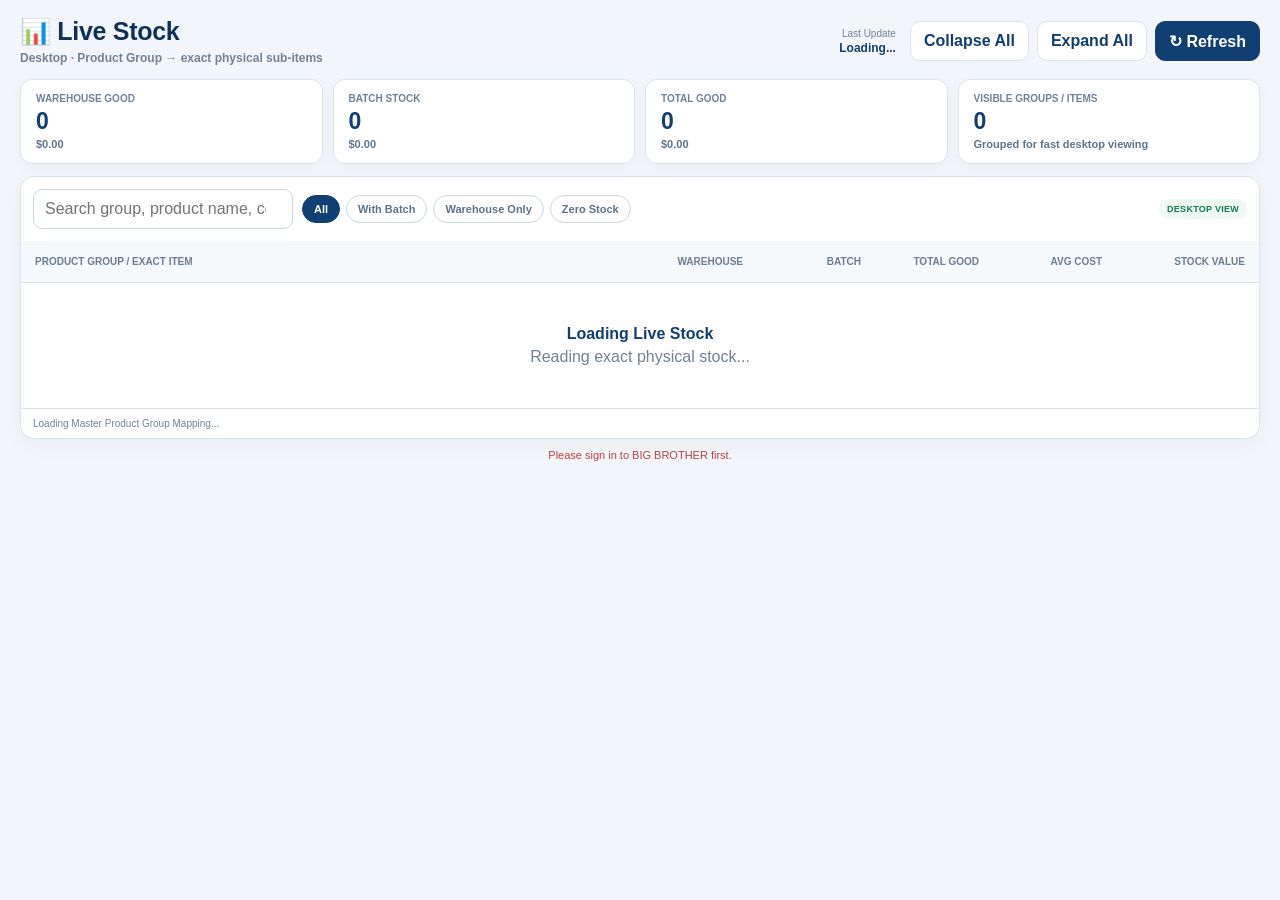
==== commit c242d34d: "Migrate Live Stock Report frontend to Supabase" ====
--- a/index.html
+++ b/index.html
@@ -1,706 +1,40 @@
 <!doctype html>
 <html lang="en">
 <head>
-<meta charset="utf-8">
-<meta name="viewport" content="width=device-width,initial-scale=1">
-<title>BIG BROTHER — Stock Report Desktop V3.1 Cache First</title>
-<style>
-*{box-sizing:border-box}
-:root{
-  --navy:#123f73;
-  --navy-2:#0d315c;
-  --blue:#2368bd;
-  --blue-soft:#edf5ff;
-  --green:#167a55;
-  --green-soft:#eef9f4;
-  --amber:#a96900;
-  --amber-soft:#fff7e8;
-  --red:#b94141;
-  --red-soft:#fff0f0;
-  --line:#d9e3ee;
-  --line-2:#e9eef4;
-  --muted:#718297;
-  --text:#22384f;
-  --bg:#f2f6fa;
-  --white:#fff;
-}
-html,body{
-  margin:0;
-  min-height:100%;
-  font-family:"Segoe UI",Tahoma,Arial,sans-serif;
-  background:var(--bg);
-  color:var(--text);
-}
-body{min-width:1040px}
-button,input,select{font:inherit}
-button{cursor:pointer}
-.page{max-width:1580px;margin:0 auto;padding:18px 20px 28px}
-.topbar{
-  display:flex;
-  align-items:center;
-  justify-content:space-between;
-  gap:18px;
-  margin-bottom:14px;
-}
-.title-wrap{min-width:0}
-.title{
-  font-size:25px;
-  line-height:1.1;
-  color:var(--navy-2);
-  font-weight:900;
-  letter-spacing:-.3px;
-}
-.subtitle{
-  margin-top:5px;
-  font-size:12px;
-  color:var(--muted);
-  font-weight:600;
-}
-.top-actions{display:flex;align-items:center;gap:8px}
-.updated{
-  text-align:right;
-  font-size:10px;
-  color:var(--muted);
-  margin-right:6px;
-}
-.updated strong{
-  display:block;
-  margin-top:2px;
-  font-size:12px;
-  color:var(--navy);
-}
-.icon-btn,.primary-btn,.ghost-btn,.danger-btn{
-  border:1px solid var(--line);
-  border-radius:10px;
-  min-height:40px;
-  padding:9px 13px;
-  font-weight:800;
-  background:#fff;
-  color:var(--navy);
-}
-.primary-btn{background:var(--navy);border-color:var(--navy);color:#fff}
-.ghost-btn:hover,.icon-btn:hover{background:#f7faff}
-.danger-btn{background:var(--red);border-color:var(--red);color:#fff}
-.danger-btn:disabled{opacity:.45;cursor:not-allowed}
-.panel{
-  background:#fff;
-  border:1px solid var(--line);
-  border-radius:14px;
-  box-shadow:0 6px 20px rgba(24,54,87,.045);
-}
-.toolbar{
-  display:flex;
-  align-items:center;
-  gap:9px;
-  padding:12px;
-}
-.search{
-  height:40px;
-  min-width:260px;
-  border:1px solid #cbd7e5;
-  border-radius:9px;
-  outline:none;
-  padding:8px 11px;
-  background:#fff;
-  color:var(--text);
-}
-.search:focus,select:focus,input:focus{
-  border-color:#8fb4de;
-  box-shadow:0 0 0 3px #edf5ff;
-  outline:none;
-}
-.select,.date-input{
-  height:40px;
-  border:1px solid #cbd7e5;
-  border-radius:9px;
-  background:#fff;
-  color:var(--text);
-  padding:7px 10px;
-}
-.chips{display:flex;gap:6px;align-items:center;flex-wrap:wrap}
-.chip{
-  border:1px solid #cbd7e5;
-  background:#fff;
-  color:#5d7389;
-  border-radius:999px;
-  padding:7px 11px;
-  font-size:11px;
-  font-weight:800;
-}
-.chip.active{
-  background:var(--navy);
-  border-color:var(--navy);
-  color:#fff;
-}
-.status{
-  margin-top:10px;
-  min-height:17px;
-  text-align:center;
-  font-size:11px;
-  color:var(--muted);
-}
-.status.ok{color:var(--green)}
-.status.warn{color:var(--amber)}
-.status.error{color:var(--red)}
-.empty{
-  padding:36px 20px;
-  text-align:center;
-  color:#8090a1;
-  font-size:13px;
-}
-.pill{
-  display:inline-flex;
-  align-items:center;
-  justify-content:center;
-  border-radius:999px;
-  padding:5px 8px;
-  font-size:9px;
-  font-weight:900;
-  letter-spacing:.03em;
-}
-.pill.good{background:var(--green-soft);color:var(--green)}
-.pill.warn{background:var(--amber-soft);color:var(--amber)}
-.pill.closed{background:#eef2f6;color:#5d7085}
-.pill.bad{background:var(--red-soft);color:var(--red)}
-.num{font-variant-numeric:tabular-nums}
-.loading{
-  padding:42px 20px;
-  text-align:center;
-  color:var(--muted);
-}
-.loading strong{display:block;color:var(--navy);margin-bottom:5px}
-
-.summary-grid{
-  display:grid;
-  grid-template-columns:repeat(4,1fr);
-  gap:10px;
-  margin-bottom:12px;
-}
-.summary-card{
-  background:#fff;
-  border:1px solid var(--line);
-  border-radius:12px;
-  padding:13px 15px;
-  box-shadow:0 4px 14px rgba(24,54,87,.035);
-}
-.summary-card small{
-  display:block;
-  color:var(--muted);
-  font-size:10px;
-  font-weight:900;
-  text-transform:uppercase;
-}
-.summary-card strong{
-  display:block;
-  margin-top:6px;
-  font-size:23px;
-  line-height:1;
-  color:var(--navy);
-}
-.summary-card span{
-  display:block;
-  margin-top:5px;
-  color:#60758c;
-  font-size:11px;
-  font-weight:700;
-}
-.stock-table{overflow:hidden}
-.stock-head,.stock-line{
-  display:grid;
-  grid-template-columns:minmax(360px,1.8fr) 110px 110px 110px 115px 135px;
-  align-items:center;
-  gap:8px;
-}
-.stock-head{
-  min-height:42px;
-  padding:0 14px;
-  background:#f6f9fc;
-  border-bottom:1px solid var(--line);
-  color:#6a7e92;
-  font-size:10px;
-  font-weight:900;
-  text-transform:uppercase;
-}
-.stock-head>div:not(:first-child){text-align:right}
-.stock-line{
-  min-height:54px;
-  padding:7px 14px;
-  border-bottom:1px solid var(--line-2);
-}
-.stock-line:last-child{border-bottom:0}
-.stock-line.group{
-  background:#fbfdff;
-  cursor:pointer;
-}
-.stock-line.group:hover{background:#f3f8ff}
-.stock-line.child{
-  background:#fff;
-  padding-left:44px;
-}
-.stock-line.exact{
-  background:#fff;
-}
-.product-cell{min-width:0}
-.product-main{
-  display:flex;
-  align-items:center;
-  gap:9px;
-  min-width:0;
-}
-.chev{
-  width:22px;height:22px;
-  display:flex;align-items:center;justify-content:center;
-  border-radius:6px;
-  color:var(--navy);
-  background:#edf4fb;
-  font-size:11px;
-  flex:0 0 22px;
-}
-.product-name{
-  min-width:0;
-  color:var(--navy-2);
-  font-size:13px;
-  font-weight:900;
-  white-space:nowrap;
-  overflow:hidden;
-  text-overflow:ellipsis;
-}
-.stock-line.child .product-name{font-size:12px;font-weight:800;color:#37536f}
-.product-sub{
-  margin-top:3px;
-  margin-left:31px;
-  color:#7b8c9e;
-  font-size:10px;
-  white-space:nowrap;
-  overflow:hidden;
-  text-overflow:ellipsis;
-}
-.stock-line.child .product-sub{margin-left:0}
-.stock-num{
-  text-align:right;
-  font-size:14px;
-  font-weight:900;
-  color:#405a72;
-}
-.stock-num.wh{color:var(--blue)}
-.stock-num.batch{color:var(--amber)}
-.stock-num.total{color:var(--green)}
-.value-num{text-align:right;font-size:12px;font-weight:800;color:#425b74}
-.batch-link{
-  border:0;
-  background:transparent;
-  padding:4px 0;
-  color:var(--amber);
-  font-weight:900;
-  text-align:right;
-}
-.child-batch-detail{
-  grid-column:1/-1;
-  margin:4px 0 2px;
-  padding:9px 12px;
-  border:1px dashed #d7e2ed;
-  border-radius:9px;
-  background:#fafcff;
-}
-.batch-detail-line{
-  display:grid;
-  grid-template-columns:130px 1fr 1fr 100px;
-  gap:12px;
-  align-items:center;
-  padding:6px 0;
-  border-bottom:1px solid #edf1f5;
-  font-size:10px;
-}
-.batch-detail-line:last-child{border-bottom:0}
-.batch-detail-line strong{color:var(--navy)}
-.batch-detail-line .right{text-align:right;font-weight:900;color:var(--amber)}
-.group-tools{margin-left:auto;display:flex;gap:6px}
-.mapping-note{
-  padding:9px 12px;
-  border-top:1px solid var(--line);
-  color:#708398;
-  font-size:10px;
-}
-.mapping-note.warn{color:var(--amber);background:var(--amber-soft)}
-</style>
+<meta charset="utf-8"><meta name="viewport" content="width=device-width,initial-scale=1">
+<title>BIG BROTHER — Live Stock Supabase</title>
+<style>html,body{margin:0;min-height:100%;background:#eef3f8;font-family:Arial,sans-serif}.bb-loader{min-height:100vh;display:flex;align-items:center;justify-content:center}.bb-card{background:#fff;border:1px solid #d9e2ef;border-radius:14px;padding:22px 28px;box-shadow:0 8px 30px #173a6615;color:#17457a;font-weight:800}.bb-sub{margin-top:6px;color:#6b7280;font-size:12px;font-weight:600}</style>
 </head>
 <body>
-<div class="page">
-  <div class="topbar">
-    <div class="title-wrap">
-      <div class="title">📊 Live Stock</div>
-      <div class="subtitle">Desktop · Product Group → exact physical sub-items</div>
-    </div>
-    <div class="top-actions">
-      <div class="updated">Last Update<strong id="lastUpdate">Loading...</strong></div>
-      <button class="ghost-btn" id="collapseBtn" type="button">Collapse All</button>
-      <button class="ghost-btn" id="expandBtn" type="button">Expand All</button>
-      <button class="primary-btn" id="refreshBtn" type="button">↻ Refresh</button>
-    </div>
-  </div>
+<div class="bb-loader"><div class="bb-card">Loading BIG BROTHER Live Stock…<div class="bb-sub">Secure Supabase stock database</div></div></div>
+<script>
+(async function(){
+  try{
+    const response=await fetch('legacy-google-v3.1.html?v=20260910-1',{cache:'no-store'});
+    if(!response.ok)throw new Error('Could not load Live Stock source.');
+    let html=await response.text();
 
-  <div class="summary-grid">
-    <div class="summary-card"><small>Warehouse Good</small><strong id="sumWH">0</strong><span id="sumWHValue">$0.00</span></div>
-    <div class="summary-card"><small>Batch Stock</small><strong id="sumBatch">0</strong><span id="sumBatchValue">$0.00</span></div>
-    <div class="summary-card"><small>Total Good</small><strong id="sumTotal">0</strong><span id="sumTotalValue">$0.00</span></div>
-    <div class="summary-card"><small>Visible Groups / Items</small><strong id="sumVisible">0</strong><span>Grouped for fast desktop viewing</span></div>
-  </div>
+    const adapter='<scr'+'ipt src="supabase-stock-report-adapter.js?v=20260910-1"></scr'+'ipt>';
+    const headClose=html.toLowerCase().indexOf('</head>');
+    if(headClose<0)throw new Error('Live Stock source is missing </head>.');
+    html=html.slice(0,headClose)+adapter+'\n'+html.slice(headClose);
 
-  <div class="panel">
-    <div class="toolbar">
-      <input id="searchInput" class="search" type="search" autocomplete="off" placeholder="Search group, product name, code or barcode">
-      <div class="chips">
-        <button class="chip active" data-filter="all" type="button">All</button>
-        <button class="chip" data-filter="batch" type="button">With Batch</button>
-        <button class="chip" data-filter="warehouse" type="button">Warehouse Only</button>
-        <button class="chip" data-filter="zero" type="button">Zero Stock</button>
-      </div>
-      <div class="group-tools">
-        <span class="pill good">DESKTOP VIEW</span>
-      </div>
-    </div>
+    const marker='const cached=readCache();';
+    const cutover=`// SUPABASE LIVE STOCK CUTOVER\njsonpRequest=window.BBStockReportAdapter.jsonpRequest;\ntry{localStorage.removeItem(CACHE_KEY);}catch(_){}\nreadCache=()=>null;\nsaveCache=()=>{};\n${marker}`;
+    if(!html.includes(marker))throw new Error('Live Stock cutover marker was not found.');
+    html=html.replace(marker,cutover);
 
-    <div class="stock-table">
-      <div class="stock-head">
-        <div>Product Group / Exact Item</div>
-        <div>Warehouse</div>
-        <div>Batch</div>
-        <div>Total Good</div>
-        <div>Avg Cost</div>
-        <div>Stock Value</div>
-      </div>
-      <div id="rows"><div class="loading"><strong>Loading Live Stock</strong>Reading exact physical stock...</div></div>
-      <div id="mappingNote" class="mapping-note">Loading Master Product Group Mapping...</div>
-    </div>
-  </div>
-  <div id="status" class="status">Loading saved report...</div>
-</div>
+    html=html.replace('<title>BIG BROTHER — Stock Report Desktop V3.1 Cache First</title>','<title>BIG BROTHER — Live Stock Supabase</title>');
+    html=html.replaceAll('Stock Database','Supabase Stock Database');
 
-<script>
-
-const STOCK_DATABASE_API_URL="https://script.google.com/macros/s/AKfycbyVDVD72ed4zCxK32Rkx-kHZLgyG6aZwdnSmFH4S47RjVmm_C9b9v7xfpkCkgO1XVo3/exec";
-const REQUEST_TIMEOUT_MS=30000;
-const $=id=>document.getElementById(id);
-const esc=value=>String(value==null?"":value).replace(/[&<>"']/g,c=>({"&":"&amp;","<":"&lt;",">":"&gt;",'"':"&quot;","'":"&#39;"})[c]);
-const qty=value=>Number(value||0).toLocaleString("en-US",{maximumFractionDigits:2});
-const money=value=>"$"+Number(value||0).toLocaleString("en-US",{minimumFractionDigits:2,maximumFractionDigits:2});
-
-function parseDateParts(value){
-  const text=String(value||"").trim();
-  const m=text.match(/^(\d{4})-(\d{2})-(\d{2})(?:[ T](\d{2}):(\d{2})(?::(\d{2}))?)?$/);
-  if(!m)return null;
-  return {year:+m[1],month:+m[2],day:+m[3],hour:+(m[4]||0),minute:+(m[5]||0)};
-}
-function formatVisibleDateTime(value){
-  const p=parseDateParts(value);
-  if(!p)return String(value||"-");
-  const months=["Jan","Feb","Mar","Apr","May","Jun","Jul","Aug","Sep","Oct","Nov","Dec"];
-  const date=String(p.day).padStart(2,"0")+"-"+months[p.month-1]+"-"+p.year;
-  return String(value||"").includes(":")
-    ? date+" · "+String(p.hour).padStart(2,"0")+":"+String(p.minute).padStart(2,"0")
-    : date;
-}
-function setStatus(message,type=""){
-  const el=$("status");
-  if(!el)return;
-  el.textContent=message||"";
-  el.className="status"+(type?" "+type:"");
-}
-function jsonpRequest(action,params={},timeoutMs=REQUEST_TIMEOUT_MS){
-  return new Promise((resolve,reject)=>{
-    const callback="bbStockDesktop_"+Date.now()+"_"+Math.random().toString(36).slice(2);
-    const script=document.createElement("script");
-    let done=false;
-    function cleanup(){
-      if(done)return;
-      done=true;
-      try{delete window[callback]}catch(_){
-        window[callback]=undefined;
-      }
-      script.remove();
-    }
-    window[callback]=data=>{cleanup();resolve(data)};
-    script.onerror=()=>{cleanup();reject(new Error("Could not connect to Stock Database."))};
-    const query=new URLSearchParams({action,callback,t:String(Date.now()),...Object.fromEntries(Object.entries(params).map(([k,v])=>[k,String(v??"")]))});
-    script.src=STOCK_DATABASE_API_URL+"?"+query.toString();
-    document.body.appendChild(script);
-    setTimeout(()=>{
-      if(!done){
-        cleanup();
-        reject(new Error("Stock Database request timed out."));
-      }
-    },timeoutMs);
-  });
-}
-
-
-const CACHE_KEY="bb_stock_report_desktop_v30";
-const CACHE_MAX_AGE=24*60*60*1000;
-const SMART_SYNC_MS=30000;
-
-let report=null;
-let filter="all";
-let openGroups=new Set();
-let openBatchRows=new Set();
-let revision="0";
-let syncBusy=false;
-let timer=null;
-
-function readCache(){
-  try{
-    const parsed=JSON.parse(localStorage.getItem(CACHE_KEY)||"null");
-    if(!parsed || !parsed.savedAt || Date.now()-parsed.savedAt>CACHE_MAX_AGE)return null;
-    return parsed.data||null;
-  }catch(_){return null}
-}
-function saveCache(data){
-  try{localStorage.setItem(CACHE_KEY,JSON.stringify({savedAt:Date.now(),data}))}catch(_){}
-}
-
-function displayData(){
-  const grouped=report?.groupedLive || null;
-  if(grouped){
-    return {
-      mappingValid:grouped.mappingValid!==false,
-      warnings:grouped.warnings||[],
-      errors:grouped.errors||[],
-      groups:Array.isArray(grouped.groups)?grouped.groups:[],
-      exact:Array.isArray(grouped.exactProducts)?grouped.exactProducts:[]
-    };
+    document.open();
+    document.write(html);
+    document.close();
+  }catch(error){
+    console.error(error);
+    document.body.innerHTML='<div class="bb-loader"><div class="bb-card">Could not open Live Stock<div class="bb-sub">'+String(error?.message||error)+'</div></div></div>';
   }
-  return {mappingValid:false,warnings:[],errors:["Stock Database is using an older report format."],groups:[],exact:Array.isArray(report?.products)?report.products:[]};
-}
-
-function matchesFilter(item){
-  if(filter==="batch")return Number(item.batchPending||0)>0;
-  if(filter==="warehouse")return Number(item.warehouseGood||0)>0 && Number(item.batchPending||0)===0;
-  if(filter==="zero")return Number(item.totalGood||0)===0;
-  return true;
-}
-
-function searchText(){
-  return String($("searchInput").value||"").trim().toLowerCase();
-}
-
-function groupMatches(group,q){
-  if(!matchesFilter(group))return false;
-  if(!q)return true;
-  const groupHit=[
-    group.groupName,group.groupCode,group.unit
-  ].join(" ").toLowerCase().includes(q);
-  const memberHit=(group.members||[]).some(m=>[
-    m.productName,m.productCode,m.barcode,m.category,m.unit
-  ].join(" ").toLowerCase().includes(q));
-  return groupHit||memberHit;
-}
-
-function exactMatches(item,q){
-  if(!matchesFilter(item))return false;
-  if(!q)return true;
-  return [item.productName,item.productCode,item.barcode,item.category,item.unit]
-    .join(" ").toLowerCase().includes(q);
-}
-
-function batchDetailHtml(item,key){
-  if(!openBatchRows.has(key))return "";
-  const batches=(item.batches||[]).filter(b=>Number(b.pendingQty||0)>0);
-  if(!batches.length)return "";
-  return `<div class="child-batch-detail">
-    ${batches.map(b=>`<div class="batch-detail-line">
-      <strong>${esc(b.batchId||"-")}</strong>
-      <span>${esc(b.salesmanName||"-")}</span>
-      <span>${esc(b.locationName||b.locationCode||"-")}</span>
-      <span class="right">${qty(b.pendingQty)}</span>
-    </div>`).join("")}
-  </div>`;
-}
-
-function childRowHtml(member,groupCode){
-  const key=groupCode+"::"+member.productCode;
-  const hasBatch=Number(member.batchPending||0)>0;
-  return `<div class="stock-line child">
-    <div class="product-cell">
-      <div class="product-name">${esc(member.productName||member.productCode||"-")}</div>
-      <div class="product-sub">${esc(member.productCode||"")}${member.unit?" · "+esc(member.unit):""}</div>
-    </div>
-    <div class="stock-num wh">${qty(member.warehouseGood)}</div>
-    <button class="batch-link" ${hasBatch?"":"disabled"} type="button" onclick="toggleBatchRow('${esc(key)}')">${qty(member.batchPending)}${hasBatch?" ▾":""}</button>
-    <div class="stock-num total">${qty(member.totalGood)}</div>
-    <div class="value-num">${money(member.averageCost)}</div>
-    <div class="value-num">${money(member.totalValue)}</div>
-    ${batchDetailHtml(member,key)}
-  </div>`;
-}
-
-function groupRowHtml(group,q){
-  const forced=!!q && (group.members||[]).some(m=>[
-    m.productName,m.productCode,m.barcode,m.category,m.unit
-  ].join(" ").toLowerCase().includes(q));
-  const open=openGroups.has(group.groupCode)||forced;
-  return `<div>
-    <div class="stock-line group" onclick="toggleGroup('${esc(group.groupCode)}')">
-      <div class="product-cell">
-        <div class="product-main">
-          <span class="chev">${open?"▼":"▶"}</span>
-          <div class="product-name">${esc(group.groupName||group.groupCode||"-")}</div>
-        </div>
-        <div class="product-sub">${esc(group.groupCode||"")} · ${Number(group.memberCount||0)} sub-item${Number(group.memberCount||0)===1?"":"s"}${group.unit?" · "+esc(group.unit):""}</div>
-      </div>
-      <div class="stock-num wh">${qty(group.warehouseGood)}</div>
-      <div class="stock-num batch">${qty(group.batchPending)}</div>
-      <div class="stock-num total">${qty(group.totalGood)}</div>
-      <div class="value-num">${money(group.averageCost)}</div>
-      <div class="value-num">${money(group.totalValue)}</div>
-    </div>
-    ${open?(group.members||[]).map(m=>childRowHtml(m,group.groupCode)).join(""):""}
-  </div>`;
-}
-
-function exactRowHtml(item){
-  const key="EXACT::"+(item.productCode||item.productName);
-  const hasBatch=Number(item.batchPending||0)>0;
-  return `<div class="stock-line exact">
-    <div class="product-cell">
-      <div class="product-name">${esc(item.productName||item.productCode||"-")}</div>
-      <div class="product-sub">EXACT ITEM · ${esc(item.productCode||"")}${item.unit?" · "+esc(item.unit):""}</div>
-    </div>
-    <div class="stock-num wh">${qty(item.warehouseGood)}</div>
-    <button class="batch-link" ${hasBatch?"":"disabled"} type="button" onclick="toggleBatchRow('${esc(key)}')">${qty(item.batchPending)}${hasBatch?" ▾":""}</button>
-    <div class="stock-num total">${qty(item.totalGood)}</div>
-    <div class="value-num">${money(item.averageCost)}</div>
-    <div class="value-num">${money(item.totalValue)}</div>
-    ${batchDetailHtml(item,key)}
-  </div>`;
-}
-
-function render(){
-  if(!report)return;
-  const d=displayData();
-  const q=searchText();
-  const groups=d.groups.filter(g=>groupMatches(g,q));
-  const exact=d.exact.filter(x=>exactMatches(x,q));
-  $("sumVisible").textContent=String(groups.length+exact.length);
-
-  const totals=report.totals||{};
-  $("sumWH").textContent=qty(totals.warehouseQty);
-  $("sumBatch").textContent=qty(totals.batchQty);
-  $("sumTotal").textContent=qty(totals.totalGoodQty);
-  $("sumWHValue").textContent=money(totals.warehouseValue);
-  $("sumBatchValue").textContent=money(totals.batchValue);
-  $("sumTotalValue").textContent=money(totals.totalGoodValue);
-  $("lastUpdate").textContent=formatVisibleDateTime(report.lastUpdate||report.generatedAt||"");
-
-  let html=groups.map(g=>groupRowHtml(g,q)).join("")+exact.map(exactRowHtml).join("");
-  $("rows").innerHTML=html||'<div class="empty">No stock matches this view.</div>';
-
-  const note=$("mappingNote");
-  if(d.mappingValid){
-    note.className="mapping-note";
-    note.textContent="Live Stock is grouped by Master Product Group Mapping. Exact database stock remains unchanged.";
-  }else{
-    note.className="mapping-note warn";
-    note.textContent="Product Group Mapping has an issue, so exact products are shown without grouping. "+(d.errors[0]||"");
-  }
-}
-
-function toggleGroup(code){
-  if(openGroups.has(code))openGroups.delete(code);else openGroups.add(code);
-  render();
-}
-window.toggleGroup=toggleGroup;
-
-function findItemByBatchKey(key){
-  const d=displayData();
-  if(key.startsWith("EXACT::")){
-    const code=key.slice(7);
-    return d.exact.find(x=>(x.productCode||x.productName)===code);
-  }
-  const parts=key.split("::");
-  const group=d.groups.find(g=>g.groupCode===parts[0]);
-  return (group?.members||[]).find(m=>m.productCode===parts[1]);
-}
-
-function toggleBatchRow(key){
-  if(openBatchRows.has(key))openBatchRows.delete(key);else openBatchRows.add(key);
-  render();
-}
-window.toggleBatchRow=toggleBatchRow;
-
-async function loadReport(options={}){
-  if(syncBusy)return;
-  syncBusy=true;
-  const quiet=!!options.quiet;
-  if(!quiet)setStatus("Refreshing Live Stock...","warn");
-  try{
-    const data=await jsonpRequest("stockReportFast",{forceSync:options.forceSync?"1":"0"},30000);
-    if(!data||data.success!==true)throw new Error(data?.error||"Could not load Live Stock.");
-    report=data;
-    revision=String(data.revision||"0");
-    saveCache(data);
-    render();
-    setStatus("Live Stock ready · grouped view is display-only; exact stock remains the source of truth.","ok");
-  }catch(error){
-    setStatus(error?.message||"Could not load Live Stock.","error");
-  }finally{
-    syncBusy=false;
-  }
-}
-
-async function smartCheck(){
-  if(syncBusy)return;
-  try{
-    const data=await jsonpRequest("revision",{},10000);
-    const next=String(data?.revision||data?.value||"0");
-    if(next && next!==revision)await loadReport({quiet:true,forceSync:false});
-  }catch(_){}
-}
-
-document.querySelectorAll("[data-filter]").forEach(btn=>btn.addEventListener("click",()=>{
-  document.querySelectorAll("[data-filter]").forEach(x=>x.classList.remove("active"));
-  btn.classList.add("active");
-  filter=btn.dataset.filter;
-  render();
-}));
-$("searchInput").addEventListener("input",render);
-$("refreshBtn").addEventListener("click",()=>loadReport({forceSync:true}));
-$("expandBtn").addEventListener("click",()=>{
-  const d=displayData(); d.groups.forEach(g=>openGroups.add(g.groupCode)); render();
-});
-$("collapseBtn").addEventListener("click",()=>{openGroups.clear();openBatchRows.clear();render();});
-
-const cached=readCache();
-
-if(cached){
-  /*
-   * V3.1 CACHE-FIRST:
-   * Show saved Live Stock immediately.
-   * Then make only a tiny revision check.
-   * Full Stock Activity is fetched only when revision changed
-   * or accountant presses Refresh.
-   */
-  report=cached;
-  revision=String(cached.revision||"0");
-  render();
-  setStatus(
-    "Saved Live Stock ready · light Smart Sync active.",
-    "ok"
-  );
-
-  setTimeout(
-    smartCheck,
-    250
-  );
-}else{
-  loadReport({
-    quiet:false,
-    forceSync:false
-  });
-}
-
-timer=setInterval(
-  smartCheck,
-  SMART_SYNC_MS
-);
+})();
 </script>
 </body>
-</html>
+</html>
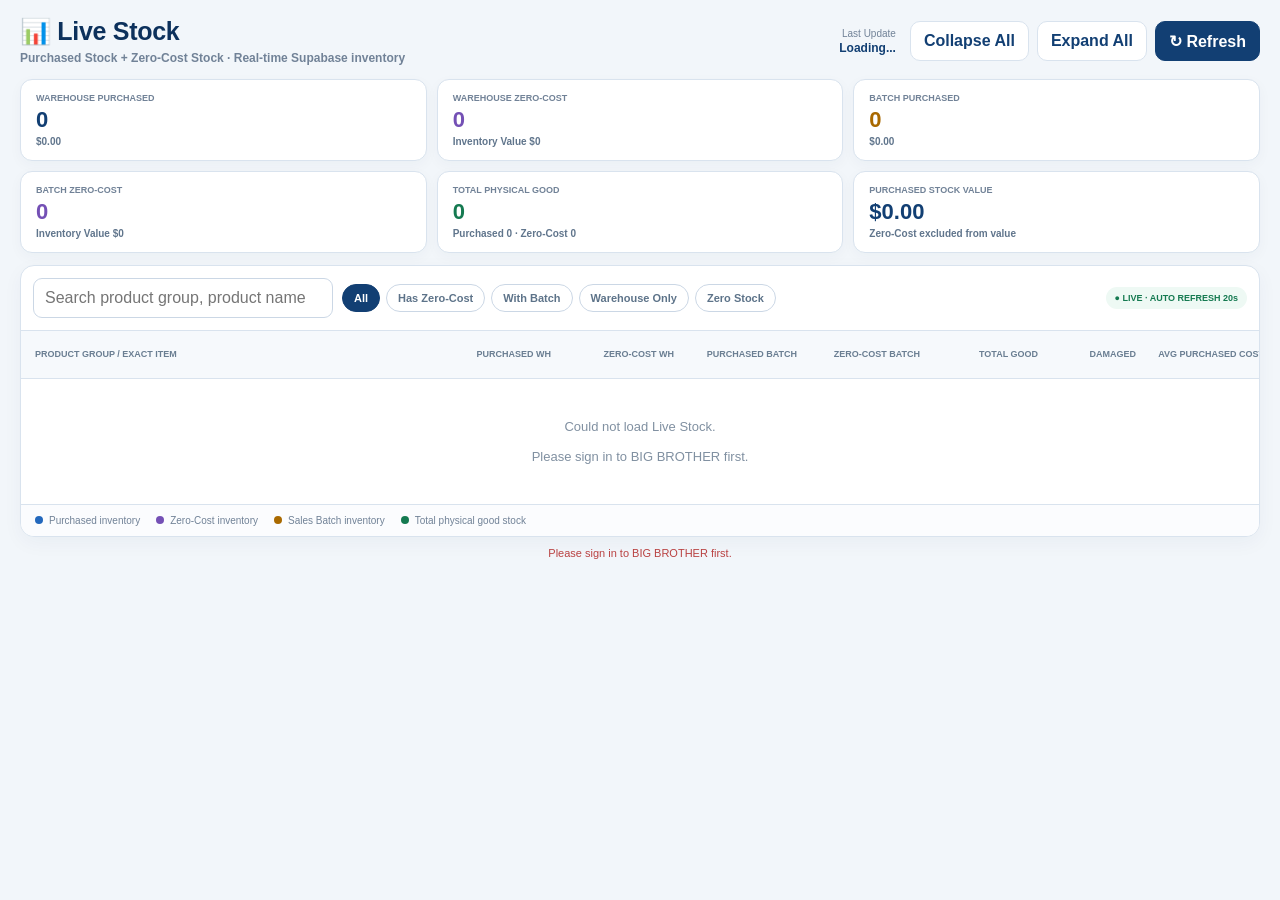
==== commit bf21a622: "Update index.html" ====
--- a/index.html
+++ b/index.html
@@ -1,40 +1,3448 @@
 <!doctype html>
 <html lang="en">
+
 <head>
-<meta charset="utf-8"><meta name="viewport" content="width=device-width,initial-scale=1">
-<title>BIG BROTHER — Live Stock Supabase</title>
-<style>html,body{margin:0;min-height:100%;background:#eef3f8;font-family:Arial,sans-serif}.bb-loader{min-height:100vh;display:flex;align-items:center;justify-content:center}.bb-card{background:#fff;border:1px solid #d9e2ef;border-radius:14px;padding:22px 28px;box-shadow:0 8px 30px #173a6615;color:#17457a;font-weight:800}.bb-sub{margin-top:6px;color:#6b7280;font-size:12px;font-weight:600}</style>
+
+<meta charset="utf-8">
+
+<meta
+  name="viewport"
+  content="width=device-width,initial-scale=1"
+>
+
+<title>
+  BIG BROTHER — Live Stock
+</title>
+
+
+<style>
+
+*{
+  box-sizing:border-box;
+}
+
+:root{
+
+  --navy:#123f73;
+  --navy-dark:#0d315c;
+
+  --blue:#2368bd;
+  --blue-soft:#edf5ff;
+
+  --green:#157a51;
+  --green-soft:#eef9f4;
+
+  --purple:#7450b5;
+  --purple-soft:#f3effc;
+
+  --amber:#a96900;
+  --amber-soft:#fff7e8;
+
+  --red:#b94141;
+  --red-soft:#fff0f0;
+
+  --line:#d9e3ee;
+  --line-soft:#e9eef4;
+
+  --muted:#718297;
+
+  --text:#22384f;
+
+  --bg:#f2f6fa;
+
+  --white:#fff;
+}
+
+
+html,
+body{
+
+  margin:0;
+
+  min-height:100%;
+
+  font-family:
+    "Segoe UI",
+    Tahoma,
+    Arial,
+    sans-serif;
+
+  background:
+    var(--bg);
+
+  color:
+    var(--text);
+
+}
+
+
+body{
+  min-width:1180px;
+}
+
+
+button,
+input{
+
+  font:inherit;
+
+}
+
+
+button{
+  cursor:pointer;
+}
+
+
+.page{
+
+  max-width:1800px;
+
+  margin:
+    0 auto;
+
+  padding:
+    18px 20px 28px;
+
+}
+
+
+body.embed .page{
+
+  padding-top:12px;
+
+}
+
+
+/* ============================================================
+   TOP
+   ============================================================ */
+
+.topbar{
+
+  display:flex;
+
+  align-items:center;
+
+  justify-content:space-between;
+
+  gap:18px;
+
+  margin-bottom:14px;
+
+}
+
+
+.title-wrap{
+
+  min-width:0;
+
+}
+
+
+.title{
+
+  font-size:25px;
+
+  line-height:1.1;
+
+  color:
+    var(--navy-dark);
+
+  font-weight:900;
+
+  letter-spacing:-.3px;
+
+}
+
+
+.subtitle{
+
+  margin-top:5px;
+
+  font-size:12px;
+
+  color:
+    var(--muted);
+
+  font-weight:600;
+
+}
+
+
+.top-actions{
+
+  display:flex;
+
+  align-items:center;
+
+  gap:8px;
+
+}
+
+
+.updated{
+
+  text-align:right;
+
+  font-size:10px;
+
+  color:
+    var(--muted);
+
+  margin-right:6px;
+
+}
+
+
+.updated strong{
+
+  display:block;
+
+  margin-top:2px;
+
+  font-size:12px;
+
+  color:
+    var(--navy);
+
+}
+
+
+.btn{
+
+  border:
+    1px solid
+    var(--line);
+
+  border-radius:10px;
+
+  min-height:40px;
+
+  padding:
+    9px 13px;
+
+  font-weight:800;
+
+  background:#fff;
+
+  color:
+    var(--navy);
+
+}
+
+
+.btn.primary{
+
+  background:
+    var(--navy);
+
+  border-color:
+    var(--navy);
+
+  color:#fff;
+
+}
+
+
+.btn:hover{
+
+  filter:
+    brightness(.98);
+
+}
+
+
+/* ============================================================
+   SUMMARY
+   ============================================================ */
+
+.summary-grid{
+
+  display:grid;
+
+  grid-template-columns:
+    repeat(
+      6,
+      minmax(0,1fr)
+    );
+
+  gap:10px;
+
+  margin-bottom:12px;
+
+}
+
+
+.summary-card{
+
+  background:#fff;
+
+  border:
+    1px solid
+    var(--line);
+
+  border-radius:12px;
+
+  padding:
+    13px 15px;
+
+  box-shadow:
+    0 4px 14px
+    rgba(24,54,87,.035);
+
+}
+
+
+.summary-card small{
+
+  display:block;
+
+  color:
+    var(--muted);
+
+  font-size:9px;
+
+  font-weight:900;
+
+  text-transform:uppercase;
+
+}
+
+
+.summary-card strong{
+
+  display:block;
+
+  margin-top:6px;
+
+  font-size:22px;
+
+  line-height:1;
+
+  color:
+    var(--navy);
+
+}
+
+
+.summary-card span{
+
+  display:block;
+
+  margin-top:5px;
+
+  color:#60758c;
+
+  font-size:10px;
+
+  font-weight:700;
+
+}
+
+
+.summary-card.zero strong{
+
+  color:
+    var(--purple);
+
+}
+
+
+.summary-card.batch strong{
+
+  color:
+    var(--amber);
+
+}
+
+
+.summary-card.total strong{
+
+  color:
+    var(--green);
+
+}
+
+
+/* ============================================================
+   PANEL
+   ============================================================ */
+
+.panel{
+
+  background:#fff;
+
+  border:
+    1px solid
+    var(--line);
+
+  border-radius:14px;
+
+  box-shadow:
+    0 6px 20px
+    rgba(24,54,87,.045);
+
+  overflow:hidden;
+
+}
+
+
+.toolbar{
+
+  display:flex;
+
+  align-items:center;
+
+  gap:9px;
+
+  padding:12px;
+
+  border-bottom:
+    1px solid
+    var(--line);
+
+}
+
+
+.search{
+
+  height:40px;
+
+  min-width:300px;
+
+  border:
+    1px solid
+    #cbd7e5;
+
+  border-radius:9px;
+
+  outline:none;
+
+  padding:
+    8px 11px;
+
+  background:#fff;
+
+  color:
+    var(--text);
+
+}
+
+
+.search:focus{
+
+  border-color:#8fb4de;
+
+  box-shadow:
+    0 0 0 3px
+    #edf5ff;
+
+}
+
+
+.chips{
+
+  display:flex;
+
+  gap:6px;
+
+  align-items:center;
+
+  flex-wrap:wrap;
+
+}
+
+
+.chip{
+
+  border:
+    1px solid
+    #cbd7e5;
+
+  background:#fff;
+
+  color:#5d7389;
+
+  border-radius:999px;
+
+  padding:
+    7px 11px;
+
+  font-size:11px;
+
+  font-weight:800;
+
+}
+
+
+.chip.active{
+
+  background:
+    var(--navy);
+
+  border-color:
+    var(--navy);
+
+  color:#fff;
+
+}
+
+
+.spacer{
+
+  flex:1;
+
+}
+
+
+.live-pill{
+
+  display:inline-flex;
+
+  align-items:center;
+
+  border-radius:999px;
+
+  padding:
+    6px 9px;
+
+  background:
+    var(--green-soft);
+
+  color:
+    var(--green);
+
+  font-size:9px;
+
+  font-weight:900;
+
+}
+
+
+/* ============================================================
+   STOCK TABLE
+   ============================================================ */
+
+.stock-table{
+
+  overflow:auto;
+
+}
+
+
+.stock-head,
+.stock-line{
+
+  display:grid;
+
+  grid-template-columns:
+
+    minmax(300px,1.9fr)
+
+    115px
+    115px
+
+    115px
+    115px
+
+    110px
+
+    90px
+
+    120px
+
+    135px;
+
+  align-items:center;
+
+  gap:8px;
+
+  min-width:1400px;
+
+}
+
+
+.stock-head{
+
+  min-height:48px;
+
+  padding:
+    0 14px;
+
+  background:#f6f9fc;
+
+  border-bottom:
+    1px solid
+    var(--line);
+
+  color:#6a7e92;
+
+  font-size:9px;
+
+  font-weight:900;
+
+  text-transform:uppercase;
+
+}
+
+
+.stock-head>div:not(:first-child){
+
+  text-align:right;
+
+}
+
+
+.stock-line{
+
+  min-height:56px;
+
+  padding:
+    7px 14px;
+
+  border-bottom:
+    1px solid
+    var(--line-soft);
+
+}
+
+
+.stock-line:last-child{
+
+  border-bottom:0;
+
+}
+
+
+.stock-line.group{
+
+  background:#fbfdff;
+
+  cursor:pointer;
+
+}
+
+
+.stock-line.group:hover{
+
+  background:#f3f8ff;
+
+}
+
+
+.stock-line.child{
+
+  background:#fff;
+
+  padding-left:44px;
+
+}
+
+
+.stock-line.exact{
+
+  background:#fff;
+
+}
+
+
+.product-cell{
+
+  min-width:0;
+
+}
+
+
+.product-main{
+
+  display:flex;
+
+  align-items:center;
+
+  gap:9px;
+
+  min-width:0;
+
+}
+
+
+.chev{
+
+  width:22px;
+
+  height:22px;
+
+  display:flex;
+
+  align-items:center;
+
+  justify-content:center;
+
+  border-radius:6px;
+
+  color:
+    var(--navy);
+
+  background:#edf4fb;
+
+  font-size:11px;
+
+  flex:
+    0 0 22px;
+
+}
+
+
+.product-name{
+
+  min-width:0;
+
+  color:
+    var(--navy-dark);
+
+  font-size:13px;
+
+  font-weight:900;
+
+  white-space:nowrap;
+
+  overflow:hidden;
+
+  text-overflow:ellipsis;
+
+}
+
+
+.stock-line.child
+.product-name{
+
+  font-size:12px;
+
+  font-weight:800;
+
+  color:#37536f;
+
+}
+
+
+.product-sub{
+
+  margin-top:3px;
+
+  margin-left:31px;
+
+  color:#7b8c9e;
+
+  font-size:10px;
+
+  white-space:nowrap;
+
+  overflow:hidden;
+
+  text-overflow:ellipsis;
+
+}
+
+
+.stock-line.child
+.product-sub{
+
+  margin-left:0;
+
+}
+
+
+.stock-num{
+
+  text-align:right;
+
+  font-size:14px;
+
+  font-weight:900;
+
+  color:#405a72;
+
+}
+
+
+.stock-num.purchased{
+
+  color:
+    var(--blue);
+
+}
+
+
+.stock-num.zero-cost{
+
+  color:
+    var(--purple);
+
+}
+
+
+.stock-num.batch{
+
+  color:
+    var(--amber);
+
+}
+
+
+.stock-num.total{
+
+  color:
+    var(--green);
+
+}
+
+
+.stock-num.damage{
+
+  color:
+    var(--red);
+
+}
+
+
+.value-num{
+
+  text-align:right;
+
+  font-size:12px;
+
+  font-weight:800;
+
+  color:#425b74;
+
+}
+
+
+.zero-badge{
+
+  display:inline-block;
+
+  margin-left:6px;
+
+  padding:
+    3px 6px;
+
+  border-radius:999px;
+
+  background:
+    var(--purple-soft);
+
+  color:
+    var(--purple);
+
+  font-size:8px;
+
+  font-weight:900;
+
+}
+
+
+/* ============================================================
+   EMPTY / LOADING / STATUS
+   ============================================================ */
+
+.loading{
+
+  padding:
+    44px 20px;
+
+  text-align:center;
+
+  color:
+    var(--muted);
+
+}
+
+
+.loading strong{
+
+  display:block;
+
+  color:
+    var(--navy);
+
+  margin-bottom:5px;
+
+}
+
+
+.empty{
+
+  padding:
+    40px 20px;
+
+  text-align:center;
+
+  color:#8090a1;
+
+  font-size:13px;
+
+}
+
+
+.status{
+
+  margin-top:10px;
+
+  min-height:17px;
+
+  text-align:center;
+
+  font-size:11px;
+
+  color:
+    var(--muted);
+
+}
+
+
+.status.ok{
+
+  color:
+    var(--green);
+
+}
+
+
+.status.error{
+
+  color:
+    var(--red);
+
+}
+
+
+/* ============================================================
+   LEGEND
+   ============================================================ */
+
+.legend{
+
+  display:flex;
+
+  align-items:center;
+
+  gap:16px;
+
+  padding:
+    10px 14px;
+
+  border-top:
+    1px solid
+    var(--line);
+
+  background:#fbfcfe;
+
+  font-size:10px;
+
+  color:
+    var(--muted);
+
+}
+
+
+.legend-item{
+
+  display:flex;
+
+  align-items:center;
+
+  gap:6px;
+
+}
+
+
+.dot{
+
+  width:8px;
+
+  height:8px;
+
+  border-radius:50%;
+
+}
+
+
+.dot.purchased{
+
+  background:
+    var(--blue);
+
+}
+
+
+.dot.zero{
+
+  background:
+    var(--purple);
+
+}
+
+
+.dot.batch{
+
+  background:
+    var(--amber);
+
+}
+
+
+.dot.total{
+
+  background:
+    var(--green);
+
+}
+
+
+/* ============================================================
+   RESPONSIVE
+   ============================================================ */
+
+@media(max-width:1500px){
+
+  .summary-grid{
+
+    grid-template-columns:
+      repeat(
+        3,
+        minmax(0,1fr)
+      );
+
+  }
+
+}
+
+</style>
+
 </head>
+
+
 <body>
-<div class="bb-loader"><div class="bb-card">Loading BIG BROTHER Live Stock…<div class="bb-sub">Secure Supabase stock database</div></div></div>
+
+
+<div class="page">
+
+
+  <!-- ========================================================
+       HEADER
+       ======================================================== -->
+
+  <div class="topbar">
+
+
+    <div class="title-wrap">
+
+      <div class="title">
+        📊 Live Stock
+      </div>
+
+      <div class="subtitle">
+        Purchased Stock + Zero-Cost Stock · Real-time Supabase inventory
+      </div>
+
+    </div>
+
+
+    <div class="top-actions">
+
+
+      <div class="updated">
+
+        Last Update
+
+        <strong id="lastUpdate">
+          Loading...
+        </strong>
+
+      </div>
+
+
+      <button
+        class="btn"
+        id="collapseBtn"
+        type="button"
+      >
+        Collapse All
+      </button>
+
+
+      <button
+        class="btn"
+        id="expandBtn"
+        type="button"
+      >
+        Expand All
+      </button>
+
+
+      <button
+        class="btn primary"
+        id="refreshBtn"
+        type="button"
+      >
+        ↻ Refresh
+      </button>
+
+
+    </div>
+
+
+  </div>
+
+
+
+  <!-- ========================================================
+       SUMMARY
+       ======================================================== -->
+
+  <div class="summary-grid">
+
+
+    <div class="summary-card">
+
+      <small>
+        Warehouse Purchased
+      </small>
+
+      <strong id="sumWarehousePurchased">
+        0
+      </strong>
+
+      <span id="sumWarehousePurchasedValue">
+        $0.00
+      </span>
+
+    </div>
+
+
+    <div class="summary-card zero">
+
+      <small>
+        Warehouse Zero-Cost
+      </small>
+
+      <strong id="sumWarehouseZero">
+        0
+      </strong>
+
+      <span>
+        Inventory Value $0
+      </span>
+
+    </div>
+
+
+    <div class="summary-card batch">
+
+      <small>
+        Batch Purchased
+      </small>
+
+      <strong id="sumBatchPurchased">
+        0
+      </strong>
+
+      <span id="sumBatchPurchasedValue">
+        $0.00
+      </span>
+
+    </div>
+
+
+    <div class="summary-card zero">
+
+      <small>
+        Batch Zero-Cost
+      </small>
+
+      <strong id="sumBatchZero">
+        0
+      </strong>
+
+      <span>
+        Inventory Value $0
+      </span>
+
+    </div>
+
+
+    <div class="summary-card total">
+
+      <small>
+        Total Physical Good
+      </small>
+
+      <strong id="sumTotalGood">
+        0
+      </strong>
+
+      <span id="sumSplit">
+        Purchased 0 · Zero-Cost 0
+      </span>
+
+    </div>
+
+
+    <div class="summary-card">
+
+      <small>
+        Purchased Stock Value
+      </small>
+
+      <strong id="sumTotalValue">
+        $0.00
+      </strong>
+
+      <span>
+        Zero-Cost excluded from value
+      </span>
+
+    </div>
+
+
+  </div>
+
+
+
+  <!-- ========================================================
+       REPORT
+       ======================================================== -->
+
+  <div class="panel">
+
+
+    <div class="toolbar">
+
+
+      <input
+        id="searchInput"
+        class="search"
+        type="search"
+        autocomplete="off"
+        placeholder="Search product group, product name, code or barcode"
+      >
+
+
+      <div class="chips">
+
+
+        <button
+          class="chip active"
+          data-filter="all"
+          type="button"
+        >
+          All
+        </button>
+
+
+        <button
+          class="chip"
+          data-filter="zeroCost"
+          type="button"
+        >
+          Has Zero-Cost
+        </button>
+
+
+        <button
+          class="chip"
+          data-filter="batch"
+          type="button"
+        >
+          With Batch
+        </button>
+
+
+        <button
+          class="chip"
+          data-filter="warehouse"
+          type="button"
+        >
+          Warehouse Only
+        </button>
+
+
+        <button
+          class="chip"
+          data-filter="empty"
+          type="button"
+        >
+          Zero Stock
+        </button>
+
+
+      </div>
+
+
+      <div class="spacer"></div>
+
+
+      <span class="live-pill">
+        ● LIVE · AUTO REFRESH 20s
+      </span>
+
+
+    </div>
+
+
+
+    <div class="stock-table">
+
+
+      <div class="stock-head">
+
+        <div>
+          Product Group / Exact Item
+        </div>
+
+        <div>
+          Purchased WH
+        </div>
+
+        <div>
+          Zero-Cost WH
+        </div>
+
+        <div>
+          Purchased Batch
+        </div>
+
+        <div>
+          Zero-Cost Batch
+        </div>
+
+        <div>
+          Total Good
+        </div>
+
+        <div>
+          Damaged
+        </div>
+
+        <div>
+          Avg Purchased Cost
+        </div>
+
+        <div>
+          Purchased Value
+        </div>
+
+      </div>
+
+
+      <div id="rows">
+
+        <div class="loading">
+
+          <strong>
+            Loading Live Stock
+          </strong>
+
+          Reading Supabase inventory...
+
+        </div>
+
+      </div>
+
+
+    </div>
+
+
+
+    <div class="legend">
+
+
+      <div class="legend-item">
+
+        <span class="dot purchased"></span>
+
+        Purchased inventory
+
+      </div>
+
+
+      <div class="legend-item">
+
+        <span class="dot zero"></span>
+
+        Zero-Cost inventory
+
+      </div>
+
+
+      <div class="legend-item">
+
+        <span class="dot batch"></span>
+
+        Sales Batch inventory
+
+      </div>
+
+
+      <div class="legend-item">
+
+        <span class="dot total"></span>
+
+        Total physical good stock
+
+      </div>
+
+
+    </div>
+
+
+  </div>
+
+
+  <div
+    id="status"
+    class="status"
+  >
+    Connecting to Supabase...
+  </div>
+
+
+</div>
+
+
+
 <script>
-(async function(){
+
+'use strict';
+
+
+
+/* ============================================================
+   CONFIG
+   ============================================================ */
+
+const URL =
+  'https://sjfhlaclgmkwwofzstok.supabase.co';
+
+
+const KEY =
+  'sb_publishable_w762jR65CWwlO30fKQsYOw_6L9grx8S';
+
+
+const SESSION_KEY =
+  'BB_SUPABASE_DEV_SESSION_V1';
+
+
+const REFRESH_INTERVAL =
+  20000;
+
+
+
+/* ============================================================
+   STATE
+   ============================================================ */
+
+let session = null;
+
+let report = null;
+
+let activeFilter = 'all';
+
+let expandedGroups =
+  new Set();
+
+let refreshTimer = null;
+
+let loading = false;
+
+
+
+const $ =
+  id =>
+    document.getElementById(
+      id
+    );
+
+
+
+/* ============================================================
+   EMBED MODE
+   ============================================================ */
+
+if(
+  new URLSearchParams(
+    location.search
+  ).get(
+    'embed'
+  )
+  ===
+  '1'
+){
+
+  document.body.classList.add(
+    'embed'
+  );
+
+}
+
+
+
+/* ============================================================
+   HELPERS
+   ============================================================ */
+
+function num(
+  value
+){
+
+  const number =
+    Number(
+      value
+    );
+
+
+  return Number.isFinite(
+    number
+  )
+    ?
+    number
+    :
+    0;
+
+}
+
+
+
+function esc(
+  value
+){
+
+  return String(
+    value ?? ''
+  )
+  .replace(
+
+    /[&<>"']/g,
+
+    character =>
+      (
+        {
+          '&':'&amp;',
+          '<':'&lt;',
+          '>':'&gt;',
+          '"':'&quot;',
+          "'":'&#039;'
+        }[
+          character
+        ]
+      )
+
+  );
+
+}
+
+
+
+function qty(
+  value
+){
+
+  return num(
+    value
+  )
+  .toLocaleString(
+
+    'en-US',
+
+    {
+      maximumFractionDigits:2
+    }
+
+  );
+
+}
+
+
+
+function money(
+  value
+){
+
+  return '$'
+    +
+    num(
+      value
+    )
+    .toLocaleString(
+
+      'en-US',
+
+      {
+        minimumFractionDigits:2,
+        maximumFractionDigits:2
+      }
+
+    );
+
+}
+
+
+
+function cost(
+  value
+){
+
+  return '$'
+    +
+    num(
+      value
+    )
+    .toLocaleString(
+
+      'en-US',
+
+      {
+        minimumFractionDigits:2,
+        maximumFractionDigits:6
+      }
+
+    );
+
+}
+
+
+
+function visibleDateTime(
+  value
+){
+
+  const text =
+    String(
+      value ?? ''
+    )
+    .trim();
+
+
+  const match =
+    text.match(
+      /^(\d{4})-(\d{2})-(\d{2})(?:[ T](\d{2}):(\d{2})(?::(\d{2}))?)?/
+    );
+
+
+  if(
+    !match
+  ){
+
+    return text || '-';
+
+  }
+
+
+  const months = [
+
+    'Jan',
+    'Feb',
+    'Mar',
+    'Apr',
+    'May',
+    'Jun',
+    'Jul',
+    'Aug',
+    'Sep',
+    'Oct',
+    'Nov',
+    'Dec'
+
+  ];
+
+
+  let result =
+
+    match[3]
+
+    +
+
+    '-'
+
+    +
+
+    months[
+      Number(
+        match[2]
+      )
+      -
+      1
+    ]
+
+    +
+
+    '-'
+
+    +
+
+    match[1];
+
+
+  if(
+    match[4]
+  ){
+
+    result +=
+
+      ' · '
+
+      +
+
+      match[4]
+
+      +
+
+      ':'
+
+      +
+
+      match[5];
+
+  }
+
+
+  return result;
+
+}
+
+
+
+function setStatus(
+  message,
+  type=''
+){
+
+  const element =
+    $('status');
+
+
+  element.textContent =
+    message || '';
+
+
+  element.className =
+    'status'
+    +
+    (
+      type
+        ?
+        ' '
+        +
+        type
+        :
+        ''
+    );
+
+}
+
+
+
+/* ============================================================
+   SESSION
+   ============================================================ */
+
+function readSession(){
+
   try{
-    const response=await fetch('legacy-google-v3.1.html?v=20260910-1',{cache:'no-store'});
-    if(!response.ok)throw new Error('Could not load Live Stock source.');
-    let html=await response.text();
-
-    const adapter='<scr'+'ipt src="supabase-stock-report-adapter.js?v=20260910-1"></scr'+'ipt>';
-    const headClose=html.toLowerCase().indexOf('</head>');
-    if(headClose<0)throw new Error('Live Stock source is missing </head>.');
-    html=html.slice(0,headClose)+adapter+'\n'+html.slice(headClose);
-
-    const marker='const cached=readCache();';
-    const cutover=`// SUPABASE LIVE STOCK CUTOVER\njsonpRequest=window.BBStockReportAdapter.jsonpRequest;\ntry{localStorage.removeItem(CACHE_KEY);}catch(_){}\nreadCache=()=>null;\nsaveCache=()=>{};\n${marker}`;
-    if(!html.includes(marker))throw new Error('Live Stock cutover marker was not found.');
-    html=html.replace(marker,cutover);
-
-    html=html.replace('<title>BIG BROTHER — Stock Report Desktop V3.1 Cache First</title>','<title>BIG BROTHER — Live Stock Supabase</title>');
-    html=html.replaceAll('Stock Database','Supabase Stock Database');
-
-    document.open();
-    document.write(html);
-    document.close();
+
+    return JSON.parse(
+      localStorage.getItem(
+        SESSION_KEY
+      )
+      ||
+      'null'
+    );
+
   }catch(error){
-    console.error(error);
-    document.body.innerHTML='<div class="bb-loader"><div class="bb-card">Could not open Live Stock<div class="bb-sub">'+String(error?.message||error)+'</div></div></div>';
+
+    return null;
+
   }
-})();
+
+}
+
+
+
+function saveSession(
+  value
+){
+
+  session =
+    value || null;
+
+
+  try{
+
+
+    if(
+      !value
+    ){
+
+      localStorage.removeItem(
+        SESSION_KEY
+      );
+
+      return;
+
+    }
+
+
+    if(
+      !value.expires_at
+      &&
+      value.expires_in
+    ){
+
+      value.expires_at =
+
+        Math.floor(
+          Date.now()/1000
+        )
+
+        +
+
+        Number(
+          value.expires_in
+        );
+
+    }
+
+
+    localStorage.setItem(
+
+      SESSION_KEY,
+
+      JSON.stringify(
+        value
+      )
+
+    );
+
+
+  }catch(error){}
+
+}
+
+
+
+async function parseResponse(
+  response
+){
+
+  const text =
+    await response.text();
+
+
+  let data = {};
+
+
+  try{
+
+    data =
+      text
+        ?
+        JSON.parse(
+          text
+        )
+        :
+        {};
+
+  }catch(error){
+
+    data = {
+      message:text
+    };
+
+  }
+
+
+  if(
+    !response.ok
+  ){
+
+    throw new Error(
+
+      data.message
+
+      ||
+
+      data.error_description
+
+      ||
+
+      data.error
+
+      ||
+
+      'Supabase request failed'
+
+    );
+
+  }
+
+
+  return data;
+
+}
+
+
+
+async function refreshSession(){
+
+  const current =
+    readSession();
+
+
+  if(
+    !current?.refresh_token
+  ){
+
+    throw new Error(
+      'Please sign in to BIG BROTHER first.'
+    );
+
+  }
+
+
+  const response =
+    await fetch(
+
+      URL
+      +
+      '/auth/v1/token?grant_type=refresh_token',
+
+      {
+
+        method:'POST',
+
+        headers:{
+
+          apikey:KEY,
+
+          'Content-Type':
+            'application/json'
+
+        },
+
+        body:
+          JSON.stringify(
+            {
+              refresh_token:
+                current.refresh_token
+            }
+          )
+
+      }
+
+    );
+
+
+  const next =
+    await parseResponse(
+      response
+    );
+
+
+  saveSession(
+    next
+  );
+
+
+  return next;
+
+}
+
+
+
+async function ensureSession(){
+
+  session =
+    readSession();
+
+
+  if(
+    !session?.access_token
+  ){
+
+    throw new Error(
+      'Please sign in to BIG BROTHER first.'
+    );
+
+  }
+
+
+  const now =
+    Math.floor(
+      Date.now()/1000
+    );
+
+
+  if(
+    session.expires_at
+    &&
+    Number(
+      session.expires_at
+    )
+    <
+    now + 30
+  ){
+
+    await refreshSession();
+
+  }
+
+
+  return session;
+
+}
+
+
+
+async function rpc(
+  functionName,
+  args={}
+){
+
+  await ensureSession();
+
+
+  const response =
+    await fetch(
+
+      URL
+      +
+      '/rest/v1/rpc/'
+      +
+      functionName,
+
+      {
+
+        method:'POST',
+
+        headers:{
+
+          apikey:KEY,
+
+          Authorization:
+            'Bearer '
+            +
+            session.access_token,
+
+          'Content-Type':
+            'application/json'
+
+        },
+
+        body:
+          JSON.stringify(
+            args || {}
+          ),
+
+        cache:'no-store'
+
+      }
+
+    );
+
+
+  return parseResponse(
+    response
+  );
+
+}
+
+
+
+/* ============================================================
+   SOURCE FIELD HELPERS
+   ============================================================ */
+
+function purchasedWarehouse(
+  item
+){
+
+  return num(
+
+    item?.warehousePurchased
+
+    ??
+
+    item?.warehouseGood
+
+  );
+
+}
+
+
+
+function zeroWarehouse(
+  item
+){
+
+  return num(
+    item?.warehouseZeroCost
+  );
+
+}
+
+
+
+function purchasedBatch(
+  item
+){
+
+  return num(
+
+    item?.batchPurchased
+
+    ??
+
+    item?.batchPending
+
+  );
+
+}
+
+
+
+function zeroBatch(
+  item
+){
+
+  return num(
+    item?.batchZeroCost
+  );
+
+}
+
+
+
+function totalPurchased(
+  item
+){
+
+  if(
+    item?.totalPurchasedGood
+    !==
+    undefined
+  ){
+
+    return num(
+      item.totalPurchasedGood
+    );
+
+  }
+
+
+  return(
+
+    purchasedWarehouse(
+      item
+    )
+
+    +
+
+    purchasedBatch(
+      item
+    )
+
+  );
+
+}
+
+
+
+function totalZero(
+  item
+){
+
+  if(
+    item?.totalZeroCostGood
+    !==
+    undefined
+  ){
+
+    return num(
+      item.totalZeroCostGood
+    );
+
+  }
+
+
+  return(
+
+    zeroWarehouse(
+      item
+    )
+
+    +
+
+    zeroBatch(
+      item
+    )
+
+  );
+
+}
+
+
+
+function totalGood(
+  item
+){
+
+  if(
+    item?.totalGood
+    !==
+    undefined
+  ){
+
+    return num(
+      item.totalGood
+    );
+
+  }
+
+
+  return(
+
+    totalPurchased(
+      item
+    )
+
+    +
+
+    totalZero(
+      item
+    )
+
+  );
+
+}
+
+
+
+/* ============================================================
+   DATA
+   ============================================================ */
+
+function groupedData(){
+
+  const grouped =
+    report?.groupedLive
+    ||
+    {};
+
+
+  return{
+
+    groups:
+      Array.isArray(
+        grouped.groups
+      )
+        ?
+        grouped.groups
+        :
+        [],
+
+    exact:
+      Array.isArray(
+        grouped.exactProducts
+      )
+        ?
+        grouped.exactProducts
+        :
+        []
+
+  };
+
+}
+
+
+
+function itemText(
+  item
+){
+
+  return [
+
+    item?.groupName,
+    item?.groupCode,
+
+    item?.productName,
+    item?.productCode,
+
+    item?.barcode,
+    item?.category
+
+  ]
+  .join(
+    ' '
+  )
+  .toLowerCase();
+
+}
+
+
+
+function hasSearch(
+  item,
+  query
+){
+
+  if(
+    !query
+  ){
+
+    return true;
+
+  }
+
+
+  if(
+    itemText(
+      item
+    )
+    .includes(
+      query
+    )
+  ){
+
+    return true;
+
+  }
+
+
+  if(
+    Array.isArray(
+      item?.members
+    )
+  ){
+
+    return item.members.some(
+      member =>
+        itemText(
+          member
+        )
+        .includes(
+          query
+        )
+    );
+
+  }
+
+
+  return false;
+
+}
+
+
+
+function matchesFilter(
+  item
+){
+
+  const whPurchased =
+    purchasedWarehouse(
+      item
+    );
+
+
+  const whZero =
+    zeroWarehouse(
+      item
+    );
+
+
+  const bPurchased =
+    purchasedBatch(
+      item
+    );
+
+
+  const bZero =
+    zeroBatch(
+      item
+    );
+
+
+  const total =
+    totalGood(
+      item
+    );
+
+
+  if(
+    activeFilter
+    ===
+    'zeroCost'
+  ){
+
+    return(
+      whZero
+      +
+      bZero
+    )
+    >
+    0.000001;
+
+  }
+
+
+  if(
+    activeFilter
+    ===
+    'batch'
+  ){
+
+    return(
+      bPurchased
+      +
+      bZero
+    )
+    >
+    0.000001;
+
+  }
+
+
+  if(
+    activeFilter
+    ===
+    'warehouse'
+  ){
+
+    return(
+
+      (
+        whPurchased
+        +
+        whZero
+      )
+      >
+      0.000001
+
+      &&
+
+      (
+        bPurchased
+        +
+        bZero
+      )
+      <=
+      0.000001
+
+    );
+
+  }
+
+
+  if(
+    activeFilter
+    ===
+    'empty'
+  ){
+
+    return(
+      Math.abs(
+        total
+      )
+      <=
+      0.000001
+    );
+
+  }
+
+
+  return true;
+
+}
+
+
+
+/* ============================================================
+   ROW HTML
+   ============================================================ */
+
+function sourceBadge(
+  item
+){
+
+  const amount =
+
+    zeroWarehouse(
+      item
+    )
+
+    +
+
+    zeroBatch(
+      item
+    );
+
+
+  if(
+    amount
+    <=
+    0.000001
+  ){
+
+    return '';
+
+  }
+
+
+  return`
+
+<span class="zero-badge">
+  ZERO-COST
+</span>
+
+`;
+
+}
+
+
+
+function valueHtml(
+  item
+){
+
+  return`
+
+<div class="stock-num purchased">
+  ${qty(purchasedWarehouse(item))}
+</div>
+
+<div class="stock-num zero-cost">
+  ${qty(zeroWarehouse(item))}
+</div>
+
+<div class="stock-num batch">
+  ${qty(purchasedBatch(item))}
+</div>
+
+<div class="stock-num zero-cost">
+  ${qty(zeroBatch(item))}
+</div>
+
+<div class="stock-num total">
+  ${qty(totalGood(item))}
+</div>
+
+<div class="stock-num damage">
+  ${qty(item?.damaged)}
+</div>
+
+<div class="value-num">
+  ${cost(item?.averageCost)}
+</div>
+
+<div class="value-num">
+  ${money(item?.totalValue)}
+</div>
+
+`;
+
+}
+
+
+
+function childRow(
+  member
+){
+
+  return`
+
+<div class="stock-line child">
+
+  <div class="product-cell">
+
+    <div class="product-name">
+
+      ${esc(
+        member.productName
+        ||
+        member.productCode
+        ||
+        '-'
+      )}
+
+      ${sourceBadge(member)}
+
+    </div>
+
+    <div class="product-sub">
+
+      ${esc(
+        member.productCode
+        ||
+        ''
+      )}
+
+      ${
+        member.unit
+          ?
+          ' · '
+          +
+          esc(
+            member.unit
+          )
+          :
+          ''
+      }
+
+    </div>
+
+  </div>
+
+  ${valueHtml(member)}
+
+</div>
+
+`;
+
+}
+
+
+
+function groupRow(
+  group
+){
+
+  const key =
+    String(
+      group.groupCode
+      ||
+      group.groupName
+      ||
+      ''
+    );
+
+
+  const open =
+    expandedGroups.has(
+      key
+    );
+
+
+  const members =
+    Array.isArray(
+      group.members
+    )
+      ?
+      group.members
+      :
+      [];
+
+
+  let html =`
+
+<div
+  class="stock-line group"
+  data-group="${esc(key)}"
+>
+
+  <div class="product-cell">
+
+    <div class="product-main">
+
+      <span class="chev">
+        ${open ? '▼' : '▶'}
+      </span>
+
+      <div class="product-name">
+
+        ${esc(
+          group.groupName
+          ||
+          group.groupCode
+          ||
+          '-'
+        )}
+
+        ${sourceBadge(group)}
+
+      </div>
+
+    </div>
+
+    <div class="product-sub">
+
+      ${esc(
+        group.groupCode
+        ||
+        ''
+      )}
+
+      ·
+
+      ${members.length}
+      sub-item${members.length===1?'':'s'}
+
+      ${
+        group.unit
+          ?
+          ' · '
+          +
+          esc(
+            group.unit
+          )
+          :
+          ''
+      }
+
+    </div>
+
+  </div>
+
+  ${valueHtml(group)}
+
+</div>
+
+`;
+
+
+  if(
+    open
+  ){
+
+    html +=
+      members
+        .map(
+          childRow
+        )
+        .join(
+          ''
+        );
+
+  }
+
+
+  return html;
+
+}
+
+
+
+function exactRow(
+  item
+){
+
+  return`
+
+<div class="stock-line exact">
+
+  <div class="product-cell">
+
+    <div class="product-name">
+
+      ${esc(
+        item.productName
+        ||
+        item.productCode
+        ||
+        '-'
+      )}
+
+      ${sourceBadge(item)}
+
+    </div>
+
+    <div class="product-sub">
+
+      EXACT ITEM
+
+      ·
+
+      ${esc(
+        item.productCode
+        ||
+        ''
+      )}
+
+      ${
+        item.unit
+          ?
+          ' · '
+          +
+          esc(
+            item.unit
+          )
+          :
+          ''
+      }
+
+    </div>
+
+  </div>
+
+  ${valueHtml(item)}
+
+</div>
+
+`;
+
+}
+
+
+
+/* ============================================================
+   SUMMARY
+   ============================================================ */
+
+function renderSummary(){
+
+  const totals =
+    report?.totals
+    ||
+    {};
+
+
+  const warehousePurchased =
+
+    num(
+
+      totals.warehousePurchasedQty
+
+      ??
+
+      totals.warehouseQty
+
+    );
+
+
+  const warehouseZero =
+
+    num(
+      totals.warehouseZeroCostQty
+    );
+
+
+  const batchPurchased =
+
+    num(
+
+      totals.batchPurchasedQty
+
+      ??
+
+      totals.batchQty
+
+    );
+
+
+  const batchZero =
+
+    num(
+      totals.batchZeroCostQty
+    );
+
+
+  const purchasedTotal =
+
+    num(
+      totals.totalPurchasedGoodQty
+    );
+
+
+  const zeroTotal =
+
+    num(
+      totals.totalZeroCostGoodQty
+    );
+
+
+  const physicalTotal =
+
+    num(
+      totals.totalGoodQty
+    );
+
+
+  $('sumWarehousePurchased')
+    .textContent =
+      qty(
+        warehousePurchased
+      );
+
+
+  $('sumWarehouseZero')
+    .textContent =
+      qty(
+        warehouseZero
+      );
+
+
+  $('sumBatchPurchased')
+    .textContent =
+      qty(
+        batchPurchased
+      );
+
+
+  $('sumBatchZero')
+    .textContent =
+      qty(
+        batchZero
+      );
+
+
+  $('sumTotalGood')
+    .textContent =
+      qty(
+        physicalTotal
+      );
+
+
+  $('sumSplit')
+    .textContent =
+
+      'Purchased '
+
+      +
+
+      qty(
+        purchasedTotal
+      )
+
+      +
+
+      ' · Zero-Cost '
+
+      +
+
+      qty(
+        zeroTotal
+      );
+
+
+  $('sumWarehousePurchasedValue')
+    .textContent =
+      money(
+        totals.warehouseValue
+      );
+
+
+  $('sumBatchPurchasedValue')
+    .textContent =
+      money(
+        totals.batchValue
+      );
+
+
+  $('sumTotalValue')
+    .textContent =
+      money(
+        totals.totalGoodValue
+      );
+
+
+  $('lastUpdate')
+    .textContent =
+      visibleDateTime(
+
+        report.lastUpdate
+
+        ||
+
+        report.generatedAt
+
+      );
+
+}
+
+
+
+/* ============================================================
+   RENDER
+   ============================================================ */
+
+function render(){
+
+  if(
+    !report
+  ){
+
+    return;
+
+  }
+
+
+  renderSummary();
+
+
+  const query =
+    $('searchInput')
+      .value
+      .trim()
+      .toLowerCase();
+
+
+  const data =
+    groupedData();
+
+
+  const groups =
+    data.groups.filter(
+
+      group =>
+
+        hasSearch(
+          group,
+          query
+        )
+
+        &&
+
+        matchesFilter(
+          group
+        )
+
+    );
+
+
+  const exact =
+    data.exact.filter(
+
+      item =>
+
+        hasSearch(
+          item,
+          query
+        )
+
+        &&
+
+        matchesFilter(
+          item
+        )
+
+    );
+
+
+  let html =
+
+    groups
+      .map(
+        groupRow
+      )
+      .join(
+        ''
+      )
+
+    +
+
+    exact
+      .map(
+        exactRow
+      )
+      .join(
+        ''
+      );
+
+
+  if(
+    !html
+  ){
+
+    html =`
+
+<div class="empty">
+  No stock records match this filter.
+</div>
+
+`;
+
+  }
+
+
+  $('rows')
+    .innerHTML =
+      html;
+
+}
+
+
+
+/* ============================================================
+   LOAD REPORT
+   ============================================================ */
+
+async function loadReport(
+  quiet=false
+){
+
+  if(
+    loading
+  ){
+
+    return;
+
+  }
+
+
+  loading = true;
+
+
+  if(
+    !quiet
+  ){
+
+    setStatus(
+      'Loading Live Stock from Supabase...'
+    );
+
+  }
+
+
+  try{
+
+
+    const data =
+      await rpc(
+        'bb_stock_report_fast'
+      );
+
+
+    report =
+      data;
+
+
+    render();
+
+
+    setStatus(
+
+      'Live Stock loaded · '
+
+      +
+
+      (
+        data.version
+        ||
+        'ZERO-COST-STOCK-V1'
+      ),
+
+      'ok'
+
+    );
+
+
+  }catch(error){
+
+
+    setStatus(
+      error.message,
+      'error'
+    );
+
+
+    if(
+      !report
+    ){
+
+      $('rows')
+        .innerHTML =`
+
+<div class="empty">
+
+  Could not load Live Stock.
+
+  <br><br>
+
+  ${esc(
+    error.message
+  )}
+
+</div>
+
+`;
+
+    }
+
+
+  }finally{
+
+
+    loading = false;
+
+
+  }
+
+}
+
+
+
+/* ============================================================
+   GROUP EXPAND / COLLAPSE
+   ============================================================ */
+
+$('rows')
+  .addEventListener(
+
+    'click',
+
+    event =>{
+
+
+      const row =
+        event.target.closest(
+          '.stock-line.group'
+        );
+
+
+      if(
+        !row
+      ){
+
+        return;
+
+      }
+
+
+      const key =
+        row.dataset.group;
+
+
+      if(
+        expandedGroups.has(
+          key
+        )
+      ){
+
+        expandedGroups.delete(
+          key
+        );
+
+      }else{
+
+        expandedGroups.add(
+          key
+        );
+
+      }
+
+
+      render();
+
+    }
+
+  );
+
+
+
+$('expandBtn')
+  .addEventListener(
+
+    'click',
+
+    ()=>{
+
+
+      const data =
+        groupedData();
+
+
+      data.groups.forEach(
+
+        group =>
+
+          expandedGroups.add(
+
+            String(
+              group.groupCode
+              ||
+              group.groupName
+              ||
+              ''
+            )
+
+          )
+
+      );
+
+
+      render();
+
+    }
+
+  );
+
+
+
+$('collapseBtn')
+  .addEventListener(
+
+    'click',
+
+    ()=>{
+
+
+      expandedGroups.clear();
+
+
+      render();
+
+    }
+
+  );
+
+
+
+/* ============================================================
+   SEARCH
+   ============================================================ */
+
+$('searchInput')
+  .addEventListener(
+
+    'input',
+
+    render
+
+  );
+
+
+
+/* ============================================================
+   FILTERS
+   ============================================================ */
+
+document
+  .querySelectorAll(
+    '.chip'
+  )
+  .forEach(
+
+    button =>{
+
+
+      button.addEventListener(
+
+        'click',
+
+        ()=>{
+
+
+          activeFilter =
+            button.dataset.filter
+            ||
+            'all';
+
+
+          document
+            .querySelectorAll(
+              '.chip'
+            )
+            .forEach(
+              element =>
+                element.classList.remove(
+                  'active'
+                )
+            );
+
+
+          button.classList.add(
+            'active'
+          );
+
+
+          render();
+
+        }
+
+      );
+
+    }
+
+  );
+
+
+
+/* ============================================================
+   REFRESH
+   ============================================================ */
+
+$('refreshBtn')
+  .addEventListener(
+
+    'click',
+
+    ()=>loadReport(
+      false
+    )
+
+  );
+
+
+
+function startAutoRefresh(){
+
+  if(
+    refreshTimer
+  ){
+
+    clearInterval(
+      refreshTimer
+    );
+
+  }
+
+
+  refreshTimer =
+    setInterval(
+
+      ()=>{
+
+
+        if(
+          document.hidden
+        ){
+
+          return;
+
+        }
+
+
+        loadReport(
+          true
+        );
+
+
+      },
+
+      REFRESH_INTERVAL
+
+    );
+
+}
+
+
+
+/* ============================================================
+   START
+   ============================================================ */
+
+loadReport(
+  false
+);
+
+
+startAutoRefresh();
+
+
+
 </script>
+
+
 </body>
-</html>+
+</html>
